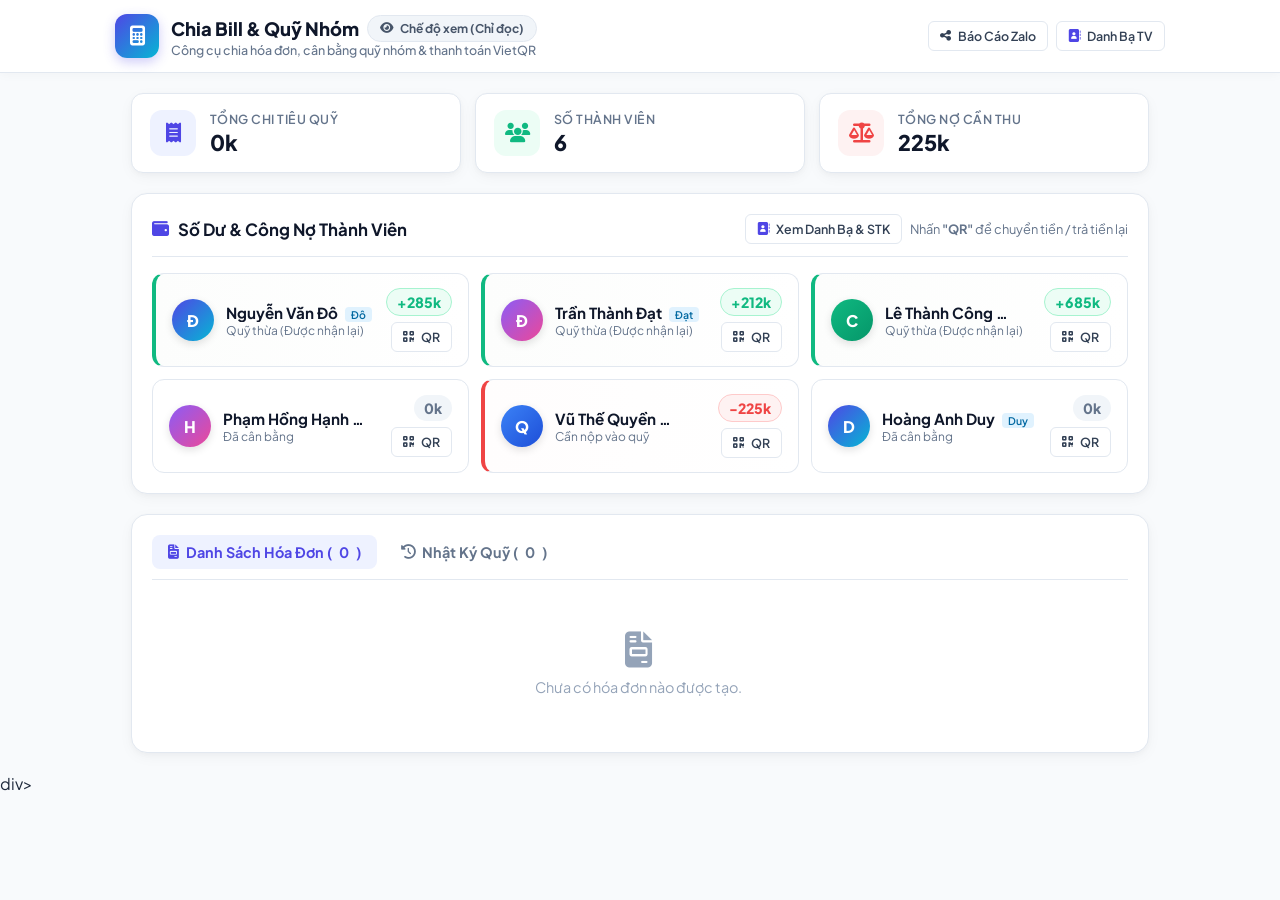
==== apps/chia-bill/index.html @ 23e8c107 "fix: gui otp qua email that va dong bo giao dien macos dialog" ====
<!DOCTYPE html>
<html lang="vi">
<head>
    <meta charset="UTF-8">
    <meta name="viewport" content="width=device-width, initial-scale=1.0, maximum-scale=1.0, user-scalable=no">
    <title>Chia Bill & Quản Lý Quỹ Nhóm - FinTech Pro</title>
    <!-- Google Fonts: Plus Jakarta Sans -->
    <link rel="preconnect" href="https://fonts.googleapis.com">
    <link rel="preconnect" href="https://fonts.gstatic.com" crossorigin>
    <link href="https://fonts.googleapis.com/css2?family=Plus+Jakarta+Sans:wght@400;500;600;700;800&display=swap" rel="stylesheet">
    <!-- FontAwesome 6 -->
    <link rel="stylesheet" href="https://cdnjs.cloudflare.com/ajax/libs/font-awesome/6.4.0/css/all.min.css">

    <!-- Supabase Database Storage Adapter -->
    <script src="../../assets/js/db-config.js"></script>
    <script src="../../assets/js/db-storage.js"></script>

    <style>
        :root {
            --primary: #4f46e5;
            --primary-hover: #4338ca;
            --primary-light: #eef2ff;
            --primary-border: #c7d2fe;
            --slate-900: #0f172a;
            --slate-800: #1e293b;
            --slate-700: #334155;
            --slate-600: #475569;
            --slate-500: #64748b;
            --slate-400: #94a3b8;
            --slate-200: #e2e8f0;
            --slate-100: #f1f5f9;
            --slate-50: #f8fafc;
            --success: #10b981;
            --success-light: #ecfdf5;
            --success-border: #a7f3d0;
            --danger: #ef4444;
            --danger-light: #fef2f2;
            --danger-border: #fecaca;
            --border: #e2e8f0;
            --card-shadow: 0 4px 16px -2px rgba(15, 23, 42, 0.05), 0 2px 6px -1px rgba(15, 23, 42, 0.03);
            --radius-lg: 16px;
            --radius-md: 12px;
            --radius-sm: 8px;
        }

        * {
            box-sizing: border-box;
            margin: 0;
            padding: 0;
            font-family: 'Plus Jakarta Sans', system-ui, -apple-system, sans-serif;
            -webkit-tap-highlight-color: transparent;
        }

        body {
            background-color: var(--slate-50);
            color: var(--slate-800);
            min-height: 100vh;
            padding-bottom: 90px;
            -webkit-font-smoothing: antialiased;
        }

        /* Admin Edit Mode: chỉ hiện nút Sửa khi toggle Admin được bật từ Dock */
        .admin-edit-btn {
            display: none !important;
        }
        body.admin-edit-mode .admin-edit-btn {
            display: inline-flex !important;
        }

        /* HEADER */
        .app-header {
            background: #ffffff;
            border-bottom: 1px solid var(--border);
            padding: 14px 20px;
            position: sticky;
            top: 0;
            z-index: 40;
            box-shadow: 0 2px 10px rgba(0,0,0,0.03);
        }
        .header-container {
            max-width: 1050px;
            margin: 0 auto;
            display: flex;
            justify-content: space-between;
            align-items: center;
            flex-wrap: wrap;
            gap: 12px;
        }
        .brand-group {
            display: flex;
            align-items: center;
            gap: 12px;
        }
        .logo-box {
            width: 44px;
            height: 44px;
            border-radius: var(--radius-md);
            background: linear-gradient(135deg, #4f46e5, #06b6d4);
            color: #ffffff;
            display: flex;
            align-items: center;
            justify-content: center;
            font-size: 20px;
            box-shadow: 0 4px 12px rgba(79, 70, 229, 0.28);
        }
        .brand-title {
            font-size: 1.15rem;
            font-weight: 800;
            color: var(--slate-900);
            display: flex;
            align-items: center;
            gap: 8px;
        }
        .brand-desc {
            font-size: 0.78rem;
            color: var(--slate-500);
            font-weight: 500;
        }

        /* Admin Status Badge */
        .admin-badge {
            padding: 5px 12px;
            border-radius: 20px;
            font-size: 12px;
            font-weight: 700;
            display: inline-flex;
            align-items: center;
            gap: 6px;
            border: 1px solid var(--border);
            background: var(--slate-100);
            color: var(--slate-600);
            transition: all 0.2s ease;
        }
        body.is-admin .admin-badge {
            background: #dcfce7;
            color: #15803d;
            border-color: #86efac;
            box-shadow: 0 2px 8px rgba(22, 163, 74, 0.15);
        }

        .header-actions {
            display: flex;
            align-items: center;
            gap: 8px;
            flex-wrap: wrap;
        }

        /* BUTTONS */
        .btn {
            border: none;
            padding: 9px 15px;
            border-radius: var(--radius-sm);
            font-weight: 600;
            font-size: 0.85rem;
            cursor: pointer;
            transition: all 0.2s cubic-bezier(0.4, 0, 0.2, 1);
            display: inline-flex;
            align-items: center;
            justify-content: center;
            gap: 7px;
            touch-action: manipulation;
        }
        .btn:hover { transform: translateY(-1px); }
        .btn:active { transform: translateY(0); }
        .btn-primary { background: var(--primary); color: #ffffff; box-shadow: 0 4px 12px rgba(79, 70, 229, 0.25); }
        .btn-primary:hover { background: var(--primary-hover); }
        .btn-success { background: var(--success); color: #ffffff; box-shadow: 0 4px 12px rgba(16, 185, 129, 0.25); }
        .btn-outline { background: #ffffff; border: 1px solid var(--border); color: var(--slate-700); }
        .btn-outline:hover { background: var(--slate-100); border-color: var(--slate-300); }
        .btn-danger { background: var(--danger); color: #ffffff; }
        .btn-danger:hover { background: #dc2626; }
        .btn-sm { padding: 6px 11px; font-size: 0.78rem; border-radius: 6px; }
        .btn-icon { width: 34px; height: 34px; padding: 0; border-radius: 8px; }

        /* Admin Visibility Control */
        .admin-only { display: none !important; }
        body.is-admin .admin-only { display: inline-flex !important; }
        body.is-admin div.admin-only { display: flex !important; }
        body.is-admin button.admin-only { display: inline-flex !important; }

        /* LAYOUT CONTAINER */
        .main-container {
            max-width: 1050px;
            margin: 20px auto;
            padding: 0 16px;
            display: flex;
            flex-direction: column;
            gap: 20px;
        }

        /* HERO STATS KPI */
        .kpi-grid {
            display: grid;
            grid-template-columns: repeat(auto-fit, minmax(220px, 1fr));
            gap: 14px;
        }
        .kpi-card {
            background: #ffffff;
            border-radius: var(--radius-md);
            padding: 16px 18px;
            border: 1px solid var(--border);
            box-shadow: var(--card-shadow);
            display: flex;
            align-items: center;
            gap: 14px;
        }
        .kpi-icon {
            width: 46px;
            height: 46px;
            border-radius: 12px;
            display: flex;
            align-items: center;
            justify-content: center;
            font-size: 20px;
            flex-shrink: 0;
        }
        .kpi-primary .kpi-icon { background: var(--primary-light); color: var(--primary); }
        .kpi-success .kpi-icon { background: var(--success-light); color: var(--success); }
        .kpi-danger .kpi-icon { background: var(--danger-light); color: var(--danger); }
        .kpi-title { font-size: 0.78rem; font-weight: 600; color: var(--slate-500); text-transform: uppercase; letter-spacing: 0.04em; }
        .kpi-value { font-size: 1.35rem; font-weight: 800; color: var(--slate-900); margin-top: 2px; }

        /* CARDS */
        .card {
            background: #ffffff;
            border-radius: var(--radius-lg);
            border: 1px solid var(--border);
            box-shadow: var(--card-shadow);
            padding: 20px;
        }
        .card-header {
            display: flex;
            justify-content: space-between;
            align-items: center;
            margin-bottom: 16px;
            padding-bottom: 12px;
            border-bottom: 1px solid var(--border);
            flex-wrap: wrap;
            gap: 10px;
        }
        .card-title {
            font-size: 1.05rem;
            font-weight: 700;
            color: var(--slate-900);
            display: flex;
            align-items: center;
            gap: 9px;
        }

        /* MEMBER GRID */
        .member-grid {
            display: grid;
            grid-template-columns: repeat(auto-fill, minmax(290px, 1fr));
            gap: 12px;
        }
        .member-card {
            background: #ffffff;
            border: 1px solid var(--border);
            border-radius: var(--radius-md);
            padding: 14px 16px;
            display: flex;
            align-items: center;
            justify-content: space-between;
            gap: 12px;
            transition: all 0.2s ease;
        }
        .member-card:hover {
            border-color: var(--primary-border);
            box-shadow: 0 4px 14px rgba(79, 70, 229, 0.08);
            transform: translateY(-2px);
        }
        .member-card.is-debt {
            border-left: 4px solid var(--danger);
            background: linear-gradient(to right, #fffdfd, #ffffff);
        }
        .member-card.is-credit {
            border-left: 4px solid var(--success);
            background: linear-gradient(to right, #fcfdfc, #ffffff);
        }
        .member-left {
            display: flex;
            align-items: center;
            gap: 12px;
            min-width: 0;
        }
        .member-avatar {
            width: 42px;
            height: 42px;
            border-radius: 50%;
            display: flex;
            align-items: center;
            justify-content: center;
            font-weight: 800;
            font-size: 1rem;
            color: #ffffff;
            flex-shrink: 0;
            box-shadow: 0 3px 8px rgba(0,0,0,0.12);
        }
        .member-meta {
            min-width: 0;
        }
        .member-name {
            font-weight: 700;
            font-size: 0.95rem;
            color: var(--slate-900);
            white-space: nowrap;
            overflow: hidden;
            text-overflow: ellipsis;
        }
        .member-sub {
            font-size: 0.75rem;
            color: var(--slate-500);
            margin-top: 1px;
        }
        .member-right {
            display: flex;
            flex-direction: column;
            align-items: flex-end;
            gap: 6px;
            flex-shrink: 0;
        }
        .balance-badge {
            font-weight: 800;
            font-size: 0.88rem;
            padding: 4px 10px;
            border-radius: 20px;
            white-space: nowrap;
        }
        .balance-badge.green { background: var(--success-light); color: var(--success); border: 1px solid var(--success-border); }
        .balance-badge.red { background: var(--danger-light); color: var(--danger); border: 1px solid var(--danger-border); }
        .balance-badge.zero { background: var(--slate-100); color: var(--slate-500); }

        .member-btn-group {
            display: flex;
            align-items: center;
            gap: 6px;
        }

        /* TAB CONTROLS FOR LOGS & MEALS */
        .tab-nav {
            display: flex;
            gap: 8px;
            border-bottom: 1px solid var(--border);
            padding-bottom: 10px;
            margin-bottom: 16px;
        }
        .tab-btn {
            background: none;
            border: none;
            font-size: 0.9rem;
            font-weight: 700;
            color: var(--slate-500);
            padding: 8px 16px;
            border-radius: 8px;
            cursor: pointer;
            transition: all 0.2s ease;
            display: flex;
            align-items: center;
            gap: 7px;
        }
        .tab-btn.active {
            background: var(--primary-light);
            color: var(--primary);
        }
        .tab-btn:hover:not(.active) {
            background: var(--slate-100);
            color: var(--slate-700);
        }

        /* BILL & LOG LIST */
        .feed-container {
            display: flex;
            flex-direction: column;
            gap: 10px;
            max-height: 520px;
            overflow-y: auto;
            padding-right: 4px;
        }
        .feed-item {
            background: #ffffff;
            border: 1px solid var(--border);
            border-radius: var(--radius-md);
            padding: 12px 16px;
            display: flex;
            align-items: center;
            justify-content: space-between;
            gap: 12px;
            transition: all 0.2s ease;
        }
        .feed-item:hover {
            border-color: #cbd5e1;
            box-shadow: 0 2px 8px rgba(0,0,0,0.04);
        }
        .feed-icon {
            width: 38px;
            height: 38px;
            border-radius: 10px;
            background: var(--slate-100);
            color: var(--slate-700);
            display: flex;
            align-items: center;
            justify-content: center;
            font-size: 16px;
            flex-shrink: 0;
        }
        .feed-content {
            flex: 1;
            min-width: 0;
            cursor: pointer;
        }
        .feed-title {
            font-weight: 700;
            font-size: 0.9rem;
            color: var(--slate-900);
            white-space: nowrap;
            overflow: hidden;
            text-overflow: ellipsis;
        }
        .feed-sub {
            font-size: 0.78rem;
            color: var(--slate-500);
            margin-top: 2px;
            display: flex;
            align-items: center;
            gap: 8px;
            flex-wrap: wrap;
        }
        .feed-tag {
            background: var(--slate-100);
            padding: 2px 7px;
            border-radius: 4px;
            font-size: 0.72rem;
            font-weight: 600;
        }
        .feed-amount {
            font-weight: 800;
            font-size: 0.95rem;
            text-align: right;
            white-space: nowrap;
        }
        .feed-amount.plus { color: var(--success); }
        .feed-amount.minus { color: var(--danger); }
        .feed-amount.primary { color: var(--primary); }

        .feed-actions {
            display: flex;
            align-items: center;
            gap: 4px;
        }

        /* PAGINATION */
        .pagination-bar {
            display: flex;
            justify-content: space-between;
            align-items: center;
            margin-top: 14px;
            font-size: 0.8rem;
            color: var(--slate-500);
            font-weight: 600;
        }

        /* FLOATING ACTION BUTTON */
        .fab {
            position: fixed;
            bottom: 24px;
            right: 24px;
            width: 56px;
            height: 56px;
            border-radius: 50%;
            background: linear-gradient(135deg, #4f46e5, #4338ca);
            color: white;
            font-size: 22px;
            border: none;
            box-shadow: 0 6px 18px rgba(79, 70, 229, 0.4);
            cursor: pointer;
            display: flex;
            align-items: center;
            justify-content: center;
            z-index: 50;
            transition: all 0.25s cubic-bezier(0.4, 0, 0.2, 1);
        }
        .fab:hover {
            transform: scale(1.08) rotate(90deg);
        }

        /* MEMBER DIRECTORY TABLE */
        .directory-table {
            width: 100%;
            border-collapse: collapse;
            font-size: 0.85rem;
        }
        .directory-table th {
            background: var(--slate-100);
            color: var(--slate-700);
            font-weight: 700;
            padding: 10px 14px;
            text-align: left;
            border-bottom: 1px solid var(--border);
            white-space: nowrap;
        }
        .directory-table td {
            padding: 12px 14px;
            border-bottom: 1px solid var(--border);
            vertical-align: middle;
            color: var(--slate-700);
        }
        .directory-table tr:hover {
            background: var(--slate-50);
        }
        .member-nick-badge {
            display: inline-block;
            font-size: 10.5px;
            font-weight: 600;
            padding: 1px 6px;
            border-radius: 4px;
            background: #e0f2fe;
            color: #0369a1;
            margin-left: 4px;
        }

        /* MODAL POPUPS */
        .modal-overlay {
            position: fixed;
            top: 0; left: 0; right: 0; bottom: 0;
            background: rgba(15, 23, 42, 0.5);
            backdrop-filter: blur(4px);
            display: flex;
            align-items: flex-end;
            justify-content: center;
            z-index: 1000;
            opacity: 0;
            pointer-events: none;
            transition: opacity 0.2s ease;
        }
        @media (min-width: 640px) {
            .modal-overlay {
                align-items: center;
                padding: 20px;
            }
        }
        .modal-overlay.active {
            opacity: 1;
            pointer-events: auto;
        }
        .modal {
            background: #ffffff;
            border-radius: 20px 20px 0 0;
            width: 100%;
            max-width: 580px;
            max-height: 90vh;
            display: flex;
            flex-direction: column;
            box-shadow: 0 20px 25px -5px rgba(0,0,0,0.2);
            overflow: hidden;
            animation: slideUp 0.25s ease-out;
        }
        @media (min-width: 640px) {
            .modal {
                border-radius: var(--radius-lg);
            }
        }
        @keyframes slideUp {
            from { transform: translateY(20px); opacity: 0; }
            to { transform: translateY(0); opacity: 1; }
        }
        .modal-header {
            padding: 16px 20px;
            border-bottom: 1px solid var(--border);
            display: flex;
            justify-content: space-between;
            align-items: center;
        }
        .modal-header h3 {
            font-size: 1.1rem;
            font-weight: 700;
            color: var(--slate-900);
            display: flex;
            align-items: center;
            gap: 8px;
        }
        .close-btn {
            background: var(--slate-100);
            border: none;
            width: 32px;
            height: 32px;
            border-radius: 50%;
            cursor: pointer;
            font-size: 16px;
            color: var(--slate-500);
            display: flex;
            align-items: center;
            justify-content: center;
            transition: all 0.2s;
        }
        .close-btn:hover { background: var(--slate-200); color: var(--slate-900); }
        .modal-body {
            padding: 20px;
            overflow-y: auto;
            display: flex;
            flex-direction: column;
            gap: 16px;
        }
        .modal-footer {
            padding: 14px 20px;
            border-top: 1px solid var(--border);
            display: flex;
            justify-content: flex-end;
            gap: 10px;
            background: var(--slate-50);
        }

        /* FORM CONTROLS */
        .form-group {
            display: flex;
            flex-direction: column;
            gap: 6px;
        }
        .form-group label {
            font-size: 0.82rem;
            font-weight: 700;
            color: var(--slate-700);
        }
        .form-control {
            padding: 10px 14px;
            border: 1.5px solid var(--border);
            border-radius: var(--radius-sm);
            font-size: 0.9rem;
            outline: none;
            transition: all 0.2s;
            font-family: inherit;
        }
        .form-control:focus {
            border-color: var(--primary);
            box-shadow: 0 0 0 3px rgba(79, 70, 229, 0.15);
        }

        .expense-row {
            display: flex;
            gap: 8px;
            align-items: center;
            margin-bottom: 8px;
        }
        .expense-name { flex: 2; }
        .expense-amount { flex: 1.2; }

        .summary-box {
            background: var(--primary-light);
            border: 1px solid var(--primary-border);
            padding: 12px 16px;
            border-radius: var(--radius-sm);
            display: flex;
            justify-content: space-between;
            font-size: 0.88rem;
            color: var(--primary-hover);
            font-weight: 600;
            flex-wrap: wrap;
            gap: 8px;
        }

        .meal-member-row {
            display: flex;
            justify-content: space-between;
            align-items: center;
            padding: 8px 12px;
            border-radius: var(--radius-sm);
            background: var(--slate-50);
            border: 1px solid var(--border);
            margin-bottom: 6px;
        }
        .meal-member-info {
            display: flex;
            align-items: center;
            gap: 10px;
        }
        .meal-member-input {
            width: 100px;
            padding: 6px 10px;
            border: 1px solid var(--border);
            border-radius: 6px;
            text-align: right;
            font-weight: 700;
            font-size: 0.85rem;
        }

        /* VIETQR CARD */
        .qr-card-container {
            text-align: center;
            padding: 10px;
        }
        .qr-image-wrapper {
            background: white;
            padding: 12px;
            border-radius: 12px;
            border: 1px solid var(--border);
            display: inline-block;
            box-shadow: 0 4px 14px rgba(0,0,0,0.06);
            margin-bottom: 12px;
        }
        .qr-image-wrapper img {
            width: 220px;
            height: 220px;
            object-fit: contain;
            display: block;
        }

        .empty-state {
            text-align: center;
            padding: 36px 20px;
            color: var(--slate-400);
            font-size: 0.9rem;
        }
        .empty-state i {
            font-size: 36px;
            margin-bottom: 10px;
            display: block;
            color: var(--slate-300);
        }

        @media (max-width: 640px) {
            .app-header { padding: 12px 14px; }
            .main-container { padding: 0 12px; margin: 14px auto; }
            .card { padding: 14px; }
            .kpi-grid { grid-template-columns: 1fr 1fr; }
            .kpi-value { font-size: 1.15rem; }
        }
    </style>
</head>
<body>

    <!-- APP HEADER -->
    <header class="app-header">
        <div class="header-container">
            <div class="brand-group">
                <div class="logo-box">
                    <i class="fa-solid fa-calculator"></i>
                </div>
                <div>
                    <div class="brand-title">
                        <span>Chia Bill & Quỹ Nhóm</span>
                        <span class="admin-badge" id="adminStatusBadge" onclick="handleAdminBadgeClick()" style="cursor:pointer;" title="Nhấp để đăng nhập / đăng xuất Quản trị viên">
                            <i class="fa-solid fa-eye"></i> Chế độ xem
                        </span>
                    </div>
                    <div class="brand-desc">Công cụ chia hóa đơn, cân bằng quỹ nhóm & thanh toán VietQR</div>
                </div>
            </div>

            <div class="header-actions">
                <button class="btn btn-outline btn-sm" onclick="exportZaloReport()" title="Sao chép báo cáo nợ để gửi nhóm Zalo/Telegram">
                    <i class="fa-solid fa-share-nodes"></i> Báo Cáo Zalo
                </button>
                <button class="btn btn-outline btn-sm" onclick="openMemberDirectoryModal()" title="Danh bạ thành viên & STK ngân hàng">
                    <i class="fa-solid fa-address-book" style="color:var(--primary);"></i> Danh Bạ TV
                </button>
                <button class="btn btn-primary btn-sm admin-only" onclick="openAddMealModal()">
                    <i class="fa-solid fa-plus"></i> Tạo Bill Mới
                </button>
                <button class="btn btn-outline btn-sm admin-only" onclick="openMemberModal()">
                    <i class="fa-solid fa-user-plus"></i> Quản Lý TV
                </button>
                <button class="btn btn-outline btn-sm admin-only" onclick="resetData()" title="Đặt lại dữ liệu ban đầu">
                    <i class="fa-solid fa-rotate-right"></i>
                </button>
            </div>
        </div>
    </header>

    <div class="main-container">

        <!-- HERO KPI STATS -->
        <div class="kpi-grid">
            <div class="kpi-card kpi-primary">
                <div class="kpi-icon"><i class="fa-solid fa-receipt"></i></div>
                <div>
                    <div class="kpi-title">Tổng Chi Tiêu Quỹ</div>
                    <div class="kpi-value" id="statTotalExpense">0k</div>
                </div>
            </div>
            <div class="kpi-card kpi-success">
                <div class="kpi-icon"><i class="fa-solid fa-users"></i></div>
                <div>
                    <div class="kpi-title">Số Thành Viên</div>
                    <div class="kpi-value" id="statMemberCount">0</div>
                </div>
            </div>
            <div class="kpi-card kpi-danger">
                <div class="kpi-icon"><i class="fa-solid fa-scale-balanced"></i></div>
                <div>
                    <div class="kpi-title">Tổng Nợ Cần Thu</div>
                    <div class="kpi-value" id="statTotalDebt">0k</div>
                </div>
            </div>
        </div>

        <!-- MEMBER BALANCE SECTION -->
        <div class="card">
            <div class="card-header" style="flex-wrap:wrap; gap:8px;">
                <div class="card-title">
                    <i class="fa-solid fa-wallet" style="color: var(--primary);"></i>
                    <span>Số Dư & Công Nợ Thành Viên</span>
                </div>
                <div style="font-size: 0.8rem; color: var(--slate-500); display:flex; align-items:center; gap:8px; flex-wrap:wrap;">
                    <button class="btn btn-outline btn-sm" onclick="openMemberDirectoryModal()"><i class="fa-solid fa-address-book" style="color:var(--primary);"></i> Xem Danh Bạ & STK</button>
                    <span>Nhấn <strong>"QR"</strong> để chuyển tiền / trả tiền lại</span>
                </div>
            </div>
            <div id="memberList" class="member-grid">
                <!-- Dynamically populated -->
            </div>
        </div>

        <!-- ACTIVITIES & BILLS FEED -->
        <div class="card">
            <div class="tab-nav">
                <button class="tab-btn active" id="tabBillsBtn" onclick="switchFeedTab('bills')">
                    <i class="fa-solid fa-file-invoice"></i> Danh Sách Hóa Đơn (<span id="billCountBadge">0</span>)
                </button>
                <button class="tab-btn" id="tabLogsBtn" onclick="switchFeedTab('logs')">
                    <i class="fa-solid fa-clock-rotate-left"></i> Nhật Ký Quỹ (<span id="logCountBadge">0</span>)
                </button>
            </div>

            <!-- TAB 1: BILLS LIST -->
            <div id="feedBillsWrapper">
                <div id="feedBillList" class="feed-container">
                    <!-- Populated dynamically -->
                </div>
            </div>

            <!-- TAB 2: MONEY LOGS LIST -->
            <div id="feedLogsWrapper" style="display: none;">
                <div id="moneyLogList" class="feed-container">
                    <!-- Populated dynamically -->
                </div>
                <!-- Pagination Bar -->
                <div class="pagination-bar">
                    <button class="btn btn-outline btn-sm" id="prevPageBtn" onclick="changeLogPage(-1)">
                        <i class="fa-solid fa-chevron-left"></i> Trang trước
                    </button>
                    <span id="logPageInfo">Trang 1 / 1</span>
                    <button class="btn btn-outline btn-sm" id="nextPageBtn" onclick="changeLogPage(1)">
                        Trang sau <i class="fa-solid fa-chevron-right"></i>
                    </button>
                </div>
            </div>
        </div>

    </div>

    <!-- FLOATING ACTION BUTTON (Admin only) -->
    <button class="fab admin-only" onclick="openAddMealModal()" title="Tạo bill chi tiêu mới">
        <i class="fa-solid fa-plus"></i>
    </button>

    <!-- ========================================================================= -->
    <!-- MODALS -->
    <!-- ========================================================================= -->

    <!-- 1. Modal Create / Edit Bill -->
    <div class="modal-overlay" id="mealModal">
        <div class="modal">
            <div class="modal-header">
                <h3 id="mealModalTitle"><i class="fa-solid fa-receipt"></i> Tạo Bill Chi Tiêu Mới</h3>
                <button class="close-btn" onclick="closeModal('mealModal')">&times;</button>
            </div>
            <div class="modal-body">
                <input type="hidden" id="editingMealId" value="">
                
                <div class="form-group">
                    <label>Tên hoạt động / Sự kiện</label>
                    <input type="text" id="mealName" class="form-control" placeholder="Ví dụ: Ăn lẩu Haidilao, Đánh cầu lông, Xem phim...">
                </div>

                <div class="form-group">
                    <label>Ngày thanh toán</label>
                    <input type="date" id="mealDate" class="form-control">
                </div>

                <!-- Sub-expenses list -->
                <div class="form-group">
                    <label>Danh sách các món chi tiết (Nhập theo k, VD: 50 = 50.000đ):</label>
                    <div id="expenseListContainer">
                        <!-- Dynamic expense rows -->
                    </div>
                    <button type="button" class="btn btn-outline btn-sm" style="align-self: flex-start; margin-top: 4px;" onclick="addExpenseRow()">
                        <i class="fa-solid fa-plus"></i> Thêm món / khoản chi
                    </button>
                </div>

                <!-- Live Summary Calculation -->
                <div class="summary-box">
                    <span>Tổng bill: <strong id="modalTotalPaid" style="font-size:1rem; color:var(--primary);">0k</strong></span>
                    <span>Chia đều (<span id="modalPeopleCount">0</span> người): <strong id="modalCostPerPerson">0k/người</strong></span>
                </div>

                <!-- Participants Table -->
                <div class="form-group">
                    <div style="display:flex; justify-content:space-between; align-items:center; margin-bottom:4px;">
                        <label style="margin:0;">Thành viên tham gia & Trả trước (k):</label>
                        <label style="font-weight:normal; font-size:0.8rem; cursor:pointer;">
                            <input type="checkbox" id="checkAll" onchange="toggleCheckAll(this)"> Chọn tất cả
                        </label>
                    </div>
                    <div id="mealMembersTable">
                        <!-- Dynamic member rows -->
                    </div>
                </div>
            </div>
            <div class="modal-footer">
                <button class="btn btn-outline" onclick="closeModal('mealModal')">Hủy bỏ</button>
                <button class="btn btn-primary" onclick="saveMeal()"><i class="fa-solid fa-check"></i> Lưu Bill</button>
            </div>
        </div>
    </div>

    <!-- 2. Modal Payment / Settle -->
    <div class="modal-overlay" id="payModal">
        <div class="modal" style="max-width: 440px;">
            <div class="modal-header">
                <h3><i class="fa-solid fa-money-bill-transfer" style="color:var(--success);"></i> Cấn Trừ / Nạp Quỹ</h3>
                <button class="close-btn" onclick="closeModal('payModal')">&times;</button>
            </div>
            <div class="modal-body">
                <input type="hidden" id="payMemberId">
                <div style="background:var(--slate-50); padding:12px 14px; border-radius:10px; border:1px solid var(--border); margin-bottom:14px;">
                    <div style="font-size:0.82rem; color:var(--slate-500);">Thành viên thực hiện:</div>
                    <div id="payMemberName" style="font-size:1.15rem; font-weight:800; color:var(--primary);"></div>
                    <div style="font-size:0.88rem; margin-top:4px;">Số dư hiện tại: <span id="payCurrentBalance" style="font-weight:800;"></span></div>
                </div>

                <div class="form-group" style="margin-bottom:10px;">
                    <label for="payAmount" style="font-weight:700;">Nhập số tiền cấn trừ / nạp quỹ (k):</label>
                    <input type="number" inputmode="decimal" id="payAmount" class="form-control" placeholder="Ví dụ: 100 (= 100k = 100.000đ)"
                           onfocus="handleInputFocus(this)" style="font-size:1.1rem; font-weight:700; color:var(--slate-900);">
                </div>

                <!-- Quick shortcut chips -->
                <div style="display:flex; flex-wrap:wrap; gap:6px; margin-bottom:12px;">
                    <button type="button" class="btn btn-outline btn-sm" id="btnQuickSettleFull" onclick="quickFillSettle()" style="background:var(--success-light); color:var(--success); border-color:var(--success); font-weight:700;">
                        ⚡ Cấn trừ hết nợ
                    </button>
                    <button type="button" class="btn btn-outline btn-sm" onclick="quickAddAmount(50)">+50k</button>
                    <button type="button" class="btn btn-outline btn-sm" onclick="quickAddAmount(100)">+100k</button>
                    <button type="button" class="btn btn-outline btn-sm" onclick="quickAddAmount(200)">+200k</button>
                    <button type="button" class="btn btn-outline btn-sm" onclick="quickAddAmount(500)">+500k</button>
                </div>

                <div style="font-size:0.78rem; color:var(--slate-500); line-height: 1.45; background:rgba(0,0,0,0.02); padding:8px 10px; border-radius:6px;">
                    💡 <em>Nhập số dương khi thành viên nạp trả nợ hoặc nạp tiền vào quỹ.<br>Nhập số âm (-) nếu quỹ hoàn tiền thừa cho thành viên.</em>
                </div>
            </div>
            <div class="modal-footer">
                <button class="btn btn-outline" onclick="closeModal('payModal')">Đóng</button>
                <button class="btn btn-success" onclick="confirmPayment()"><i class="fa-solid fa-check"></i> Xác Nhận Cấn Trừ</button>
            </div>
        </div>
    </div>div>

    <!-- 3. Modal VietQR Payment Scan -->
    <div class="modal-overlay" id="qrModal">
        <div class="modal" style="max-width: 440px;">
            <div class="modal-header">
                <h3><i class="fa-solid fa-qrcode" style="color:var(--primary);"></i> Chuyển Khoản VietQR</h3>
                <button class="close-btn" onclick="closeModal('qrModal')">&times;</button>
            </div>
            <div class="modal-body">
                <div class="qr-card-container">
                    <div class="qr-image-wrapper">
                        <img id="qrImage" src="" alt="VietQR Code">
                    </div>
                    <div id="qrPayeeName" style="font-weight:800; font-size:1.05rem; color:var(--slate-900);"></div>
                    <div id="qrPayAmount" style="font-size:1.25rem; font-weight:800; color:var(--danger); margin:4px 0;"></div>
                    <div id="qrDescription" style="font-size:0.82rem; color:var(--slate-500); background:var(--slate-100); padding:6px 12px; border-radius:6px; margin-top:8px;"></div>
                </div>
            </div>
            <div class="modal-footer">
                <button class="btn btn-outline" onclick="closeModal('qrModal')">Đóng</button>
                <button class="btn btn-primary" onclick="copyQrInfo()"><i class="fa-solid fa-copy"></i> Sao chép STK</button>
            </div>
        </div>
    </div>

    <!-- 4. Modal Manage Members -->
    <div class="modal-overlay" id="memberModal">
        <div class="modal" style="max-width: 460px;">
            <div class="modal-header">
                <h3><i class="fa-solid fa-users-gear"></i> Quản Lý Danh Sách Thành Viên</h3>
                <button class="close-btn" onclick="closeModal('memberModal')">&times;</button>
            </div>
            <div class="modal-body">
                <div class="form-group" style="flex-direction: row; gap: 8px;">
                    <input type="text" id="newMemberName" class="form-control" placeholder="Nhập tên thành viên mới..." style="flex:1;">
                    <button class="btn btn-primary" onclick="addMember()"><i class="fa-solid fa-plus"></i> Thêm</button>
                </div>

                <div class="form-group">
                    <label>Danh sách thành viên hiện hữu:</label>
                    <div id="manageMemberList" style="display: flex; flex-direction: column; gap: 8px; max-height: 320px; overflow-y: auto;">
                        <!-- Dynamically listed -->
                    </div>
                </div>
            </div>
            <div class="modal-footer">
                <button class="btn btn-outline" onclick="closeModal('memberModal')">Đóng</button>
            </div>
        </div>
    </div>

    <!-- 5. Modal Bill Details -->
    <div class="modal-overlay" id="logDetailModal">
        <div class="modal">
            <div class="modal-header">
                <h3 id="logDetailTitle"><i class="fa-solid fa-receipt"></i> Chi Tiết Hoạt Động</h3>
                <button class="close-btn" onclick="closeModal('logDetailModal')">&times;</button>
            </div>
            <div class="modal-body" id="logDetailBody">
                <!-- Dynamically populated -->
            </div>
            <div class="modal-footer" id="logDetailFooter">
                <!-- Action buttons -->
            </div>
        </div>
    </div>

    <!-- 6. Modal Danh Bạ Thành Viên Chi Tiết & STK Ngân Hàng -->
    <div class="modal-overlay" id="memberDirectoryModal">
        <div class="modal" style="max-width: 860px;">
            <div class="modal-header">
                <h3><i class="fa-solid fa-address-book" style="color:var(--primary);"></i> Danh Bạ Thành Viên & STK Ngân Hàng</h3>
                <button class="close-btn" onclick="closeModal('memberDirectoryModal')">&times;</button>
            </div>
            <div class="modal-body">
                <div style="display:flex; justify-content:space-between; align-items:center; gap:12px; margin-bottom:14px; flex-wrap:wrap;">
                    <input type="text" id="dirSearchInput" class="form-control" placeholder="🔍 Tìm theo tên, nickname, số điện thoại, ngân hàng, STK..." style="max-width:340px; font-size:13px;" oninput="filterMemberDirectory(this.value)">
                    <button class="btn btn-success btn-sm" onclick="openAddMemberModal()"><i class="fa-solid fa-user-plus"></i> Thêm Thành Viên Mới</button>
                </div>

                <div style="overflow-x:auto; border:1px solid var(--border); border-radius:var(--radius-md); max-height:420px; overflow-y:auto;">
                    <table class="directory-table">
                        <thead>
                            <tr>
                                <th>Thành viên</th>
                                <th>Ngày sinh</th>
                                <th>Số điện thoại</th>
                                <th>Tài khoản ngân hàng</th>
                                <th>Số dư quỹ</th>
                                <th style="width:150px; text-align:center;">Thao tác</th>
                            </tr>
                        </thead>
                        <tbody id="memberDirectoryTableBody"></tbody>
                    </table>
                </div>
            </div>
            <div class="modal-footer">
                <button class="btn btn-outline" onclick="closeModal('memberDirectoryModal')">Đóng</button>
            </div>
        </div>
    </div>

    <!-- 7. Modal Thêm / Sửa Thông Tin Thành Viên -->
    <div class="modal-overlay" id="editMemberModal">
        <div class="modal" style="max-width: 520px;">
            <div class="modal-header">
                <h3 id="editMemberModalTitle"><i class="fa-solid fa-user-pen" style="color:var(--primary);"></i> Thông Tin Thành Viên</h3>
                <button class="close-btn" onclick="closeModal('editMemberModal')">&times;</button>
            </div>
            <div class="modal-body">
                <input type="hidden" id="editMemberId">
                <div style="display:grid; grid-template-columns: 1fr 1fr; gap:12px; margin-bottom:12px;">
                    <div class="form-group" style="margin-bottom:0;">
                        <label>Họ và tên đầy đủ: <span style="color:var(--danger);">*</span></label>
                        <input type="text" id="editMemberFullName" class="form-control" placeholder="VD: Nguyễn Văn A">
                    </div>
                    <div class="form-group" style="margin-bottom:0;">
                        <label>Biệt danh (Nickname):</label>
                        <input type="text" id="editMemberNickname" class="form-control" placeholder="VD: A Còi">
                    </div>
                </div>

                <div style="display:grid; grid-template-columns: 1fr 1fr; gap:12px; margin-bottom:12px;">
                    <div class="form-group" style="margin-bottom:0;">
                        <label>Ngày sinh (Sinh nhật):</label>
                        <input type="date" id="editMemberDob" class="form-control">
                    </div>
                    <div class="form-group" style="margin-bottom:0;">
                        <label>Số điện thoại:</label>
                        <input type="tel" id="editMemberPhone" class="form-control" placeholder="VD: 0981234567">
                    </div>
                </div>

                <div style="display:grid; grid-template-columns: 1fr 1fr; gap:12px; margin-bottom:12px;">
                    <div class="form-group" style="margin-bottom:0;">
                        <label>Ngân hàng nhận tiền:</label>
                        <input type="text" id="editMemberBankId" class="form-control" placeholder="VD: MB, VCB, TCB...">
                    </div>
                    <div class="form-group" style="margin-bottom:0;">
                        <label>Số tài khoản (STK):</label>
                        <input type="text" id="editMemberAccountNo" class="form-control" placeholder="VD: 0981234567">
                    </div>
                </div>

                <div class="form-group" style="margin-bottom:12px;">
                    <label>Tên chủ tài khoản (In hoa không dấu):</label>
                    <input type="text" id="editMemberAccountName" class="form-control" placeholder="VD: NGUYEN VAN A">
                </div>

                <div class="form-group" style="margin-bottom:0;">
                    <label>Ghi chú / Vai trò:</label>
                    <input type="text" id="editMemberNote" class="form-control" placeholder="VD: Thủ quỹ, Kế toán, Thành viên...">
                </div>
            </div>
            <div class="modal-footer">
                <button class="btn btn-outline" onclick="closeModal('editMemberModal')">Hủy</button>
                <button class="btn btn-primary" onclick="saveMemberDetails()"><i class="fa-solid fa-save"></i> Lưu Thông Tin</button>
            </div>
        </div>
    </div>

    <!-- Modal Admin Auth -->
    <div class="modal-overlay" id="adminAuthModal">
        <div class="modal" style="max-width:380px;">
            <div class="modal-header">
                <h3><i class="fa-solid fa-key" style="color:var(--primary);"></i> Đăng Nhập Quản Trị Viên</h3>
                <button class="close-btn" onclick="closeAdminAuthModal()">&times;</button>
            </div>
            <div class="modal-body">
                <p style="font-size:0.85rem; color:var(--slate-500); margin-bottom:12px;">
                    Nhập mật khẩu Admin để mở khóa quyền thêm, sửa thông tin thành viên và quản lý hóa đơn:
                </p>
                <div class="form-group" style="margin-bottom:12px;">
                    <input type="password" id="adminAuthPassInput" class="form-control" placeholder="Nhập mật khẩu Admin..." onkeyup="if(event.key==='Enter') submitAdminLogin()">
                </div>
                <div style="text-align:right; margin-top:-6px; margin-bottom:12px;">
                    <button type="button" onclick="closeAdminAuthModal(); openForgotPasswordModal();" style="background:none; border:none; color:var(--primary); font-size:12px; cursor:pointer; text-decoration:underline;">
                        Quên mật khẩu? Lấy lại bằng Email / Master Key
                    </button>
                </div>
            </div>
            <div class="modal-footer">
                <button class="btn btn-outline" onclick="closeAdminAuthModal()">Hủy</button>
                <button class="btn btn-primary" onclick="submitAdminLogin()"><i class="fa-solid fa-unlock"></i> Đăng Nhập</button>
            </div>
        </div>
    </div>

    
    <!-- Modal Quên Mật Khẩu Hỗ Trợ Cứu Hộ -->
    <div class="modal-overlay" id="localForgotModal">
        <div class="modal" style="max-width: 420px;">
            <div class="modal-header">
                <h3><i class="fa-solid fa-key" style="color:var(--primary);"></i> Khôi Phục Mật Khẩu Admin</h3>
                <button class="close-btn" onclick="closeModal('localForgotModal')">&times;</button>
            </div>
            <div class="modal-body">
                <div style="background:var(--slate-50); padding:10px 12px; border-radius:8px; border:1px solid var(--border); font-size:12px; color:var(--slate-600); margin-bottom:12px;">
                    🔑 Dùng <b>Master Key cứu hộ</b> hoặc <b>Mã OTP gửi về Email</b> để đặt lại mật khẩu Admin mới:
                </div>
                <div class="form-group" style="margin-bottom:10px;">
                    <label>Master Key cứu hộ hoặc Mã OTP:</label>
                    <input type="password" id="forgotSecretInput" class="form-control" placeholder="Nhập Master Key hoặc bấm gửi OTP...">
                </div>
                <div style="display:flex; justify-content:flex-end; margin-bottom:10px;">
                    <button type="button" class="btn btn-outline btn-sm" onclick="sendLocalOtp()" id="btnSendLocalOtp" style="font-size:11px;">
                        📧 Gửi mã OTP về Email
                    </button>
                </div>
                <div class="form-group" style="margin-bottom:10px;">
                    <label>Mật khẩu Admin mới:</label>
                    <input type="password" id="forgotNewPassInput" class="form-control" placeholder="Nhập mật khẩu mới...">
                </div>
                <div class="form-group" style="margin-bottom:10px;">
                    <label>Xác nhận mật khẩu Admin mới:</label>
                    <input type="password" id="forgotConfirmPassInput" class="form-control" placeholder="Nhập lại mật khẩu mới...">
                </div>
            </div>
            <div class="modal-footer">
                <button class="btn btn-outline" onclick="closeModal('localForgotModal')">Hủy</button>
                <button class="btn btn-primary" onclick="submitLocalPasswordRecovery()"><i class="fa-solid fa-check"></i> Đổi Mật Khẩu</button>
            </div>
        </div>
    </div>
    <script>
        // Default initial data
        const defaultMembers = [
            { id: 1, name: "Đô", fullName: "Nguyễn Văn Đô", nickname: "Đô", balance: 285000, dob: "1994-05-10", phone: "0987111222", bankId: "MB", accountNo: "0987111222", accountName: "NGUYEN VAN DO", note: "Thủ quỹ" },
            { id: 2, name: "Đạt", fullName: "Trần Thành Đạt", nickname: "Đạt", balance: 212000, dob: "1996-09-18", phone: "0976222333", bankId: "VCB", accountNo: "1023456789", accountName: "TRAN THANH DAT", note: "Thành viên" },
            { id: 3, name: "Công", fullName: "Lê Thành Công", nickname: "Công", balance: 685000, dob: "1993-12-05", phone: "0965333444", bankId: "TCB", accountNo: "1903334445", accountName: "LE THANH CONG", note: "Thành viên" },
            { id: 4, name: "Hạnh", fullName: "Phạm Hồng Hạnh", nickname: "Hạnh", balance: 0, dob: "1998-03-22", phone: "0944555666", bankId: "ACB", accountNo: "246813579", accountName: "PHAM HONG HANH", note: "Kế toán" },
            { id: 5, name: "Quyền", fullName: "Vũ Thế Quyền", nickname: "Quyền", balance: -225000, dob: "1995-07-14", phone: "0933777888", bankId: "VPB", accountNo: "9876543210", accountName: "VU THE QUYEN", note: "Thành viên" },
            { id: 6, name: "Duy", fullName: "Hoàng Anh Duy", nickname: "Duy", balance: 0, dob: "1997-11-28", phone: "0912888999", bankId: "BIDV", accountNo: "5678901234", accountName: "HOANG ANH DUY", note: "Thành viên" }
        ];

        let members = JSON.parse(localStorage.getItem('nhau_members')) || defaultMembers;
        members = members.map(m => ({
            id: m.id,
            name: m.nickname || m.name || m.fullName || '',
            fullName: m.fullName || m.name || '',
            nickname: m.nickname || m.name || '',
            balance: typeof m.balance === 'number' ? m.balance : 0,
            dob: m.dob || '',
            phone: m.phone || '',
            bankId: m.bankId || '',
            accountNo: m.accountNo || '',
            accountName: m.accountName || '',
            note: m.note || ''
        }));
        let meals = JSON.parse(localStorage.getItem('nhau_meals')) || [];
        let moneyLogs = JSON.parse(localStorage.getItem('nhau_money_logs')) || [];

        // Tab state: 'bills' | 'logs'
        let currentFeedTab = 'bills';
        let currentLogPage = 1;
        const LOGS_PER_PAGE = 25;

        // Persist data
        function saveData() {
            localStorage.setItem('nhau_members', JSON.stringify(members));
            localStorage.setItem('nhau_meals', JSON.stringify(meals));
            localStorage.setItem('nhau_money_logs', JSON.stringify(moneyLogs));
        }

        // =========================================================================
        // CENTRALIZED SYSTEM ADMIN AUTHENTICATION
        // =========================================================================
        let isAdmin = localStorage.getItem('sys_is_admin') === 'true';

        function updateAdminUI() {
            document.body.classList.toggle('is-admin', isAdmin);
            const badge = document.getElementById('adminStatusBadge');
            if (badge) {
                if (isAdmin) {
                    badge.innerHTML = '<i class="fa-solid fa-shield-halved"></i> Quản trị viên (Toàn quyền)';
                } else {
                    badge.innerHTML = '<i class="fa-solid fa-eye"></i> Chế độ xem (Chỉ đọc)';
                }
            }
        }

        let pendingEditMemberId = null;
        let pendingPayMemberId = null;
        let pendingAddMember = false;

        function checkAdminPermission() {
            if (!isAdmin) {
                if (confirm('🔒 Bạn đang ở Chế độ xem (Chỉ đọc).\nBạn có muốn đăng nhập Quản trị viên (Admin) ngay để thực hiện thao tác này không?')) {
                    openAdminAuthModal();
                }
                return false;
            }
            return true;
        }

        function handleAdminBadgeClick() {
            if (isAdmin) {
                if (confirm('Bạn có muốn đăng xuất khỏi Chế độ Quản trị viên (Admin Mode) về chế độ xem không?')) {
                    localStorage.setItem('sys_is_admin', 'false');
                    isAdmin = false;
                    updateAdminUI();
                    try {
                        new BroadcastChannel('system_admin_auth').postMessage({ type: 'ADMIN_STATUS_CHANGED', isAdmin: false });
                    } catch(e) {}
                    alert('Đã chuyển về Chế độ xem (Chỉ đọc).');
                }
            } else {
                openAdminAuthModal();
            }
        }

        function openAdminAuthModal() {
            document.getElementById('adminAuthPassInput').value = '';
            openModal('adminAuthModal');
            setTimeout(() => document.getElementById('adminAuthPassInput').focus(), 150);
        }

        function closeAdminAuthModal() {
            closeModal('adminAuthModal');
        }

        async function hashPassword(text) {
            const encoder = new TextEncoder();
            const data = encoder.encode(text);
            const hashBuffer = await crypto.subtle.digest('SHA-256', data);
            const hashArray = Array.from(new Uint8Array(hashBuffer));
            return hashArray.map(b => b.toString(16).padStart(2, '0')).join('');
        }

        async function submitAdminLogin() {
            const pass = document.getElementById('adminAuthPassInput').value;
            if (!pass) return alert('Vui lòng nhập mật khẩu Admin!');

            const storedHash = localStorage.getItem('sys_admin_pass_hash') || localStorage.getItem('sys_admin_password_hash') || localStorage.getItem('p2p_admin_pass_hash');
            const defaultHash = await hashPassword('admin123');
            const hashed = await hashPassword(pass);

            if ((storedHash && hashed === storedHash) || (!storedHash && (hashed === defaultHash || pass === 'admin123'))) {
                if (!storedHash) {
                    localStorage.setItem('sys_admin_pass_hash', defaultHash);
                    localStorage.setItem('sys_admin_password_hash', defaultHash);
                }
                localStorage.setItem('sys_is_admin', 'true');
                isAdmin = true;
                updateAdminUI();
                closeAdminAuthModal();
                try {
                    new BroadcastChannel('system_admin_auth').postMessage({ type: 'ADMIN_STATUS_CHANGED', isAdmin: true });
                } catch(e) {}
                alert('Đăng nhập Quản trị viên thành công!');
                if (pendingPayMemberId) {
                    const memId = pendingPayMemberId;
                    pendingPayMemberId = null;
                    openPayModal(memId);
                } else if (pendingEditMemberId) {
                    const memId = pendingEditMemberId;
                    pendingEditMemberId = null;
                    openEditMemberModal(memId);
                } else if (pendingAddMember) {
                    pendingAddMember = false;
                    openAddMemberModal();
                }
            } else {
                alert('Mật khẩu Admin không chính xác!');
            }
        }

        // Cross-tab and Iframe Sync
        try {
            const adminChannel = new BroadcastChannel('system_admin_auth');
            adminChannel.onmessage = (event) => {
                if (event.data && event.data.type === 'ADMIN_STATUS_CHANGED') {
                    isAdmin = !!event.data.isAdmin;
                    updateAdminUI();
                } else if (event.data && event.data.type === 'ADMIN_EDIT_MODE_CHANGED') {
                    document.body.classList.toggle('admin-edit-mode', !!event.data.adminEditMode);
                }
            };

            const memberChannel = new BroadcastChannel('system_member_sync');
            memberChannel.onmessage = (event) => {
                if (event.data && (event.data.type === 'MEMBERS_UPDATED' || event.data.type === 'SYNC_ALL_MEMBERS' || event.data.type === 'MEMBERS_SYNCED')) {
                    const syncedList = event.data.nhauMembers || event.data.billMembers;
                    if (syncedList && Array.isArray(syncedList)) {
                        members = syncedList;
                    } else if (event.data.globalMembers && Array.isArray(event.data.globalMembers)) {
                        members = event.data.globalMembers.map(gm => {
                            const existing = members.find(m => String(m.id) === String(gm.id));
                            return {
                                id: gm.id,
                                name: gm.nickname || gm.name || gm.fullName || '',
                                fullName: gm.fullName || gm.name || '',
                                nickname: gm.nickname || gm.name || '',
                                balance: existing ? existing.balance : 0,
                                dob: gm.dob || '',
                                phone: gm.phone || '',
                                bankId: gm.bankId || '',
                                accountNo: gm.accountNo || '',
                                accountName: gm.accountName || '',
                                note: gm.note || ''
                            };
                        });
                    }
                    render();
                    if (document.getElementById('memberDirectoryModal')?.classList.contains('active')) {
                        renderMemberDirectory();
                    }
                }
            };
        } catch (e) {}

        window.addEventListener('message', (event) => {
            if (event.data && event.data.type === 'ADMIN_STATUS_CHANGED') {
                isAdmin = !!event.data.isAdmin;
                updateAdminUI();
            } else if (event.data && event.data.type === 'ADMIN_EDIT_MODE_CHANGED') {
                document.body.classList.toggle('admin-edit-mode', !!event.data.adminEditMode);
            }
        });

        window.addEventListener('storage', (e) => {
            if (e.key === 'sys_is_admin') {
                isAdmin = e.newValue === 'true';
                updateAdminUI();
            } else if (e.key === 'nhau_members') {
                try {
                    members = JSON.parse(e.newValue) || [];
                    render();
                } catch(err) {}
            } else if (e.key === 'nhau_meals') {
                try {
                    meals = JSON.parse(e.newValue) || [];
                    render();
                } catch(err) {}
            } else if (e.key === 'nhau_money_logs') {
                try {
                    moneyLogs = JSON.parse(e.newValue) || [];
                    render();
                } catch(err) {}
            }
        });

        window.addEventListener('db-storage-ready', () => {
            try {
                const storedMem = localStorage.getItem('nhau_members');
                if (storedMem) members = JSON.parse(storedMem);
                const storedMeals = localStorage.getItem('nhau_meals');
                if (storedMeals) meals = JSON.parse(storedMeals);
                const storedLogs = localStorage.getItem('nhau_money_logs');
                if (storedLogs) moneyLogs = JSON.parse(storedLogs);
                isAdmin = localStorage.getItem('sys_is_admin') === 'true';
                updateAdminUI();
                render();
            } catch(e) {}
        });

        // =========================================================================
        // HELPERS
        // =========================================================================
        function handleInputFocus(input) {
            if (input.value === '0' || input.value === 0) input.value = '';
        }

        function parseInputMoney(val) {
            let num = parseFloat(val);
            if (isNaN(num)) return 0;
            return num * 1000;
        }

        function formatMoney(amount) {
            const kVal = amount / 1000;
            return (Number.isInteger(kVal) ? kVal : kVal.toFixed(1)) + "k";
        }

        function formatVND(amount) {
            return new Intl.NumberFormat('vi-VN', { style: 'currency', currency: 'VND' }).format(amount);
        }

        function getAvatarColor(name) {
            const colors = [
                'linear-gradient(135deg, #4f46e5, #06b6d4)',
                'linear-gradient(135deg, #f59e0b, #ef4444)',
                'linear-gradient(135deg, #10b981, #059669)',
                'linear-gradient(135deg, #8b5cf6, #ec4899)',
                'linear-gradient(135deg, #3b82f6, #1d4ed8)',
                'linear-gradient(135deg, #f97316, #e11d48)'
            ];
            let hash = 0;
            for (let i = 0; i < (name || '').length; i++) {
                hash = name.charCodeAt(i) + ((hash << 5) - hash);
            }
            return colors[Math.abs(hash) % colors.length];
        }

        // =========================================================================
        // RENDERING
        // =========================================================================
        function render() {
            renderKpiStats();
            renderMemberList();
            renderBills();
            renderMoneyLogs();
        }

        function renderKpiStats() {
            let totalExpense = meals.reduce((sum, m) => sum + (m.totalCost || 0), 0);
            let totalDebt = members.reduce((sum, m) => m.balance < 0 ? sum + Math.abs(m.balance) : sum, 0);

            document.getElementById('statTotalExpense').innerText = formatMoney(totalExpense);
            document.getElementById('statMemberCount').innerText = members.length;
            document.getElementById('statTotalDebt').innerText = formatMoney(totalDebt);

            document.getElementById('billCountBadge').innerText = meals.length;
            document.getElementById('logCountBadge').innerText = moneyLogs.length;
        }

        function renderMemberList() {
            const container = document.getElementById('memberList');
            container.innerHTML = '';

            if (members.length === 0) {
                container.innerHTML = '<div class="empty-state" style="grid-column: 1/-1;"><i class="fa-solid fa-users"></i>Chưa có thành viên nào. Hãy thêm thành viên!</div>';
                return;
            }

            members.forEach(m => {
                let badgeClass = "zero";
                let badgeText = formatMoney(m.balance);
                let cardClass = "";
                let subText = "Đã cân bằng";

                if (m.balance > 0) {
                    badgeClass = "green";
                    badgeText = "+" + formatMoney(m.balance);
                    cardClass = "is-credit";
                    subText = "Quỹ thừa (Được nhận lại)";
                } else if (m.balance < 0) {
                    badgeClass = "red";
                    badgeText = "-" + formatMoney(Math.abs(m.balance));
                    cardClass = "is-debt";
                    subText = "Cần nộp vào quỹ";
                }

                const qrTitle = m.balance > 0 
                    ? `Mã QR hoàn trả tiền lại cho ${m.nickname || m.name}` 
                    : (m.balance < 0 ? `Mã QR nộp tiền vào quỹ cho ${m.nickname || m.name}` : `Mã QR đóng góp quỹ`);

                const card = document.createElement('div');
                card.className = `member-card ${cardClass}`;
                card.innerHTML = `
                    <div class="member-left">
                        <div class="member-avatar" style="background: ${getAvatarColor(m.name)}">
                            ${(m.nickname || m.name).charAt(0).toUpperCase()}
                        </div>
                        <div class="member-meta">
                            <div class="member-name">
                                ${m.fullName || m.name}
                                ${m.nickname && m.nickname !== m.fullName ? `<span class="member-nick-badge">${m.nickname}</span>` : ''}
                            </div>
                            <div class="member-sub">${subText}</div>
                        </div>
                    </div>
                    <div class="member-right">
                        <span class="balance-badge ${badgeClass}">${badgeText}</span>
                        <div class="member-btn-group">
                            <button class="btn btn-outline btn-sm admin-edit-btn" onclick="openEditMemberModal('${m.id}')" title="Sửa thông tin thành viên" style="font-weight:600; color:var(--primary);">
                                <i class="fa-solid fa-pen-to-square"></i> Sửa
                            </button>
                            <button class="btn btn-outline btn-sm" onclick="openQrModal('${m.id}')" title="${qrTitle}">
                                <i class="fa-solid fa-qrcode"></i> QR
                            </button>
                            <button class="btn btn-outline btn-sm admin-only" onclick="openPayModal('${m.id}')" title="Cấn trừ / Nộp quỹ">
                                <i class="fa-solid fa-money-bill-transfer"></i> Cấn trừ
                            </button>
                        </div>
                    </div>
                `;
                container.appendChild(card);
            });
        }

        function switchFeedTab(tab) {
            currentFeedTab = tab;
            document.getElementById('tabBillsBtn').classList.toggle('active', tab === 'bills');
            document.getElementById('tabLogsBtn').classList.toggle('active', tab === 'logs');
            document.getElementById('feedBillsWrapper').style.display = (tab === 'bills') ? 'block' : 'none';
            document.getElementById('feedLogsWrapper').style.display = (tab === 'logs') ? 'block' : 'none';
        }

        function renderBills() {
            const listEl = document.getElementById('feedBillList');
            listEl.innerHTML = '';

            if (meals.length === 0) {
                listEl.innerHTML = '<div class="empty-state"><i class="fa-solid fa-file-invoice"></i>Chưa có hóa đơn nào được tạo.</div>';
                return;
            }

            const sortedMeals = [...meals].reverse();
            sortedMeals.forEach(meal => {
                const item = document.createElement('div');
                item.className = 'feed-item';

                // Determine icon based on meal title
                let iconClass = 'fa-receipt';
                const lower = (meal.title || '').toLowerCase();
                if (lower.includes('cơm') || lower.includes('lẩu') || lower.includes('ăn') || lower.includes('buffet')) iconClass = 'fa-utensils';
                else if (lower.includes('cà phê') || lower.includes('cafe') || lower.includes('trà')) iconClass = 'fa-mug-hot';
                else if (lower.includes('cầu lông') || lower.includes('bóng') || lower.includes('gym')) iconClass = 'fa-dumbbell';
                else if (lower.includes('phim') || lower.includes('karaoke') || lower.includes('bar')) iconClass = 'fa-film';
                else if (lower.includes('xe') || lower.includes('grab') || lower.includes('taxi')) iconClass = 'fa-car';

                item.innerHTML = `
                    <div class="feed-icon"><i class="fa-solid ${iconClass}"></i></div>
                    <div class="feed-content" onclick="showMealDetail(${meal.id})">
                        <div class="feed-title">${meal.title || 'Khoản chi tiêu'}</div>
                        <div class="feed-sub">
                            <span><i class="fa-regular fa-calendar"></i> ${meal.date}</span>
                            <span class="feed-tag"><i class="fa-solid fa-users"></i> ${meal.participants.length} người</span>
                            <span class="feed-tag">${formatMoney(meal.costPerPerson)}/người</span>
                        </div>
                    </div>
                    <div style="text-align: right; display: flex; align-items: center; gap: 8px;">
                        <div class="feed-amount primary" onclick="showMealDetail(${meal.id})" style="cursor: pointer;">
                            ${formatMoney(meal.totalCost)}
                        </div>
                        <div class="feed-actions">
                            <button class="btn btn-outline btn-icon admin-only" onclick="openEditMealModal(${meal.id})" title="Sửa bill">
                                <i class="fa-solid fa-pen-to-square"></i>
                            </button>
                            <button class="btn btn-danger btn-icon admin-only" onclick="deleteMeal(${meal.id})" title="Xóa bill">
                                <i class="fa-solid fa-trash"></i>
                            </button>
                        </div>
                    </div>
                `;
                listEl.appendChild(item);
            });
        }

        function renderMoneyLogs() {
            const listEl = document.getElementById('moneyLogList');
            listEl.innerHTML = '';

            if (moneyLogs.length === 0) {
                listEl.innerHTML = '<div class="empty-state"><i class="fa-solid fa-clock-rotate-left"></i>Chưa có lịch sử giao dịch nào.</div>';
                document.getElementById('logPageInfo').innerText = "Trang 1 / 1";
                document.getElementById('prevPageBtn').disabled = true;
                document.getElementById('nextPageBtn').disabled = true;
                return;
            }

            const sortedLogs = [...moneyLogs].reverse();
            const totalPages = Math.ceil(sortedLogs.length / LOGS_PER_PAGE);

            if (currentLogPage > totalPages) currentLogPage = totalPages;
            if (currentLogPage < 1) currentLogPage = 1;

            const startIndex = (currentLogPage - 1) * LOGS_PER_PAGE;
            const pageLogs = sortedLogs.slice(startIndex, startIndex + LOGS_PER_PAGE);

            pageLogs.forEach(log => {
                const item = document.createElement('div');
                item.className = 'feed-item';
                
                const isPlus = log.amount >= 0;
                const amtClass = isPlus ? 'plus' : 'minus';
                const sign = isPlus ? '+' : '';
                const icon = isPlus ? 'fa-arrow-down-long' : 'fa-arrow-up-long';

                item.innerHTML = `
                    <div class="feed-icon" style="background: ${isPlus ? 'var(--success-light)' : 'var(--danger-light)'}; color: ${isPlus ? 'var(--success)' : 'var(--danger)'}">
                        <i class="fa-solid ${icon}"></i>
                    </div>
                    <div class="feed-content">
                        <div class="feed-title">${log.description}</div>
                        <div class="feed-sub"><i class="fa-regular fa-calendar"></i> ${log.date}</div>
                    </div>
                    <div class="feed-amount ${amtClass}">${sign}${formatMoney(log.amount)}</div>
                `;
                listEl.appendChild(item);
            });

            document.getElementById('logPageInfo').innerText = `Trang ${currentLogPage} / ${totalPages}`;
            document.getElementById('prevPageBtn').disabled = (currentLogPage === 1);
            document.getElementById('nextPageBtn').disabled = (currentLogPage === totalPages);
        }

        function changeLogPage(delta) {
            currentLogPage += delta;
            renderMoneyLogs();
        }

        // =========================================================================
        // EXPENSE ROW MANAGEMENT
        // =========================================================================
        function addExpenseRow(name = '', amount = '') {
            const container = document.getElementById('expenseListContainer');
            const row = document.createElement('div');
            row.className = 'expense-row';
            row.innerHTML = `
                <input type="text" class="form-control expense-name" placeholder="Tên món / khoản chi" value="${name}">
                <input type="number" inputmode="decimal" class="form-control expense-amount" placeholder="0" value="${amount}" 
                       onfocus="handleInputFocus(this)" oninput="updateMealCalculation()">
                <button type="button" class="btn btn-danger btn-sm" onclick="removeExpenseRow(this)" title="Xóa món">
                    <i class="fa-solid fa-trash"></i>
                </button>
            `;
            container.appendChild(row);
            updateMealCalculation();
        }

        function removeExpenseRow(btn) {
            const container = document.getElementById('expenseListContainer');
            if (container.children.length > 1) {
                btn.closest('.expense-row').remove();
                updateMealCalculation();
            } else {
                alert("Cần có ít nhất 1 dòng chi phí!");
            }
        }

        function updateMealCalculation() {
            let total = 0;
            document.querySelectorAll('#expenseListContainer .expense-amount').forEach(inp => {
                total += parseInputMoney(inp.value);
            });

            const checkedCount = document.querySelectorAll('#mealMembersTable .meal-check:checked').length;
            const costPerPerson = checkedCount > 0 ? (total / checkedCount) : 0;

            document.getElementById('modalTotalPaid').innerText = formatMoney(total);
            document.getElementById('modalPeopleCount').innerText = checkedCount;
            document.getElementById('modalCostPerPerson').innerText = formatMoney(costPerPerson) + "/người";
        }

        function toggleCheckAll(checkbox) {
            document.querySelectorAll('#mealMembersTable .meal-check').forEach(chk => {
                chk.checked = checkbox.checked;
            });
            updateMealCalculation();
        }

        // =========================================================================
        // CREATE / EDIT BILLS
        // =========================================================================
        function openAddMealModal() {
            if (!checkAdminPermission()) return;

            document.getElementById('mealModalTitle').innerHTML = '<i class="fa-solid fa-receipt"></i> Tạo Bill Chi Tiêu Mới';
            document.getElementById('editingMealId').value = '';
            document.getElementById('mealName').value = '';
            document.getElementById('mealDate').value = new Date().toISOString().split('T')[0];
            document.getElementById('checkAll').checked = true;

            const container = document.getElementById('expenseListContainer');
            container.innerHTML = '';
            addExpenseRow();

            const tbody = document.getElementById('mealMembersTable');
            tbody.innerHTML = '';

            members.forEach(m => {
                const row = document.createElement('div');
                row.className = 'meal-member-row';
                row.innerHTML = `
                    <div class="meal-member-info">
                        <input type="checkbox" class="meal-check" value="${m.id}" checked onchange="updateMealCalculation()">
                        <span style="font-size:0.9rem; font-weight:700;">${m.name}</span>
                    </div>
                    <input type="number" inputmode="decimal" class="meal-member-input meal-paid" data-id="${m.id}" placeholder="0"
                           onfocus="handleInputFocus(this)">
                `;
                tbody.appendChild(row);
            });

            updateMealCalculation();
            openModal('mealModal');
        }

        function openEditMealModal(mealId) {
            if (!checkAdminPermission()) return;

            const meal = meals.find(m => m.id === mealId);
            if (!meal) return;

            document.getElementById('mealModalTitle').innerHTML = '<i class="fa-solid fa-pen-to-square"></i> Sửa Bill Chi Tiêu';
            document.getElementById('editingMealId').value = meal.id;
            document.getElementById('mealName').value = meal.title || '';
            document.getElementById('mealDate').value = meal.date || new Date().toISOString().split('T')[0];

            const container = document.getElementById('expenseListContainer');
            container.innerHTML = '';
            if (meal.expenseItems && meal.expenseItems.length > 0) {
                meal.expenseItems.forEach(item => {
                    addExpenseRow(item.title, item.amount / 1000);
                });
            } else {
                addExpenseRow('Tổng chi phí', (meal.totalCost || 0) / 1000);
            }

            const tbody = document.getElementById('mealMembersTable');
            tbody.innerHTML = '';

            let allChecked = true;
            members.forEach(m => {
                const part = meal.participants.find(p => p.id === m.id);
                const isChecked = !!part;
                if (!isChecked) allChecked = false;
                const paidVal = (part && part.paid > 0) ? (part.paid / 1000) : '';

                const row = document.createElement('div');
                row.className = 'meal-member-row';
                row.innerHTML = `
                    <div class="meal-member-info">
                        <input type="checkbox" class="meal-check" value="${m.id}" ${isChecked ? 'checked' : ''} onchange="updateMealCalculation()">
                        <span style="font-size:0.9rem; font-weight:700;">${m.name}</span>
                    </div>
                    <input type="number" inputmode="decimal" class="meal-member-input meal-paid" data-id="${m.id}" value="${paidVal}" placeholder="0"
                           onfocus="handleInputFocus(this)">
                `;
                tbody.appendChild(row);
            });

            document.getElementById('checkAll').checked = allChecked;
            updateMealCalculation();
            closeModal('logDetailModal');
            openModal('mealModal');
        }

        function saveMeal() {
            if (!checkAdminPermission()) return;

            const editingId = document.getElementById('editingMealId').value;
            const name = document.getElementById('mealName').value.trim() || 'Hóa đơn chi tiêu';
            const date = document.getElementById('mealDate').value || new Date().toISOString().split('T')[0];

            // Calculate total expenses
            const expenseItems = [];
            let totalCost = 0;
            document.querySelectorAll('#expenseListContainer .expense-row').forEach(row => {
                const itemTitle = row.querySelector('.expense-name').value.trim() || 'Món chi';
                const itemAmt = parseInputMoney(row.querySelector('.expense-amount').value);
                if (itemAmt > 0) {
                    expenseItems.push({ title: itemTitle, amount: itemAmt });
                    totalCost += itemAmt;
                }
            });

            if (totalCost === 0) {
                alert("Vui lòng nhập số tiền chi tiêu hợp lệ!");
                return;
            }

            // Gather participating members
            const checkedBoxes = Array.from(document.querySelectorAll('#mealMembersTable .meal-check:checked'));
            if (checkedBoxes.length === 0) {
                alert("Vui lòng chọn ít nhất 1 người tham gia chia tiền!");
                return;
            }

            const costPerPerson = totalCost / checkedBoxes.length;

            // Gather paid amounts
            let totalPaidByMembers = 0;
            const participants = [];

            checkedBoxes.forEach(chk => {
                const memberId = parseInt(chk.value);
                const member = members.find(m => m.id === memberId);
                const inputPaid = document.querySelector(`.meal-paid[data-id="${memberId}"]`);
                const paidAmt = parseInputMoney(inputPaid ? inputPaid.value : 0);

                totalPaidByMembers += paidAmt;
                participants.push({
                    id: memberId,
                    name: member ? member.name : "N/A",
                    paid: paidAmt,
                    cost: costPerPerson
                });
            });

            // Revert old meal if editing
            if (editingId) {
                const oldMeal = meals.find(m => m.id === parseInt(editingId));
                if (oldMeal) {
                    oldMeal.participants.forEach(p => {
                        const m = members.find(x => x.id === p.id);
                        if (m) m.balance -= (p.paid - p.cost);
                    });
                    meals = meals.filter(m => m.id !== parseInt(editingId));
                }
            }

            // Apply new balances
            participants.forEach(p => {
                const m = members.find(x => x.id === p.id);
                if (m) {
                    const net = p.paid - p.cost;
                    m.balance += net;
                }
            });

            const newMeal = {
                id: editingId ? parseInt(editingId) : Date.now(),
                title: name,
                date: date,
                totalCost: totalCost,
                costPerPerson: costPerPerson,
                expenseItems: expenseItems,
                participants: participants
            };

            meals.push(newMeal);

            // Add activity log
            moneyLogs.push({
                id: Date.now(),
                date: date,
                description: `Tạo bill: ${name} (${formatMoney(totalCost)})`,
                amount: -totalCost
            });

            saveData();
            render();
            closeModal('mealModal');
        }

        function deleteMeal(mealId) {
            if (!checkAdminPermission()) return;

            const meal = meals.find(m => m.id === mealId);
            if (!meal) return;

            if (confirm(`Bạn có chắc muốn xóa hóa đơn "${meal.title}"?\nSố dư của các thành viên sẽ được hoàn tác.`)) {
                meal.participants.forEach(p => {
                    const m = members.find(x => x.id === p.id);
                    if (m) m.balance -= (p.paid - p.cost);
                });

                meals = meals.filter(m => m.id !== mealId);
                moneyLogs.push({
                    id: Date.now(),
                    date: new Date().toISOString().split('T')[0],
                    description: `Hủy bill: ${meal.title} (${formatMoney(meal.totalCost)})`,
                    amount: meal.totalCost
                });

                saveData();
                render();
                closeModal('logDetailModal');
            }
        }

        // =========================================================================
        // SETTLEMENT / DIRECT PAYMENT (CAN TRU QUY)
        // =========================================================================
        function openPayModal(memberId) {
            if (!checkAdminPermission()) {
                pendingPayMemberId = memberId;
                return;
            }
            const member = members.find(m => String(m.id) === String(memberId));
            if (!member) {
                alert("Không tìm thấy thông tin thành viên!");
                return;
            }

            document.getElementById('payMemberId').value = member.id;
            document.getElementById('payMemberName').innerText = member.fullName || member.name;
            
            let badgeText = formatMoney(member.balance);
            if (member.balance > 0) {
                badgeText = "Thừa " + badgeText;
            } else if (member.balance < 0) {
                badgeText = "Thiếu " + formatMoney(Math.abs(member.balance));
            } else {
                badgeText = "0k (Cân bằng)";
            }

            document.getElementById('payCurrentBalance').innerText = badgeText;
            
            // Nếu thành viên đang nợ (< 0), mặc định điền số tiền nợ để cấn trừ nhanh về 0
            if (member.balance < 0) {
                document.getElementById('payAmount').value = Math.abs(member.balance) / 1000;
                const btnQuick = document.getElementById('btnQuickSettleFull');
                if (btnQuick) btnQuick.innerText = '⚡ Cấn trừ hết nợ';
            } else if (member.balance > 0) {
                document.getElementById('payAmount').value = '';
                const btnQuick = document.getElementById('btnQuickSettleFull');
                if (btnQuick) btnQuick.innerText = '⚡ Hoàn hết tiền thừa';
            } else {
                document.getElementById('payAmount').value = '';
                const btnQuick = document.getElementById('btnQuickSettleFull');
                if (btnQuick) btnQuick.innerText = '⚡ Nạp thêm quỹ';
            }

            openModal('payModal');
            setTimeout(() => {
                const inp = document.getElementById('payAmount');
                if (inp) { inp.focus(); inp.select(); }
            }, 150);
        }

        function quickFillSettle() {
            const memberId = document.getElementById('payMemberId').value;
            const member = members.find(m => String(m.id) === String(memberId));
            if (!member) return;
            if (member.balance < 0) {
                document.getElementById('payAmount').value = Math.abs(member.balance) / 1000;
            } else if (member.balance > 0) {
                document.getElementById('payAmount').value = -(member.balance / 1000);
            } else {
                document.getElementById('payAmount').value = '0';
            }
        }

        function quickAddAmount(kVal) {
            const input = document.getElementById('payAmount');
            const current = parseFloat(input.value) || 0;
            input.value = current + kVal;
        }

        function confirmPayment() {
            if (!checkAdminPermission()) return;
            const memberId = document.getElementById('payMemberId').value;
            const rawAmount = document.getElementById('payAmount').value;
            const amount = parseInputMoney(rawAmount);

            if (isNaN(amount) || amount === 0) {
                alert("Vui lòng nhập số tiền cấn trừ hợp lệ!");
                return;
            }

            const member = members.find(m => String(m.id) === String(memberId));
            if (!member) {
                alert("Không tìm thấy thành viên để cấn trừ!");
                return;
            }

            member.balance = (member.balance || 0) + amount;

            const today = new Date().toISOString().split('T')[0];
            const actionText = amount > 0 ? "nạp quỹ / thanh toán trả nợ" : "nhận hoàn tiền thừa";
            moneyLogs.push({
                id: Date.now(),
                date: today,
                description: `${member.fullName || member.name} ${actionText} (${formatMoney(Math.abs(amount))})`,
                amount: amount
            });

            saveData();
            render();
            closeModal('payModal');
            alert(`✅ Đã cấn trừ thành công cho ${member.name}!\nSố dư mới: ${formatMoney(member.balance)}`);
        }

        // =========================================================================
        // QUÊN MẬT KHẨU / KHÔI PHỤC ADMIN
        // =========================================================================
        let localActiveOtp = null;

        function openForgotPasswordModal() {
            if (window.parent && window.parent.dashboard && typeof window.parent.dashboard.openForgotPasswordModal === 'function') {
                window.parent.dashboard.openForgotPasswordModal();
            } else {
                openLocalForgotModal();
            }
        }

        function openLocalForgotModal() {
            document.getElementById('forgotSecretInput').value = '';
            document.getElementById('forgotNewPassInput').value = '';
            document.getElementById('forgotConfirmPassInput').value = '';
            openModal('localForgotModal');
        }

        async function sendLocalOtp() {
            let email = localStorage.getItem('sys_recovery_email') || 'admin@hethong.com';
            const otp = Math.floor(100000 + Math.random() * 900000).toString();
            localActiveOtp = { code: otp, expiry: Date.now() + 10 * 60 * 1000, email: email };
            sessionStorage.setItem('sys_local_otp', JSON.stringify(localActiveOtp));
            
            const btn = document.getElementById('btnSendLocalOtp');
            if (btn) {
                btn.disabled = true;
                btn.innerText = 'Đang gửi mã...';
            }

            // Real email dispatch: Supabase Auth OTP + FormSubmit Webhook
            try {
                const supaUrl = window.SUPABASE_CONFIG?.url || 'https://wqzwxzwrozbpetbwbgrk.supabase.co';
                const supaKey = window.SUPABASE_CONFIG?.anonKey || 'eyJhbGciOiJIUzI1NiIsInR5cCI6IkpXVCJ9.eyJpc3MiOiJzdXBhYmFzZSIsInJlZiI6Indxend4endyb3picGV0YndiZ3JrIiwicm9sZSI6ImFub24iLCJpYXQiOjE3OTA3MjA1MzIsImV4cCI6MjEwNjI5NjUzMn0.PMMNYG4AuIpgoSIKvSmqpft17pR53ZmQnruD--wZNiY';
                fetch(`${supaUrl}/auth/v1/otp`, {
                    method: 'POST',
                    headers: { 'apikey': supaKey, 'Content-Type': 'application/json' },
                    body: JSON.stringify({ email: email, create_user: true })
                }).catch(() => {});
            } catch(e) {}

            try {
                fetch(`https://formsubmit.co/ajax/${encodeURIComponent(email)}`, {
                    method: 'POST',
                    headers: { 'Content-Type': 'application/json', 'Accept': 'application/json' },
                    body: JSON.stringify({
                        _subject: `[macOS Web Dashboard] Mã OTP Khôi Phục: ${otp}`,
                        email: email,
                        "Nội dung": "Khôi phục Mật khẩu Quản trị Admin",
                        "Mã OTP": otp,
                        "Thời hạn": "10 phút",
                        _template: "box"
                    })
                }).catch(() => {});
            } catch(e) {}

            // DO NOT auto-fill input to ensure security
            const input = document.getElementById('forgotSecretInput');
            if (input) {
                input.value = '';
                setTimeout(() => input.focus(), 250);
            }

            if (btn) {
                let cd = 60;
                btn.innerText = `Gửi lại (${cd}s)`;
                const iv = setInterval(() => {
                    cd--;
                    if (cd <= 0) {
                        clearInterval(iv);
                        btn.disabled = false;
                        btn.innerText = '📧 Gửi lại OTP';
                    } else {
                        btn.innerText = `Gửi lại (${cd}s)`;
                    }
                }, 1000);
            }

            if (window.parent && typeof window.parent.showMacAlert === 'function') {
                window.parent.showMacAlert(
                    'Đã Gửi Mã Xác Thực OTP',
                    `<div style="display:flex; align-items:center; gap:8px; margin-bottom:10px; color:#38bdf8; font-weight:700;">
                        <span>✉️</span> Hòm thư nhận mã: <b>${email}</b>
                    </div>
                    Hệ thống đã gửi mã xác thực 6 chữ số đến địa chỉ email của bạn.<br><br>
                    👉 <b>Vui lòng mở Hộp thư đến (Inbox) hoặc kiểm tra Spam</b> để lấy mã OTP và nhập vào ô bên dưới.<br><br>
                    <span style="font-size:11.5px; color:#94a3b8;">⏱️ Mã OTP có hiệu lực trong vòng 10 phút.</span>`,
                    'email'
                );
            } else {
                alert(`📧 ĐÃ GỬI MÃ OTP XÁC THỰC:\n\nĐã gửi mã xác thực đến hòm thư: ${email}\n\nVui lòng kiểm tra Hộp thư đến (Inbox) hoặc thư mục Spam để lấy mã và nhập vào ô xác thực.`);
            }
        }

        async function submitLocalPasswordRecovery() {
            const secret = (document.getElementById('forgotSecretInput').value || '').trim();
            const newPass = document.getElementById('forgotNewPassInput').value;
            const confirmPass = document.getElementById('forgotConfirmPassInput').value;
            const email = localStorage.getItem('sys_recovery_email') || 'admin@hethong.com';

            if (!secret) return alert('Vui lòng nhập Master Key cứu hộ hoặc mã OTP gửi về Email!');
            if (!newPass || newPass.length < 4) return alert('Mật khẩu mới phải có ít nhất 4 ký tự!');
            if (newPass !== confirmPass) return alert('Xác nhận mật khẩu mới không khớp!');

            const storedMasterHash = localStorage.getItem('sys_master_key_hash') || 'bca8b789a74423b0f5be5722cfa563607062bf6a69dfdc3e99dcf5ed16c4c51e';
            const hashedSecret = await hashPassword(secret);

            let isAuthorized = false;
            if (hashedSecret === storedMasterHash || secret === 'master123') {
                isAuthorized = true;
            } else if (localActiveOtp && localActiveOtp.code === secret && Date.now() <= localActiveOtp.expiry) {
                isAuthorized = true;
            } else {
                // Verify with Supabase Auth verify endpoint
                try {
                    const supaUrl = window.SUPABASE_CONFIG?.url || 'https://wqzwxzwrozbpetbwbgrk.supabase.co';
                    const supaKey = window.SUPABASE_CONFIG?.anonKey || 'eyJhbGciOiJIUzI1NiIsInR5cCI6IkpXVCJ9.eyJpc3MiOiJzdXBhYmFzZSIsInJlZiI6Indxend4endyb3picGV0YndiZ3JrIiwicm9sZSI6ImFub24iLCJpYXQiOjE3OTA3MjA1MzIsImV4cCI6MjEwNjI5NjUzMn0.PMMNYG4AuIpgoSIKvSmqpft17pR53ZmQnruD--wZNiY';
                    const res = await fetch(`${supaUrl}/auth/v1/verify`, {
                        method: 'POST',
                        headers: { 'apikey': supaKey, 'Content-Type': 'application/json' },
                        body: JSON.stringify({ type: 'email', email: email, token: secret })
                    });
                    if (res.ok) isAuthorized = true;
                } catch(e) {}
            }

            if (!isAuthorized) {
                return alert('Master Key hoặc Mã OTP không chính xác hoặc đã hết hạn!');
            }

            const newHashed = await hashPassword(newPass);
            localStorage.setItem('sys_admin_pass_hash', newHashed);
            localStorage.setItem('sys_admin_password_hash', newHashed);
            localStorage.setItem('p2p_admin_pass_hash', newHashed);
            localStorage.setItem('sys_is_admin', 'true');
            isAdmin = true;
            updateAdminUI();

            try {
                new BroadcastChannel('system_admin_auth').postMessage({ type: 'ADMIN_STATUS_CHANGED', isAdmin: true });
            } catch(e) {}

            closeModal('localForgotModal');
            if (window.parent && typeof window.parent.showMacAlert === 'function') {
                window.parent.showMacAlert('🎉 Đổi Mật Khẩu Thành Công', 'Mật khẩu Admin mới đã được cập nhật thành công! Bạn đã đăng nhập quyền Quản trị viên.', 'success');
            } else {
                alert('🎉 Đổi mật khẩu Admin thành công! Bạn đã đăng nhập quyền Quản trị viên.');
            }

            if (pendingPayMemberId) {
                const memId = pendingPayMemberId;
                pendingPayMemberId = null;
                openPayModal(memId);
            }
        }
        // =========================================================================
        // VIETQR POPUP GENERATOR
        // =========================================================================
        function getSystemBankConfig() {
            try {
                const sys = localStorage.getItem('sys_bank_config');
                if (sys) {
                    const parsed = JSON.parse(sys);
                    if (parsed && parsed.bankId && parsed.accountNo) return parsed;
                }
            } catch (e) {}
            try {
                const legacy = localStorage.getItem('p2p_bank_info');
                if (legacy) return JSON.parse(legacy);
            } catch (e) {}
            return {
                bankId: "MB",
                bankName: "MBBank",
                accountNo: "0988888888",
                accountName: "QUY NHOM",
                template: "compact2"
            };
        }

        let currentQrMember = null;
        let currentQrTargetBank = null;
        let currentQrAmount = 0;

        function openQrModal(memberId) {
            const member = members.find(m => String(m.id) === String(memberId));
            if (!member) return;
            currentQrMember = member;

            let bankId = "MB";
            let accountNo = "0988888888";
            let accountName = "QUY NHOM";
            let template = "compact2";
            let debtAmount = 50000;
            let memo = "";
            let payeeTitle = "";
            let amountDisplay = "";

            if (member.balance > 0) {
                // Member has positive balance: Refund / Return excess money back to this member!
                if (member.bankId && member.accountNo) {
                    bankId = member.bankId;
                    accountNo = member.accountNo;
                    accountName = member.accountName || member.fullName || member.name;
                    debtAmount = member.balance;
                    memo = `Tra lai tien quy cho ${member.nickname || member.name}`;
                    payeeTitle = `Hoàn trả tiền lại cho: ${member.fullName || member.name}`;
                    amountDisplay = `Được nhận lại: ${formatVND(debtAmount)}`;
                } else {
                    const sysBank = getSystemBankConfig();
                    bankId = sysBank.bankId || "MB";
                    accountNo = sysBank.accountNo || "0988888888";
                    accountName = sysBank.accountName || "QUY NHOM";
                    debtAmount = member.balance;
                    memo = `Hoan tien quy cho ${member.nickname || member.name}`;
                    payeeTitle = `Thành viên chưa có STK riêng (${member.fullName || member.name})`;
                    amountDisplay = `Số dư thừa: ${formatVND(debtAmount)}`;
                }
            } else if (member.balance < 0) {
                // Member owes debt: Pay to Group Fund Bank
                const sysBank = getSystemBankConfig();
                bankId = sysBank.bankId || "MB";
                accountNo = sysBank.accountNo || "0988888888";
                accountName = sysBank.accountName || "QUY NHOM";
                debtAmount = Math.abs(member.balance);
                memo = `${member.nickname || member.name} nop tien quy`;
                payeeTitle = `Nộp tiền vào Quỹ nhóm: ${member.fullName || member.name}`;
                amountDisplay = `Cần nộp vào quỹ: ${formatVND(debtAmount)}`;
            } else {
                // Balance = 0, default contribution
                const sysBank = getSystemBankConfig();
                bankId = sysBank.bankId || "MB";
                accountNo = sysBank.accountNo || "0988888888";
                accountName = sysBank.accountName || "QUY NHOM";
                debtAmount = 50000;
                memo = `${member.nickname || member.name} dong gop quy`;
                payeeTitle = `Đóng góp quỹ nhóm: ${member.fullName || member.name}`;
                amountDisplay = `Tùy chọn: ${formatVND(debtAmount)}`;
            }

            currentQrTargetBank = { bankId, accountNo, accountName };
            currentQrAmount = debtAmount;

            const qrUrl = `https://img.vietqr.io/image/${bankId}-${accountNo}-${template}.png?amount=${debtAmount}&addInfo=${encodeURIComponent(memo)}&accountName=${encodeURIComponent(accountName)}`;
            
            document.getElementById('qrImage').src = qrUrl;
            document.getElementById('qrPayeeName').innerText = payeeTitle;
            document.getElementById('qrPayAmount').innerText = amountDisplay;
            document.getElementById('qrPayAmount').style.color = member.balance > 0 ? "var(--success)" : "var(--danger)";
            document.getElementById('qrDescription').innerText = `Ngân hàng: ${bankId} | STK: ${accountNo} | Tên: ${accountName}`;

            openModal('qrModal');
        }

        function openMemberTransferQrModal(memberId) {
            const member = members.find(m => String(m.id) === String(memberId));
            if (!member) return;
            if (!member.bankId || !member.accountNo) {
                alert(`Thành viên "${member.fullName || member.name}" chưa có thông tin STK ngân hàng.\nQuản trị viên vui lòng nhấn biểu tượng sửa để cập nhật.`);
                return;
            }
            currentQrMember = member;
            const amount = member.balance > 0 ? member.balance : (member.balance < 0 ? Math.abs(member.balance) : 50000);
            const memo = `Tra tien cho ${member.nickname || member.name}`;

            currentQrTargetBank = {
                bankId: member.bankId,
                accountNo: member.accountNo,
                accountName: member.accountName || member.fullName || member.name
            };
            currentQrAmount = amount;

            const qrUrl = `https://img.vietqr.io/image/${member.bankId}-${member.accountNo}-compact2.png?amount=${amount}&addInfo=${encodeURIComponent(memo)}&accountName=${encodeURIComponent(currentQrTargetBank.accountName)}`;

            document.getElementById('qrImage').src = qrUrl;
            document.getElementById('qrPayeeName').innerText = `Chuyển/Trả tiền lại cho: ${member.fullName || member.name}`;
            document.getElementById('qrPayAmount').innerText = `Số tiền: ${formatVND(amount)}`;
            document.getElementById('qrPayAmount').style.color = "var(--primary)";
            document.getElementById('qrDescription').innerText = `Ngân hàng: ${member.bankId} | STK: ${member.accountNo} | Tên: ${currentQrTargetBank.accountName}`;

            openModal('qrModal');
        }

        function copyQrInfo() {
            if (!currentQrTargetBank) return;
            const text = `Ngân hàng: ${currentQrTargetBank.bankId}\nSTK: ${currentQrTargetBank.accountNo}\nChủ TK: ${currentQrTargetBank.accountName}\nSố tiền: ${formatVND(currentQrAmount)}`;
            navigator.clipboard.writeText(currentQrTargetBank.accountNo).then(() => {
                alert(`📋 Đã sao chép Số TK: ${currentQrTargetBank.accountNo}\n(${currentQrTargetBank.bankId} - ${currentQrTargetBank.accountName})`);
            }).catch(() => {
                prompt("Sao chép số TK:", currentQrTargetBank.accountNo);
            });
        }

        // =========================================================================
        // ZALO / TELEGRAM SUMMARY REPORT EXPORT
        // =========================================================================
        function exportZaloReport() {
            let today = new Date().toLocaleDateString('vi-VN');
            let report = `📢 BÁO CÁO CÔNG NỢ QUỸ NHÓM (${today})\n`;
            report += `---------------------------------\n`;

            let inDebt = members.filter(m => m.balance < 0);
            let inCredit = members.filter(m => m.balance > 0);
            let inZero = members.filter(m => m.balance === 0);

            if (inDebt.length > 0) {
                report += `🔴 THÀNH VIÊN CẦN NỘP VÀO QUỸ:\n`;
                inDebt.forEach(m => {
                    report += `• ${m.name}: ${formatMoney(Math.abs(m.balance))} (${formatVND(Math.abs(m.balance))})\n`;
                });
                report += `\n`;
            }

            if (inCredit.length > 0) {
                report += `🟢 THÀNH VIÊN ĐƯỢC NHẬN LẠI TIỀN:\n`;
                inCredit.forEach(m => {
                    report += `• ${m.name}: +${formatMoney(m.balance)} (${formatVND(m.balance)})\n`;
                });
                report += `\n`;
            }

            if (inZero.length > 0) {
                report += `⚪ ĐÃ CÂN BẰNG: ${inZero.map(m => m.name).join(', ')}\n\n`;
            }

            const bank = getSystemBankConfig();
            if (bank && bank.accountNo) {
                report += `💳 THÔNG TIN CHUYỂN KHOẢN:\n`;
                report += `• Ngân hàng: ${bank.bankName || bank.bankId}\n`;
                report += `• Số tài khoản: ${bank.accountNo}\n`;
                report += `• Chủ tài khoản: ${bank.accountName}\n\n`;
            }

            report += `👉 Mọi người kiểm tra và chuyển khoản sớm giúp nhóm nhé! Cảm ơn cả nhà! ❤️`;

            navigator.clipboard.writeText(report).then(() => {
                alert("📋 Đã sao chép Báo cáo quỹ vào bộ nhớ tạm!\nBạn có thể dán (Paste) ngay vào nhóm chat Zalo / Telegram.");
            }).catch(() => {
                prompt("Sao chép nội dung báo cáo dưới đây:", report);
            });
        }

        // =========================================================================
        // MEMBER DIRECTORY & EXTENDED PROFILE MANAGEMENT
        // =========================================================================
        function formatDob(dobStr) {
            if (!dobStr) return '';
            const parts = dobStr.split('-');
            if (parts.length === 3) return `${parts[2]}/${parts[1]}/${parts[0]}`;
            return dobStr;
        }

        function calcAge(dobStr) {
            if (!dobStr) return '';
            const birth = new Date(dobStr);
            if (isNaN(birth.getTime())) return '';
            const diff = Date.now() - birth.getTime();
            const age = new Date(diff).getUTCFullYear() - 1970;
            return age > 0 ? `(${age} tuổi)` : '';
        }

        function copyQrAccountText(text, msg = 'Đã sao chép') {
            navigator.clipboard.writeText(text).then(() => alert(`📋 ${msg}: ${text}`)).catch(() => prompt('Sao chép:', text));
        }

        function openMemberDirectoryModal() {
            const searchInput = document.getElementById('dirSearchInput');
            if (searchInput) searchInput.value = '';
            renderMemberDirectory();
            openModal('memberDirectoryModal');
        }

        function filterMemberDirectory(query) {
            const q = (query || '').toLowerCase().trim();
            if (!q) {
                renderMemberDirectory();
                return;
            }
            const filtered = members.filter(m => 
                (m.name || '').toLowerCase().includes(q) ||
                (m.fullName || '').toLowerCase().includes(q) ||
                (m.nickname || '').toLowerCase().includes(q) ||
                (m.phone || '').toLowerCase().includes(q) ||
                (m.bankId || '').toLowerCase().includes(q) ||
                (m.accountNo || '').toLowerCase().includes(q) ||
                (m.accountName || '').toLowerCase().includes(q) ||
                (m.note || '').toLowerCase().includes(q)
            );
            renderMemberDirectory(filtered);
        }

        function renderMemberDirectory(list = null) {
            const tbody = document.getElementById('memberDirectoryTableBody');
            if (!tbody) return;
            tbody.innerHTML = '';

            const displayList = list !== null ? list : members;

            if (displayList.length === 0) {
                tbody.innerHTML = `<tr><td colspan="6" style="text-align:center; padding:20px; color:var(--slate-500); font-style:italic;">Không tìm thấy thành viên phù hợp.</td></tr>`;
                return;
            }

            displayList.forEach(m => {
                const tr = document.createElement('tr');
                const balanceHtml = m.balance > 0 
                    ? `<span style="color:var(--success); font-weight:700;">+${formatMoney(m.balance)}</span>` 
                    : (m.balance < 0 ? `<span style="color:var(--danger); font-weight:700;">-${formatMoney(Math.abs(m.balance))}</span>` : `<span style="color:var(--slate-500);">0đ</span>`);

                tr.innerHTML = `
                    <td>
                        <div style="display:flex; align-items:center; gap:8px;">
                            <div class="member-avatar" style="width:34px; height:34px; font-size:12px; background:${getAvatarColor(m.name)};">${(m.nickname || m.name).charAt(0).toUpperCase()}</div>
                            <div>
                                <div style="font-weight:700; color:var(--slate-900);">
                                    ${m.fullName || m.name}
                                    ${m.nickname && m.nickname !== m.fullName ? `<span class="member-nick-badge">${m.nickname}</span>` : ''}
                                </div>
                                ${m.note ? `<div style="font-size:11px; color:var(--slate-500);"><i class="fa-solid fa-tag"></i> ${m.note}</div>` : ''}
                            </div>
                        </div>
                    </td>
                    <td>
                        ${m.dob ? `<div><i class="fa-solid fa-cake-candles" style="color:#f59e0b;"></i> ${formatDob(m.dob)} <span style="font-size:11px; color:var(--slate-500);">${calcAge(m.dob)}</span></div>` : '<span style="color:var(--slate-400);">--</span>'}
                    </td>
                    <td>
                        ${m.phone ? `<div><a href="tel:${m.phone}" style="color:var(--primary); text-decoration:none; font-weight:600;"><i class="fa-solid fa-phone"></i> ${m.phone}</a></div>` : '<span style="color:var(--slate-400);">--</span>'}
                    </td>
                    <td>
                        ${m.accountNo ? `
                            <div>
                                <b>${m.bankId || 'NH'}:</b> ${m.accountNo}
                                <button type="button" class="btn btn-outline btn-sm" style="padding:1px 6px; font-size:10px; margin-left:4px;" onclick="copyQrAccountText('${m.accountNo}', 'Đã chép số TK')"><i class="fa-regular fa-copy"></i></button>
                                ${m.accountName ? `<div style="font-size:10.5px; color:var(--slate-500);">${m.accountName}</div>` : ''}
                            </div>
                        ` : '<span style="color:var(--slate-400); font-style:italic;">Chưa có STK</span>'}
                    </td>
                    <td>${balanceHtml}</td>
                    <td style="text-align:center;">
                        <div style="display:inline-flex; gap:4px; align-items:center;">
                            ${m.bankId && m.accountNo ? `
                                <button class="btn btn-primary btn-sm" onclick="openMemberTransferQrModal('${m.id}')" title="Mã VietQR chuyển tiền / trả tiền lại"><i class="fa-solid fa-qrcode"></i> QR</button>
                            ` : `
                                <button class="btn btn-outline btn-sm" disabled style="opacity:0.4; cursor:not-allowed;" title="Chưa cập nhật số tài khoản"><i class="fa-solid fa-qrcode"></i></button>
                            `}
                            <button class="btn btn-outline btn-sm admin-edit-btn" onclick="openEditMemberModal('${m.id}')" title="Sửa thông tin thành viên" style="font-weight:600; color:var(--primary);"><i class="fa-solid fa-pen-to-square"></i> Sửa</button>
                            <button class="btn btn-outline btn-sm admin-only" style="color:var(--danger);" onclick="removeMember('${m.id}')" title="Xóa thành viên (Admin)"><i class="fa-solid fa-trash"></i></button>
                        </div>
                    </td>
                `;
                tbody.appendChild(tr);
            });
        }

        function openAddMemberModal() {
            if (!isAdmin) {
                pendingAddMember = true;
                if (confirm('🔒 Bạn cần đăng nhập Quản trị viên (Admin) để thêm thành viên mới.\nBạn có muốn đăng nhập ngay không?')) {
                    openAdminAuthModal();
                }
                return;
            }
            document.getElementById('editMemberModalTitle').innerHTML = '<i class="fa-solid fa-user-plus" style="color:var(--success);"></i> Thêm Thành Viên Mới';
            document.getElementById('editMemberId').value = '';
            document.getElementById('editMemberFullName').value = '';
            document.getElementById('editMemberNickname').value = '';
            document.getElementById('editMemberDob').value = '';
            document.getElementById('editMemberPhone').value = '';
            document.getElementById('editMemberBankId').value = '';
            document.getElementById('editMemberAccountNo').value = '';
            document.getElementById('editMemberAccountName').value = '';
            document.getElementById('editMemberNote').value = '';
            openModal('editMemberModal');
            setTimeout(() => document.getElementById('editMemberFullName').focus(), 150);
        }

        function openEditMemberModal(id) {
            if (!isAdmin) {
                pendingEditMemberId = id;
                if (confirm('🔒 Bạn cần đăng nhập Quản trị viên (Admin) để sửa thông tin thành viên.\nBạn có muốn đăng nhập ngay không?')) {
                    openAdminAuthModal();
                }
                return;
            }
            const m = members.find(mem => String(mem.id) === String(id));
            if (!m) return;
            document.getElementById('editMemberModalTitle').innerHTML = '<i class="fa-solid fa-user-pen" style="color:var(--primary);"></i> Sửa Thông Tin Thành Viên';
            document.getElementById('editMemberId').value = m.id;
            document.getElementById('editMemberFullName').value = m.fullName || m.name || '';
            document.getElementById('editMemberNickname').value = m.nickname || m.name || '';
            document.getElementById('editMemberDob').value = m.dob || '';
            document.getElementById('editMemberPhone').value = m.phone || '';
            document.getElementById('editMemberBankId').value = m.bankId || '';
            document.getElementById('editMemberAccountNo').value = m.accountNo || '';
            document.getElementById('editMemberAccountName').value = m.accountName || '';
            document.getElementById('editMemberNote').value = m.note || '';
            openModal('editMemberModal');
            setTimeout(() => document.getElementById('editMemberFullName').focus(), 150);
        }

        function saveMemberDetails() {
            if (!checkAdminPermission()) return;
            const id = document.getElementById('editMemberId').value;
            const fullName = (document.getElementById('editMemberFullName').value || '').trim();
            const nickname = (document.getElementById('editMemberNickname').value || '').trim();
            const dob = document.getElementById('editMemberDob').value;
            const phone = document.getElementById('editMemberPhone').value.trim();
            const bankId = document.getElementById('editMemberBankId').value.trim().toUpperCase();
            const accountNo = document.getElementById('editMemberAccountNo').value.trim();
            const accountName = document.getElementById('editMemberAccountName').value.trim().toUpperCase();
            const note = document.getElementById('editMemberNote').value.trim();

            if (!fullName && !nickname) return alert('Vui lòng nhập Họ tên hoặc Nickname thành viên!');

            const name = nickname || fullName;

            if (id) {
                // Update
                const idx = members.findIndex(m => String(m.id) === String(id));
                if (idx !== -1) {
                    members[idx] = {
                        ...members[idx],
                        name, fullName: fullName || name, nickname: nickname || name,
                        dob, phone, bankId, accountNo, accountName, note
                    };
                }
            } else {
                // Add new
                members.push({
                    id: Date.now(),
                    name, fullName: fullName || name, nickname: nickname || name,
                    balance: 0,
                    dob, phone, bankId, accountNo, accountName, note
                });
            }

            saveData();
            render();
            if (document.getElementById('memberDirectoryModal')?.classList.contains('active')) {
                renderMemberDirectory();
            }
            if (document.getElementById('memberModal')?.classList.contains('active')) {
                renderManageMemberList();
            }
            closeModal('editMemberModal');

            try {
                const bc = new BroadcastChannel('system_member_sync');
                bc.postMessage({ type: 'MEMBERS_UPDATED', nhauMembers: members });
            } catch(e) {}
        }

        function openMemberModal() {
            if (!checkAdminPermission()) return;
            renderManageMemberList();
            openModal('memberModal');
        }

        function renderManageMemberList() {
            const container = document.getElementById('manageMemberList');
            if (!container) return;
            container.innerHTML = '';

            members.forEach(m => {
                const item = document.createElement('div');
                item.style.cssText = "display:flex; justify-content:space-between; align-items:center; padding:10px 12px; background:var(--slate-50); border:1px solid var(--border); border-radius:8px;";
                item.innerHTML = `
                    <div style="display:flex; align-items:center; gap:8px;">
                        <span style="font-weight:700;">${m.fullName || m.name}</span>
                        ${m.nickname && m.nickname !== m.fullName ? `<span class="member-nick-badge">${m.nickname}</span>` : ''}
                        <span style="font-size:0.8rem; color:var(--slate-500);">(${formatMoney(m.balance)})</span>
                    </div>
                    <div style="display:flex; gap:4px;">
                        <button class="btn btn-outline btn-sm admin-only" onclick="openEditMemberModal('${m.id}')" title="Sửa thông tin">
                            <i class="fa-solid fa-pen"></i>
                        </button>
                        <button class="btn btn-danger btn-sm admin-only" onclick="removeMember('${m.id}')" title="Xóa thành viên">
                            <i class="fa-solid fa-trash"></i>
                        </button>
                    </div>
                `;
                container.appendChild(item);
            });
        }

        function addMember() {
            if (!checkAdminPermission()) return;
            const input = document.getElementById('newMemberName');
            const name = input.value.trim();
            if (!name) return;

            members.push({ id: Date.now(), name: name, fullName: name, nickname: name, balance: 0, dob: '', phone: '', bankId: '', accountNo: '', accountName: '', note: '' });
            input.value = '';
            saveData();
            render();
            renderManageMemberList();
            if (document.getElementById('memberDirectoryModal')?.classList.contains('active')) {
                renderMemberDirectory();
            }
            try {
                const bc = new BroadcastChannel('system_member_sync');
                bc.postMessage({ type: 'MEMBERS_UPDATED', nhauMembers: members });
            } catch(e) {}
        }

        function removeMember(id) {
            if (!checkAdminPermission()) return;
            const member = members.find(m => String(m.id) === String(id));
            if (!member) return;

            if (confirm(`Bạn có chắc muốn xóa thành viên "${member.fullName || member.name}" khỏi danh sách?`)) {
                members = members.filter(m => String(m.id) !== String(id));
                saveData();
                render();
                renderManageMemberList();
                if (document.getElementById('memberDirectoryModal')?.classList.contains('active')) {
                    renderMemberDirectory();
                }
                try {
                    const bc = new BroadcastChannel('system_member_sync');
                    bc.postMessage({ type: 'MEMBERS_UPDATED', nhauMembers: members });
                } catch(e) {}
            }
        }

        // =========================================================================
        // BILL DETAIL MODAL
        // =========================================================================
        function showMealDetail(mealId) {
            const meal = meals.find(m => m.id === mealId);
            if (!meal) return;

            document.getElementById('logDetailTitle').innerHTML = `<i class="fa-solid fa-receipt"></i> ${meal.title}`;

            let expenseDetailHtml = '';
            if (meal.expenseItems && meal.expenseItems.length > 0) {
                expenseDetailHtml = `
                    <div style="background:var(--slate-50); padding:10px 14px; border-radius:8px; border:1px solid var(--border); margin:10px 0;">
                        <div style="font-size:0.8rem; font-weight:700; color:var(--slate-600); margin-bottom:6px;">Các khoản chi lẻ:</div>
                        <ul style="padding-left:18px; font-size:0.85rem; display:flex; flex-direction:column; gap:4px;">
                `;
                meal.expenseItems.forEach(item => {
                    expenseDetailHtml += `<li>${item.title}: <strong>${formatMoney(item.amount)}</strong></li>`;
                });
                expenseDetailHtml += `</ul></div>`;
            }

            let html = `
                <div style="font-size:0.88rem; margin-bottom:12px;">
                    <div><strong>Ngày thanh toán:</strong> ${meal.date}</div>
                    <div><strong>Tổng chi:</strong> <span style="font-weight:800; color:var(--primary); font-size:1.05rem;">${formatMoney(meal.totalCost)}</span> (${formatVND(meal.totalCost)})</div>
                    ${expenseDetailHtml}
                    <div style="margin-top:4px;"><strong>Chia bình quân:</strong> <span style="font-weight:700;">${formatMoney(meal.costPerPerson)}/người</span></div>
                </div>
                <div style="font-size:0.82rem; font-weight:700; color:var(--slate-600); margin-bottom:8px;">Chi tiết cổ phần thành viên:</div>
                <div style="display:flex; flex-direction:column; gap:8px;">
            `;

            meal.participants.forEach(p => {
                const netChange = p.paid - p.cost;
                const balColor = netChange >= 0 ? 'var(--success)' : 'var(--danger)';
                const netText = netChange >= 0 ? `+${formatMoney(netChange)}` : `-${formatMoney(Math.abs(netChange))}`;

                html += `
                    <div style="display:flex; justify-content:space-between; align-items:center; padding:10px 12px; background:var(--slate-50); border:1px solid var(--border); border-radius:8px;">
                        <div>
                            <strong style="font-size:0.9rem;">${p.name}</strong> 
                            <div style="font-size:0.75rem; color:var(--slate-500);">Phải trả: ${formatMoney(p.cost)}</div>
                        </div>
                        <div style="text-align:right;">
                            <div style="font-weight:700; color:var(--primary); font-size:0.85rem;">Trả trước: ${formatMoney(p.paid)}</div>
                            <div style="font-weight:800; font-size:0.85rem; color:${balColor};">Biến động: ${netText}</div>
                        </div>
                    </div>
                `;
            });

            html += `</div>`;
            document.getElementById('logDetailBody').innerHTML = html;

            document.getElementById('logDetailFooter').innerHTML = `
                <button class="btn btn-outline" onclick="closeModal('logDetailModal')">Đóng</button>
                <button class="btn btn-primary admin-only" onclick="openEditMealModal(${meal.id})"><i class="fa-solid fa-pen-to-square"></i> Sửa bill</button>
                <button class="btn btn-danger admin-only" onclick="deleteMeal(${meal.id})"><i class="fa-solid fa-trash"></i> Xóa bill</button>
            `;

            openModal('logDetailModal');
        }

        function resetData() {
            if (!checkAdminPermission()) return;
            if (confirm("Khôi phục toàn bộ dữ liệu ban đầu? Mọi hóa đơn và nhật ký sẽ bị xóa vĩnh viễn.")) {
                members = JSON.parse(JSON.stringify(defaultMembers));
                meals = [];
                moneyLogs = [];
                currentLogPage = 1;
                saveData();
                render();
            }
        }

        // =========================================================================
        // MODAL HELPERS
        // =========================================================================
        function openModal(id) { document.getElementById(id).classList.add('active'); }
        function closeModal(id) { document.getElementById(id).classList.remove('active'); }

        // Close on escape
        document.addEventListener('keydown', (e) => {
            if (e.key === 'Escape') {
                document.querySelectorAll('.modal-overlay.active').forEach(m => m.classList.remove('active'));
            }
        });

        // Initialize
        updateAdminUI();
        render();
    </script>
</body>
</html>
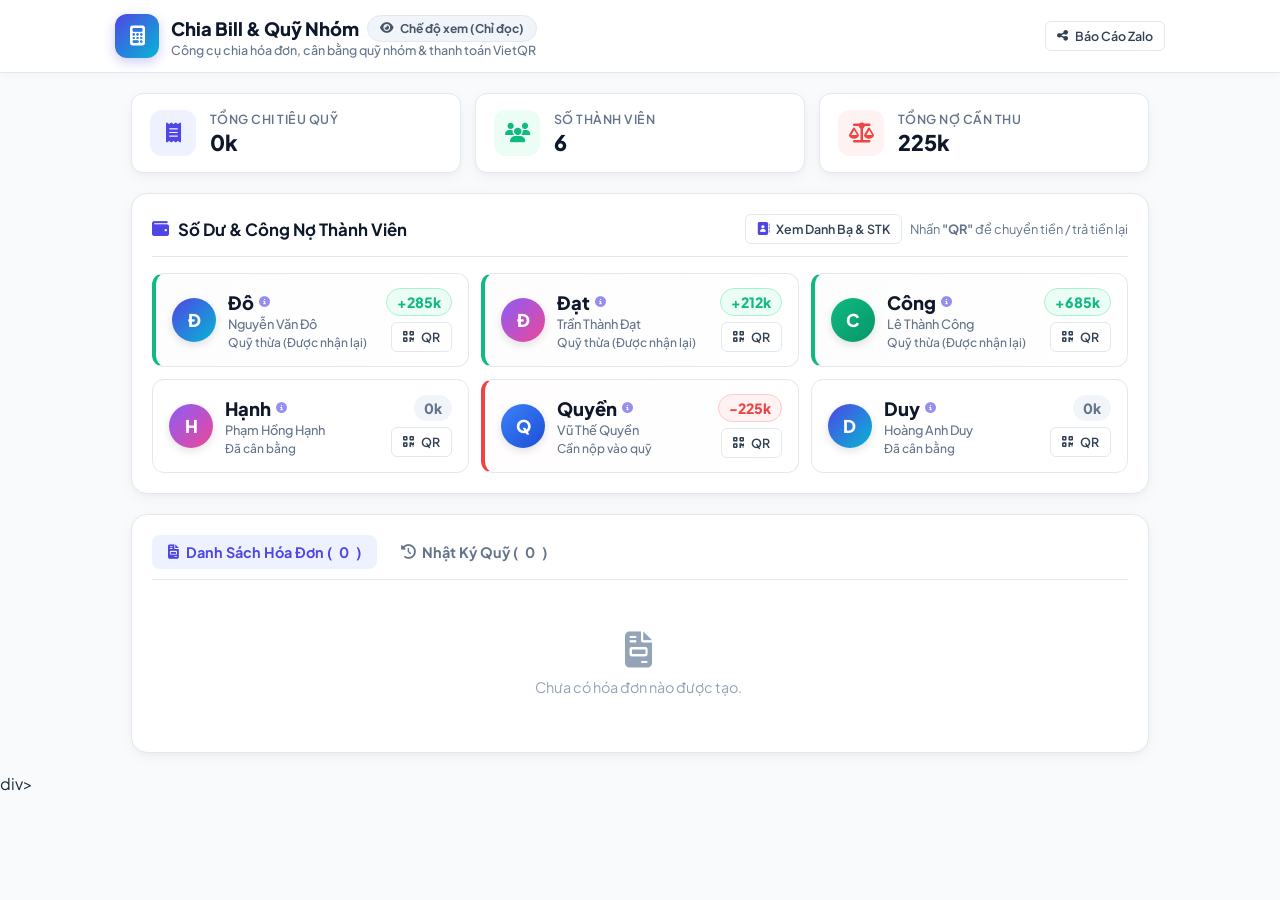
==== commit faf53c40: "feat: prioritize member nicknames unclipped and add rich profile modal across all apps" ====
--- a/apps/chia-bill/index.html
+++ b/apps/chia-bill/index.html
@@ -282,35 +282,71 @@
             align-items: center;
             gap: 12px;
             min-width: 0;
+            flex: 1;
+            cursor: pointer;
         }
         .member-avatar {
-            width: 42px;
-            height: 42px;
+            width: 44px;
+            height: 44px;
             border-radius: 50%;
             display: flex;
             align-items: center;
             justify-content: center;
             font-weight: 800;
-            font-size: 1rem;
+            font-size: 1.1rem;
             color: #ffffff;
             flex-shrink: 0;
             box-shadow: 0 3px 8px rgba(0,0,0,0.12);
+            transition: transform 0.18s ease;
+        }
+        .member-left:hover .member-avatar {
+            transform: scale(1.08);
         }
         .member-meta {
             min-width: 0;
-        }
-        .member-name {
-            font-weight: 700;
-            font-size: 0.95rem;
+            display: flex;
+            flex-direction: column;
+            gap: 2px;
+        }
+        .member-primary-nick {
+            font-weight: 800;
+            font-size: 1.15rem;
             color: var(--slate-900);
+            cursor: pointer;
+            display: inline-flex;
+            align-items: center;
+            gap: 5px;
+            line-height: 1.25;
+            transition: color 0.15s ease;
+            white-space: normal;
+            word-break: break-word;
+        }
+        .member-left:hover .member-primary-nick {
+            color: var(--primary);
+        }
+        .member-primary-nick .nick-hint-icon {
+            font-size: 11px;
+            color: var(--primary);
+            opacity: 0.6;
+            transition: opacity 0.15s ease;
+        }
+        .member-left:hover .nick-hint-icon {
+            opacity: 1;
+        }
+        .member-fullname-sub {
+            font-size: 0.8rem;
+            color: var(--slate-500);
+            font-weight: 500;
             white-space: nowrap;
             overflow: hidden;
             text-overflow: ellipsis;
+            max-width: 140px;
         }
         .member-sub {
             font-size: 0.75rem;
             color: var(--slate-500);
             margin-top: 1px;
+            font-weight: 500;
         }
         .member-right {
             display: flex;
@@ -318,6 +354,171 @@
             align-items: flex-end;
             gap: 6px;
             flex-shrink: 0;
+        }
+
+        /* PROFILE DETAIL MODAL STYLES */
+        .profile-banner {
+            height: 90px;
+            background: linear-gradient(135deg, #4f46e5 0%, #7c3aed 50%, #2563eb 100%);
+            position: relative;
+            border-radius: var(--radius-lg) var(--radius-lg) 0 0;
+        }
+        .profile-banner-close {
+            position: absolute;
+            top: 12px;
+            right: 14px;
+            background: rgba(255, 255, 255, 0.2);
+            backdrop-filter: blur(6px);
+            -webkit-backdrop-filter: blur(6px);
+            border: 1px solid rgba(255, 255, 255, 0.3);
+            color: #ffffff;
+            width: 32px;
+            height: 32px;
+            border-radius: 50%;
+            display: flex;
+            align-items: center;
+            justify-content: center;
+            cursor: pointer;
+            font-size: 14px;
+            transition: all 0.15s ease;
+        }
+        .profile-banner-close:hover {
+            background: rgba(255, 255, 255, 0.35);
+            transform: scale(1.05);
+        }
+        .profile-header-wrap {
+            padding: 0 24px 16px;
+            position: relative;
+            margin-top: -38px;
+            display: flex;
+            align-items: flex-end;
+            justify-content: space-between;
+            gap: 14px;
+            flex-wrap: wrap;
+        }
+        .profile-avatar-big {
+            width: 76px;
+            height: 76px;
+            border-radius: 50%;
+            border: 4px solid #ffffff;
+            box-shadow: 0 4px 14px rgba(0, 0, 0, 0.15);
+            display: flex;
+            align-items: center;
+            justify-content: center;
+            font-size: 28px;
+            font-weight: 900;
+            color: #ffffff;
+            flex-shrink: 0;
+            background: linear-gradient(135deg, #4f46e5, #7c3aed);
+        }
+        .profile-title-block {
+            flex: 1;
+            min-width: 180px;
+            padding-top: 40px;
+        }
+        .profile-nick-title {
+            font-size: 1.45rem;
+            font-weight: 900;
+            color: var(--slate-900);
+            display: flex;
+            align-items: center;
+            gap: 8px;
+            line-height: 1.2;
+        }
+        .profile-nick-badge-tag {
+            font-size: 11px;
+            font-weight: 700;
+            background: #e0e7ff;
+            color: #4338ca;
+            padding: 2px 8px;
+            border-radius: 6px;
+        }
+        .profile-fullname-text {
+            font-size: 0.95rem;
+            color: var(--slate-600);
+            font-weight: 600;
+            margin-top: 2px;
+        }
+        .profile-role-pill {
+            display: inline-flex;
+            align-items: center;
+            gap: 5px;
+            font-size: 12px;
+            color: var(--slate-500);
+            background: var(--slate-100);
+            padding: 2px 10px;
+            border-radius: 12px;
+            margin-top: 6px;
+            font-weight: 500;
+        }
+        .profile-section-card {
+            background: var(--slate-50);
+            border: 1px solid var(--border);
+            border-radius: var(--radius-md);
+            padding: 14px 16px;
+            margin-bottom: 12px;
+        }
+        .profile-section-title {
+            font-size: 0.8rem;
+            font-weight: 700;
+            color: var(--slate-500);
+            text-transform: uppercase;
+            letter-spacing: 0.5px;
+            margin-bottom: 10px;
+            display: flex;
+            align-items: center;
+            gap: 6px;
+        }
+        .profile-data-row {
+            display: flex;
+            align-items: center;
+            justify-content: space-between;
+            gap: 10px;
+            padding: 7px 0;
+            border-bottom: 1px dashed rgba(203, 213, 225, 0.6);
+            font-size: 0.88rem;
+        }
+        .profile-data-row:last-child {
+            border-bottom: none;
+            padding-bottom: 0;
+        }
+        .profile-data-label {
+            color: var(--slate-500);
+            font-size: 0.82rem;
+            display: flex;
+            align-items: center;
+            gap: 6px;
+        }
+        .profile-data-val {
+            font-weight: 700;
+            color: var(--slate-900);
+            text-align: right;
+            display: flex;
+            align-items: center;
+            gap: 6px;
+        }
+        .profile-qr-box {
+            display: flex;
+            gap: 16px;
+            align-items: center;
+            background: #ffffff;
+            border: 1px solid var(--border);
+            border-radius: 10px;
+            padding: 12px;
+            margin-top: 8px;
+        }
+        .profile-qr-img {
+            width: 110px;
+            height: 110px;
+            border-radius: 8px;
+            border: 1px solid var(--border);
+            object-fit: contain;
+            cursor: pointer;
+            background: #ffffff;
+            transition: transform 0.15s ease;
+        }
+        .profile-qr-img:hover {
+            transform: scale(1.05);
         }
         .balance-badge {
             font-weight: 800;
@@ -749,14 +950,8 @@
                 <button class="btn btn-outline btn-sm" onclick="exportZaloReport()" title="Sao chép báo cáo nợ để gửi nhóm Zalo/Telegram">
                     <i class="fa-solid fa-share-nodes"></i> Báo Cáo Zalo
                 </button>
-                <button class="btn btn-outline btn-sm" onclick="openMemberDirectoryModal()" title="Danh bạ thành viên & STK ngân hàng">
-                    <i class="fa-solid fa-address-book" style="color:var(--primary);"></i> Danh Bạ TV
-                </button>
                 <button class="btn btn-primary btn-sm admin-only" onclick="openAddMealModal()">
                     <i class="fa-solid fa-plus"></i> Tạo Bill Mới
-                </button>
-                <button class="btn btn-outline btn-sm admin-only" onclick="openMemberModal()">
-                    <i class="fa-solid fa-user-plus"></i> Quản Lý TV
                 </button>
                 <button class="btn btn-outline btn-sm admin-only" onclick="resetData()" title="Đặt lại dữ liệu ban đầu">
                     <i class="fa-solid fa-rotate-right"></i>
@@ -801,6 +996,7 @@
                 </div>
                 <div style="font-size: 0.8rem; color: var(--slate-500); display:flex; align-items:center; gap:8px; flex-wrap:wrap;">
                     <button class="btn btn-outline btn-sm" onclick="openMemberDirectoryModal()"><i class="fa-solid fa-address-book" style="color:var(--primary);"></i> Xem Danh Bạ & STK</button>
+                    <button class="btn btn-success btn-sm admin-only" onclick="openAddMemberModal()"><i class="fa-solid fa-user-plus"></i> Thêm TV</button>
                     <span>Nhấn <strong>"QR"</strong> để chuyển tiền / trả tiền lại</span>
                 </div>
             </div>
@@ -980,31 +1176,7 @@
         </div>
     </div>
 
-    <!-- 4. Modal Manage Members -->
-    <div class="modal-overlay" id="memberModal">
-        <div class="modal" style="max-width: 460px;">
-            <div class="modal-header">
-                <h3><i class="fa-solid fa-users-gear"></i> Quản Lý Danh Sách Thành Viên</h3>
-                <button class="close-btn" onclick="closeModal('memberModal')">&times;</button>
-            </div>
-            <div class="modal-body">
-                <div class="form-group" style="flex-direction: row; gap: 8px;">
-                    <input type="text" id="newMemberName" class="form-control" placeholder="Nhập tên thành viên mới..." style="flex:1;">
-                    <button class="btn btn-primary" onclick="addMember()"><i class="fa-solid fa-plus"></i> Thêm</button>
-                </div>
-
-                <div class="form-group">
-                    <label>Danh sách thành viên hiện hữu:</label>
-                    <div id="manageMemberList" style="display: flex; flex-direction: column; gap: 8px; max-height: 320px; overflow-y: auto;">
-                        <!-- Dynamically listed -->
-                    </div>
-                </div>
-            </div>
-            <div class="modal-footer">
-                <button class="btn btn-outline" onclick="closeModal('memberModal')">Đóng</button>
-            </div>
-        </div>
-    </div>
+
 
     <!-- 5. Modal Bill Details -->
     <div class="modal-overlay" id="logDetailModal">
@@ -1056,6 +1228,49 @@
             </div>
         </div>
     </div>
+    <!-- 6.5 Modal Chọn Thành Viên Từ Danh Bạ (Đồng bộ hệ thống) -->
+    <div class="modal-overlay" id="memberPickerModal">
+        <div class="modal" style="max-width: 620px;">
+            <div class="modal-header">
+                <div>
+                    <h3 style="display:flex; align-items:center; gap:8px; margin:0;"><i class="fa-solid fa-address-book" style="color:var(--primary);"></i> Chọn Thành Viên Từ Danh Bạ</h3>
+                    <div style="font-size:12px; color:var(--slate-500); margin-top:2px;">Tích chọn thành viên từ Danh Bạ để đưa vào nhóm chia bill</div>
+                </div>
+                <button class="close-btn" onclick="closeModal('memberPickerModal')">&times;</button>
+            </div>
+            <div class="modal-body" style="padding:16px;">
+                <!-- Toolbar Tìm kiếm & Tích chọn tất cả -->
+                <div style="display:flex; justify-content:space-between; align-items:center; gap:10px; margin-bottom:12px; flex-wrap:wrap;">
+                    <div style="position:relative; flex:1; min-width:200px;">
+                        <input type="text" id="dirPickerSearchInput" class="form-control" placeholder="🔍 Tìm theo tên, biệt danh, sđt, ngân hàng..." style="font-size:13px;" oninput="filterDirectoryPicker(this.value)">
+                    </div>
+                    <div style="display:flex; align-items:center; gap:12px;">
+                        <label style="display:flex; align-items:center; gap:6px; font-size:12px; color:var(--slate-600); cursor:pointer; user-select:none; font-weight:600;">
+                            <input type="checkbox" id="pickerSelectAllCb" onchange="toggleSelectAllDirectoryPicker(this.checked)" style="width:16px; height:16px; cursor:pointer;">
+                            <span>Chọn tất cả</span>
+                        </label>
+                        <span style="font-size:12px; color:var(--primary); font-weight:600;" id="pickerCountLabel">Đã chọn: 0</span>
+                    </div>
+                </div>
+
+                <!-- Danh sách thành viên có checkbox -->
+                <div id="dirPickerListContainer" style="max-height:360px; overflow-y:auto; border:1px solid var(--border); border-radius:10px; padding:6px; display:flex; flex-direction:column; gap:6px; background:var(--slate-50);">
+                    <!-- Populated dynamically -->
+                </div>
+            </div>
+            <div class="modal-footer" style="display:flex; justify-content:space-between; align-items:center; gap:10px; flex-wrap:wrap;">
+                <button type="button" class="btn btn-outline btn-sm admin-only" onclick="openDirectAddMemberModal()" style="color:var(--primary); border-color:#bae6fd;">
+                    <i class="fa-solid fa-user-plus"></i> Tạo mới vào Danh Bạ
+                </button>
+                <div style="display:flex; gap:8px;">
+                    <button type="button" class="btn btn-outline btn-sm" onclick="closeModal('memberPickerModal')">Hủy</button>
+                    <button type="button" class="btn btn-success btn-sm" id="btnConfirmPickerAdd" onclick="confirmImportSelectedMembers()">
+                        <i class="fa-solid fa-check"></i> Thêm vào nhóm (<span id="pickerSelectedCountBtn">0</span>)
+                    </button>
+                </div>
+            </div>
+        </div>
+    </div>
 
     <!-- 7. Modal Thêm / Sửa Thông Tin Thành Viên -->
     <div class="modal-overlay" id="editMemberModal">
@@ -1125,14 +1340,17 @@
             </div>
             <div class="modal-body">
                 <p style="font-size:0.85rem; color:var(--slate-500); margin-bottom:12px;">
-                    Nhập mật khẩu Admin để mở khóa quyền thêm, sửa thông tin thành viên và quản lý hóa đơn:
+                    Nhập mật khẩu Admin để mở khóa quyền thêm, sửa thông tin và quản lý hệ thống:
                 </p>
                 <div class="form-group" style="margin-bottom:12px;">
                     <input type="password" id="adminAuthPassInput" class="form-control" placeholder="Nhập mật khẩu Admin..." onkeyup="if(event.key==='Enter') submitAdminLogin()">
                 </div>
-                <div style="text-align:right; margin-top:-6px; margin-bottom:12px;">
-                    <button type="button" onclick="closeAdminAuthModal(); openForgotPasswordModal();" style="background:none; border:none; color:var(--primary); font-size:12px; cursor:pointer; text-decoration:underline;">
-                        Quên mật khẩu? Lấy lại bằng Email / Master Key
+                <div style="display:flex; justify-content:space-between; align-items:center; margin-top:-4px; margin-bottom:12px;">
+                    <button type="button" onclick="quickResetAdminPasswordFromApp()" style="background:none; border:none; color:var(--primary); font-size:12px; cursor:pointer; text-decoration:underline;">
+                        Quên mật khẩu? Khôi phục bằng OTP
+                    </button>
+                    <button type="button" onclick="closeAdminAuthModal(); openForgotPasswordModal();" style="background:none; border:none; color:var(--slate-500); font-size:12px; cursor:pointer;">
+                        Khôi phục khác...
                     </button>
                 </div>
             </div>
@@ -1143,39 +1361,153 @@
         </div>
     </div>
 
-    
     <!-- Modal Quên Mật Khẩu Hỗ Trợ Cứu Hộ -->
     <div class="modal-overlay" id="localForgotModal">
-        <div class="modal" style="max-width: 420px;">
+        <div class="modal" style="max-width: 400px; text-align: center;">
             <div class="modal-header">
-                <h3><i class="fa-solid fa-key" style="color:var(--primary);"></i> Khôi Phục Mật Khẩu Admin</h3>
+                <h3><i class="fa-solid fa-shield-halved" style="color:var(--primary);"></i> Khôi Phục Mật Khẩu Admin</h3>
                 <button class="close-btn" onclick="closeModal('localForgotModal')">&times;</button>
             </div>
-            <div class="modal-body">
-                <div style="background:var(--slate-50); padding:10px 12px; border-radius:8px; border:1px solid var(--border); font-size:12px; color:var(--slate-600); margin-bottom:12px;">
-                    🔑 Dùng <b>Master Key cứu hộ</b> hoặc <b>Mã OTP gửi về Email</b> để đặt lại mật khẩu Admin mới:
-                </div>
-                <div class="form-group" style="margin-bottom:10px;">
-                    <label>Master Key cứu hộ hoặc Mã OTP:</label>
-                    <input type="password" id="forgotSecretInput" class="form-control" placeholder="Nhập Master Key hoặc bấm gửi OTP...">
-                </div>
-                <div style="display:flex; justify-content:flex-end; margin-bottom:10px;">
-                    <button type="button" class="btn btn-outline btn-sm" onclick="sendLocalOtp()" id="btnSendLocalOtp" style="font-size:11px;">
-                        📧 Gửi mã OTP về Email
+            <div class="modal-body" style="text-align: left;">
+                <p style="font-size:13px; color:var(--slate-600); margin-bottom:14px; text-align: center;">
+                    Việc khôi phục mật khẩu cần xác minh OTP tại Dashboard chính.
+                </p>
+
+                <div style="background:rgba(2, 132, 199, 0.08); border:1px solid rgba(56, 189, 248, 0.25); border-radius:10px; padding:14px; margin-bottom:14px; text-align:center;">
+                    <button type="button" class="btn btn-primary" style="width:100%; font-weight:700; padding:9px 14px;" onclick="quickResetAdminPasswordFromApp()">
+                        Mở Khôi Phục Bằng OTP
                     </button>
                 </div>
-                <div class="form-group" style="margin-bottom:10px;">
-                    <label>Mật khẩu Admin mới:</label>
-                    <input type="password" id="forgotNewPassInput" class="form-control" placeholder="Nhập mật khẩu mới...">
-                </div>
-                <div class="form-group" style="margin-bottom:10px;">
-                    <label>Xác nhận mật khẩu Admin mới:</label>
-                    <input type="password" id="forgotConfirmPassInput" class="form-control" placeholder="Nhập lại mật khẩu mới...">
-                </div>
-            </div>
-            <div class="modal-footer">
-                <button class="btn btn-outline" onclick="closeModal('localForgotModal')">Hủy</button>
-                <button class="btn btn-primary" onclick="submitLocalPasswordRecovery()"><i class="fa-solid fa-check"></i> Đổi Mật Khẩu</button>
+
+                <div style="display:none; text-align:left; border-top:1px solid var(--border); padding-top:12px;">
+                    <div style="font-size:12px; font-weight:700; color:var(--slate-700); margin-bottom:8px;">Hoặc đặt mật khẩu mới trực tiếp:</div>
+                    <div class="form-group" style="margin-bottom:8px;">
+                        <input type="password" id="cbNewAdminPassDirect" class="form-control" placeholder="Nhập mật khẩu mới...">
+                    </div>
+                    <div class="form-group" style="margin-bottom:12px;">
+                        <input type="password" id="cbConfirmAdminPassDirect" class="form-control" placeholder="Xác nhận mật khẩu mới...">
+                    </div>
+                    <button type="button" class="btn btn-success" style="width:100%; font-weight:700; background:#10b981; color:white; border:none; padding:9px 14px;" onclick="submitDirectPasswordResetFromApp()">
+                        💾 Lưu Mật Khẩu Mới & Đăng Nhập
+                    </button>
+                </div>
+            </div>
+            <div class="modal-footer" style="justify-content:center;">
+                <button class="btn btn-outline" onclick="closeModal('localForgotModal')">Đóng</button>
+            </div>
+        </div>
+    </div>
+
+    <!-- 8. Modal Bảng Thông Tin Đầy Đủ Thành Viên (Member Profile Modal) -->
+    <div class="modal-overlay" id="memberProfileModal" onclick="if(event.target===this) closeModal('memberProfileModal')">
+        <div class="modal" style="max-width: 520px; padding: 0; overflow: hidden; border-radius: 18px;">
+            <div class="profile-banner">
+                <button type="button" class="profile-banner-close" onclick="closeModal('memberProfileModal')" title="Đóng">&times;</button>
+            </div>
+            <div class="profile-header-wrap">
+                <div class="profile-avatar-big" id="profAvatar">Đ</div>
+                <div class="profile-title-block">
+                    <div class="profile-nick-title">
+                        <span id="profNickname">Nickname</span>
+                        <span class="profile-nick-badge-tag">Biệt danh</span>
+                    </div>
+                    <div class="profile-fullname-text" id="profFullName">Họ và tên đầy đủ</div>
+                    <div class="profile-role-pill" id="profRolePill"><i class="fa-solid fa-id-badge"></i> <span id="profNote">Thành viên</span></div>
+                </div>
+            </div>
+
+            <div style="padding: 0 22px 20px; max-height: 520px; overflow-y: auto;">
+                <!-- 1. Tình trạng tài chính trong app Chia Bill -->
+                <div class="profile-section-card" id="profFinanceSection" style="background: linear-gradient(135deg, #f8fafc, #f1f5f9); border-color: #cbd5e1;">
+                    <div class="profile-section-title">
+                        <i class="fa-solid fa-wallet" style="color:var(--primary);"></i> Tình Trạng Quỹ Chia Bill
+                    </div>
+                    <div style="display:flex; justify-content:space-between; align-items:center; flex-wrap:wrap; gap:10px;">
+                        <div>
+                            <div style="font-size:0.75rem; color:var(--slate-500);">Số dư hiện tại:</div>
+                            <div id="profBalanceBadge" style="font-size:1.25rem; font-weight:900;">0đ</div>
+                            <div id="profBalanceSub" style="font-size:0.78rem; color:var(--slate-600); margin-top:2px;">Đã cân bằng</div>
+                        </div>
+                        <div style="display:flex; gap:6px;" id="profFinanceActions">
+                            <!-- Populated dynamically: QR button, Cấn trừ button -->
+                        </div>
+                    </div>
+                </div>
+
+                <!-- 2. Thông tin liên lạc & Cá nhân -->
+                <div class="profile-section-card">
+                    <div class="profile-section-title">
+                        <i class="fa-solid fa-address-card" style="color:#0ea5e9;"></i> Thông Tin Cá Nhân & Liên Hệ
+                    </div>
+                    <div class="profile-data-row">
+                        <span class="profile-data-label"><i class="fa-solid fa-phone" style="color:#10b981;"></i> Số điện thoại:</span>
+                        <div class="profile-data-val" id="profPhoneWrap">
+                            <span id="profPhoneVal">--</span>
+                        </div>
+                    </div>
+                    <div class="profile-data-row">
+                        <span class="profile-data-label"><i class="fa-solid fa-cake-candles" style="color:#f59e0b;"></i> Ngày sinh:</span>
+                        <div class="profile-data-val" id="profDobWrap">
+                            <span id="profDobVal">--</span>
+                        </div>
+                    </div>
+                    <div class="profile-data-row" id="profZodiacRow" style="display:none;">
+                        <span class="profile-data-label"><i class="fa-solid fa-star-and-crescent" style="color:#8b5cf6;"></i> Cung hoàng đạo:</span>
+                        <div class="profile-data-val" id="profZodiacVal">--</div>
+                    </div>
+                    <div class="profile-data-row" id="profBdayCountdownRow" style="display:none;">
+                        <span class="profile-data-label"><i class="fa-solid fa-gift" style="color:#ec4899;"></i> Sinh nhật:</span>
+                        <div class="profile-data-val" id="profBdayCountdownVal" style="color:#ec4899; font-weight:700;">--</div>
+                    </div>
+                </div>
+
+                <!-- 3. Thông tin Ngân hàng & Mã VietQR -->
+                <div class="profile-section-card">
+                    <div class="profile-section-title">
+                        <i class="fa-solid fa-building-columns" style="color:#3b82f6;"></i> Tài Khoản Ngân Hàng & VietQR
+                    </div>
+                    <div class="profile-data-row">
+                        <span class="profile-data-label"><i class="fa-solid fa-landmark"></i> Ngân hàng:</span>
+                        <div class="profile-data-val" id="profBankId">--</div>
+                    </div>
+                    <div class="profile-data-row">
+                        <span class="profile-data-label"><i class="fa-solid fa-credit-card"></i> Số tài khoản:</span>
+                        <div class="profile-data-val">
+                            <span id="profAccountNo" style="font-family:monospace; font-size:14.5px;">--</span>
+                            <button type="button" class="btn btn-outline btn-sm" id="profCopyStkBtn" style="padding:1px 7px; font-size:11px;" title="Chép số tài khoản"><i class="fa-regular fa-copy"></i> Chép</button>
+                        </div>
+                    </div>
+                    <div class="profile-data-row">
+                        <span class="profile-data-label"><i class="fa-solid fa-user-check"></i> Chủ tài khoản:</span>
+                        <div class="profile-data-val" id="profAccountName" style="text-transform:uppercase;">--</div>
+                    </div>
+
+                    <!-- Live VietQR View Box -->
+                    <div class="profile-qr-box" id="profQrBox" style="display:none;">
+                        <img id="profQrImg" class="profile-qr-img" src="" alt="Mã VietQR" title="Bấm để phóng to hoặc tải về" onclick="openMemberTransferQrFromProfile()">
+                        <div style="flex:1; min-width:0;">
+                            <div style="font-weight:700; font-size:0.88rem; color:var(--slate-800);">Mã VietQR Tự Động</div>
+                            <div style="font-size:0.75rem; color:var(--slate-500); margin-top:2px;">Quét trực tiếp bằng app ngân hàng (Momo, VCB, MB, v.v.) để chuyển khoản tức thì.</div>
+                            <div style="display:flex; gap:6px; margin-top:8px; flex-wrap:wrap;">
+                                <button type="button" class="btn btn-primary btn-sm" onclick="openMemberTransferQrFromProfile()" style="font-size:11.5px; padding:4px 9px;">
+                                    <i class="fa-solid fa-expand"></i> Phóng to QR
+                                </button>
+                                <a id="profDownloadQrLink" href="" download="VietQR.png" class="btn btn-outline btn-sm" style="font-size:11.5px; padding:4px 9px;" target="_blank">
+                                    <i class="fa-solid fa-download"></i> Tải ảnh
+                                </a>
+                            </div>
+                        </div>
+                    </div>
+                </div>
+            </div>
+
+            <div class="modal-footer" style="background:var(--slate-50); border-top:1px solid var(--border); display:flex; justify-content:space-between; align-items:center;">
+                <button type="button" class="btn btn-outline" id="profEditBtn" style="font-weight:600; color:var(--primary);">
+                    <i class="fa-solid fa-pen-to-square"></i> Sửa Thông Tin
+                </button>
+                <button type="button" class="btn btn-secondary" onclick="closeModal('memberProfileModal')">
+                    Đóng
+                </button>
             </div>
         </div>
     </div>
@@ -1259,7 +1591,7 @@
                     try {
                         new BroadcastChannel('system_admin_auth').postMessage({ type: 'ADMIN_STATUS_CHANGED', isAdmin: false });
                     } catch(e) {}
-                    alert('Đã chuyển về Chế độ xem (Chỉ đọc).');
+                    window.location.reload();
                 }
             } else {
                 openAdminAuthModal();
@@ -1276,12 +1608,45 @@
             closeModal('adminAuthModal');
         }
 
+        const CRYPTO_SALT_PEPPER = 'ANTIGRAVITY_SECURE_SALT_VAULT_v3_99482';
+
         async function hashPassword(text) {
+            if (!text) return '';
             const encoder = new TextEncoder();
-            const data = encoder.encode(text);
-            const hashBuffer = await crypto.subtle.digest('SHA-256', data);
-            const hashArray = Array.from(new Uint8Array(hashBuffer));
-            return hashArray.map(b => b.toString(16).padStart(2, '0')).join('');
+            const data1 = encoder.encode(text + ':' + CRYPTO_SALT_PEPPER);
+            const buf1 = await crypto.subtle.digest('SHA-256', data1);
+
+            const combined = new Uint8Array(CRYPTO_SALT_PEPPER.length + buf1.byteLength);
+            combined.set(encoder.encode(CRYPTO_SALT_PEPPER), 0);
+            combined.set(new Uint8Array(buf1), CRYPTO_SALT_PEPPER.length);
+            const buf2 = await crypto.subtle.digest('SHA-256', combined);
+
+            return Array.from(new Uint8Array(buf2)).map(b => b.toString(16).padStart(2, '0')).join('');
+        }
+
+        async function verifyPassword(inputPass, storedHash) {
+            if (!inputPass || !storedHash) return false;
+            const saltedHash = await hashPassword(inputPass);
+            if (saltedHash === storedHash) return true;
+
+            try {
+                const encoder = new TextEncoder();
+                const legacyBuf = await crypto.subtle.digest('SHA-256', encoder.encode(inputPass));
+                const legacyHash = Array.from(new Uint8Array(legacyBuf)).map(b => b.toString(16).padStart(2, '0')).join('');
+                if (legacyHash === storedHash) {
+                    try {
+                        localStorage.setItem('sys_admin_pass_hash', saltedHash);
+                        localStorage.setItem('sys_admin_password_hash', saltedHash);
+                        localStorage.setItem('p2p_admin_pass_hash', saltedHash);
+                    } catch (e) {}
+                    return true;
+                }
+            } catch (e) {}
+            return false;
+        }
+
+        function openForgotPasswordModal() {
+            openModal('localForgotModal');
         }
 
         async function submitAdminLogin() {
@@ -1289,14 +1654,9 @@
             if (!pass) return alert('Vui lòng nhập mật khẩu Admin!');
 
             const storedHash = localStorage.getItem('sys_admin_pass_hash') || localStorage.getItem('sys_admin_password_hash') || localStorage.getItem('p2p_admin_pass_hash');
-            const defaultHash = await hashPassword('admin123');
-            const hashed = await hashPassword(pass);
-
-            if ((storedHash && hashed === storedHash) || (!storedHash && (hashed === defaultHash || pass === 'admin123'))) {
-                if (!storedHash) {
-                    localStorage.setItem('sys_admin_pass_hash', defaultHash);
-                    localStorage.setItem('sys_admin_password_hash', defaultHash);
-                }
+            const isMatched = await verifyPassword(pass, storedHash);
+
+            if (isMatched) {
                 localStorage.setItem('sys_is_admin', 'true');
                 isAdmin = true;
                 updateAdminUI();
@@ -1304,22 +1664,24 @@
                 try {
                     new BroadcastChannel('system_admin_auth').postMessage({ type: 'ADMIN_STATUS_CHANGED', isAdmin: true });
                 } catch(e) {}
-                alert('Đăng nhập Quản trị viên thành công!');
-                if (pendingPayMemberId) {
-                    const memId = pendingPayMemberId;
-                    pendingPayMemberId = null;
-                    openPayModal(memId);
-                } else if (pendingEditMemberId) {
-                    const memId = pendingEditMemberId;
-                    pendingEditMemberId = null;
-                    openEditMemberModal(memId);
-                } else if (pendingAddMember) {
-                    pendingAddMember = false;
-                    openAddMemberModal();
-                }
+                window.location.reload();
             } else {
-                alert('Mật khẩu Admin không chính xác!');
-            }
+                alert('Mật khẩu Admin không chính xác. Hãy dùng OTP nếu bạn quên mật khẩu.');
+            }
+        }
+
+        async function quickResetAdminPasswordFromApp() {
+            closeAdminAuthModal();
+            closeModal('localForgotModal');
+            if (window.parent?.dashboard?.openForgotPasswordModal) {
+                window.parent.dashboard.openForgotPasswordModal();
+            } else {
+                alert('Hãy mở Dashboard chính và chọn khôi phục mật khẩu bằng OTP.');
+            }
+        }
+
+        async function submitDirectPasswordResetFromApp() {
+            quickResetAdminPasswordFromApp();
         }
 
         // Cross-tab and Iframe Sync
@@ -1498,22 +1860,27 @@
                     subText = "Cần nộp vào quỹ";
                 }
 
+                const displayNick = m.nickname || m.name || 'Thành viên';
+                const displayFull = m.fullName || (m.nickname !== m.name ? m.name : '');
+                const hasDiffFull = displayFull && displayFull !== displayNick;
+
                 const qrTitle = m.balance > 0 
-                    ? `Mã QR hoàn trả tiền lại cho ${m.nickname || m.name}` 
-                    : (m.balance < 0 ? `Mã QR nộp tiền vào quỹ cho ${m.nickname || m.name}` : `Mã QR đóng góp quỹ`);
+                    ? `Mã QR hoàn trả tiền lại cho ${displayNick}` 
+                    : (m.balance < 0 ? `Mã QR nộp tiền vào quỹ cho ${displayNick}` : `Mã QR đóng góp quỹ`);
 
                 const card = document.createElement('div');
                 card.className = `member-card ${cardClass}`;
                 card.innerHTML = `
-                    <div class="member-left">
-                        <div class="member-avatar" style="background: ${getAvatarColor(m.name)}">
-                            ${(m.nickname || m.name).charAt(0).toUpperCase()}
+                    <div class="member-left" onclick="openMemberProfileModal('${m.id}')" title="Bấm xem hồ sơ đầy đủ của ${displayNick}">
+                        <div class="member-avatar" style="background: ${getAvatarColor(displayNick)}">
+                            ${displayNick.charAt(0).toUpperCase()}
                         </div>
                         <div class="member-meta">
-                            <div class="member-name">
-                                ${m.fullName || m.name}
-                                ${m.nickname && m.nickname !== m.fullName ? `<span class="member-nick-badge">${m.nickname}</span>` : ''}
+                            <div class="member-primary-nick">
+                                <span>${displayNick}</span>
+                                <i class="fa-solid fa-circle-info nick-hint-icon" title="Xem hồ sơ"></i>
                             </div>
+                            ${hasDiffFull ? `<div class="member-fullname-sub" title="${displayFull}">${displayFull}</div>` : ''}
                             <div class="member-sub">${subText}</div>
                         </div>
                     </div>
@@ -1721,9 +2088,12 @@
                 const row = document.createElement('div');
                 row.className = 'meal-member-row';
                 row.innerHTML = `
-                    <div class="meal-member-info">
+                    <div class="meal-member-info" style="display:flex; align-items:center; gap:8px;">
                         <input type="checkbox" class="meal-check" value="${m.id}" checked onchange="updateMealCalculation()">
-                        <span style="font-size:0.9rem; font-weight:700;">${m.name}</span>
+                        <div>
+                            <span style="font-size:0.95rem; font-weight:800; color:var(--dark);">${m.nickname || m.name}</span>
+                            ${(m.fullName && m.fullName !== (m.nickname || m.name)) ? `<span style="font-size:0.8rem; color:var(--slate-500); margin-left:4px;">(${m.fullName})</span>` : ''}
+                        </div>
                     </div>
                     <input type="number" inputmode="decimal" class="meal-member-input meal-paid" data-id="${m.id}" placeholder="0"
                            onfocus="handleInputFocus(this)">
@@ -1769,9 +2139,12 @@
                 const row = document.createElement('div');
                 row.className = 'meal-member-row';
                 row.innerHTML = `
-                    <div class="meal-member-info">
+                    <div class="meal-member-info" style="display:flex; align-items:center; gap:8px;">
                         <input type="checkbox" class="meal-check" value="${m.id}" ${isChecked ? 'checked' : ''} onchange="updateMealCalculation()">
-                        <span style="font-size:0.9rem; font-weight:700;">${m.name}</span>
+                        <div>
+                            <span style="font-size:0.95rem; font-weight:800; color:var(--dark);">${m.nickname || m.name}</span>
+                            ${(m.fullName && m.fullName !== (m.nickname || m.name)) ? `<span style="font-size:0.8rem; color:var(--slate-500); margin-left:4px;">(${m.fullName})</span>` : ''}
+                        </div>
                     </div>
                     <input type="number" inputmode="decimal" class="meal-member-input meal-paid" data-id="${m.id}" value="${paidVal}" placeholder="0"
                            onfocus="handleInputFocus(this)">
@@ -1924,7 +2297,9 @@
             }
 
             document.getElementById('payMemberId').value = member.id;
-            document.getElementById('payMemberName').innerText = member.fullName || member.name;
+            const payNick = member.nickname || member.name;
+            const payFull = member.fullName || (member.nickname !== member.name ? member.name : '');
+            document.getElementById('payMemberName').innerText = (payFull && payFull !== payNick) ? `${payNick} (${payFull})` : payNick;
             
             let badgeText = formatMoney(member.balance);
             if (member.balance > 0) {
@@ -2122,7 +2497,7 @@
             const hashedSecret = await hashPassword(secret);
 
             let isAuthorized = false;
-            if (hashedSecret === storedMasterHash || secret === 'master123') {
+            if (storedMasterHash && hashedSecret === storedMasterHash) {
                 isAuthorized = true;
             } else if (localActiveOtp && localActiveOtp.code === secret && Date.now() <= localActiveOtp.expiry) {
                 isAuthorized = true;
@@ -2358,6 +2733,10 @@
         // =========================================================================
         // MEMBER DIRECTORY & EXTENDED PROFILE MANAGEMENT
         // =========================================================================
+        function copyText(text, msg = 'Đã sao chép') {
+            copyQrAccountText(text, msg);
+        }
+
         function formatDob(dobStr) {
             if (!dobStr) return '';
             const parts = dobStr.split('-');
@@ -2372,6 +2751,263 @@
             const diff = Date.now() - birth.getTime();
             const age = new Date(diff).getUTCFullYear() - 1970;
             return age > 0 ? `(${age} tuổi)` : '';
+        }
+
+        function calcAgeFromDob(dobStr) {
+            if (!dobStr) return '';
+            const birth = new Date(dobStr);
+            if (isNaN(birth.getTime())) return '';
+            const diff = Date.now() - birth.getTime();
+            const age = new Date(diff).getUTCFullYear() - 1970;
+            return age > 0 ? `${age} tuổi` : '';
+        }
+
+        function getZodiacSignFromDob(dobStr) {
+            if (!dobStr) return '';
+            try {
+                const parts = dobStr.split('-');
+                if (parts.length < 3) return '';
+                const day = parseInt(parts[2], 10);
+                const month = parseInt(parts[1], 10);
+                const signs = [
+                    { name: "Ma Kết ♑", start: [12, 22], end: [1, 19] },
+                    { name: "Bảo Bình ♒", start: [1, 20], end: [2, 18] },
+                    { name: "Song Ngư ♓", start: [2, 19], end: [3, 20] },
+                    { name: "Bạch Dương ♈", start: [3, 21], end: [4, 19] },
+                    { name: "Kim Ngưu ♉", start: [4, 20], end: [5, 20] },
+                    { name: "Song Tử ♊", start: [5, 21], end: [6, 21] },
+                    { name: "Cự Giải ♋", start: [6, 22], end: [7, 22] },
+                    { name: "Sư Tử ♌", start: [7, 23], end: [8, 22] },
+                    { name: "Xử Nữ ♍", start: [8, 23], end: [9, 22] },
+                    { name: "Thiên Bình ♎", start: [9, 23], end: [10, 23] },
+                    { name: "Bọ Cạp ♏", start: [10, 24], end: [11, 21] },
+                    { name: "Nhân Mã ♐", start: [11, 22], end: [12, 21] }
+                ];
+                for (let s of signs) {
+                    if ((month === s.start[0] && day >= s.start[1]) || (month === s.end[0] && day <= s.end[1])) {
+                        return s.name;
+                    }
+                }
+            } catch(e) {}
+            return '';
+        }
+
+        function getBirthdayCountdown(dobStr) {
+            if (!dobStr) return null;
+            try {
+                const parts = dobStr.split('-');
+                if (parts.length < 3) return null;
+                const month = parseInt(parts[1], 10) - 1;
+                const day = parseInt(parts[2], 10);
+                const today = new Date();
+                let nextBday = new Date(today.getFullYear(), month, day);
+                const curMidnight = new Date(today.getFullYear(), today.getMonth(), today.getDate());
+                if (nextBday < curMidnight) {
+                    nextBday.setFullYear(today.getFullYear() + 1);
+                }
+                const diffTime = nextBday.getTime() - curMidnight.getTime();
+                const diffDays = Math.round(diffTime / (1000 * 60 * 60 * 24));
+                if (diffDays === 0) return { isToday: true, text: '🎉 Sinh nhật hôm nay! 🎂' };
+                if (diffDays <= 30) return { isToday: false, text: `🎂 Còn ${diffDays} ngày nữa đến sinh nhật` };
+                return null;
+            } catch(e) {
+                return null;
+            }
+        }
+
+        function getDetailedMember(id) {
+            let m = members.find(item => String(item.id) === String(id) || item.name === id || item.nickname === id);
+            let globalMems = [];
+            try { globalMems = JSON.parse(localStorage.getItem('sys_global_members')) || []; } catch(e) {}
+            
+            if (!m) {
+                m = globalMems.find(item => String(item.id) === String(id) || item.name === id || item.nickname === id);
+            }
+            if (!m) return null;
+
+            const g = globalMems.find(item => String(item.id) === String(m.id) || (item.name && item.name === m.name) || (item.nickname && item.nickname === m.nickname)) || {};
+            
+            return {
+                id: m.id,
+                name: m.nickname || g.nickname || m.name || g.name || '',
+                nickname: m.nickname || g.nickname || m.name || g.name || '',
+                fullName: m.fullName || g.fullName || m.name || g.name || '',
+                balance: typeof m.balance === 'number' ? m.balance : 0,
+                dob: m.dob || g.dob || '',
+                phone: m.phone || g.phone || '',
+                bankId: m.bankId || g.bankId || '',
+                accountNo: m.accountNo || g.accountNo || '',
+                accountName: m.accountName || g.accountName || '',
+                note: m.note || g.note || ''
+            };
+        }
+
+        let activeProfileMember = null;
+
+        function openMemberProfileModal(memberId) {
+            const member = getDetailedMember(memberId);
+            if (!member) return;
+            activeProfileMember = member;
+
+            const displayNick = member.nickname || member.name || 'Thành viên';
+            const displayFull = member.fullName || (member.nickname !== member.name ? member.name : '');
+            const hasDiffFull = displayFull && displayFull !== displayNick;
+
+            const avatarEl = document.getElementById('profAvatar');
+            if (avatarEl) {
+                avatarEl.innerText = displayNick.charAt(0).toUpperCase();
+                avatarEl.style.background = getAvatarColor(displayNick);
+            }
+
+            const nickEl = document.getElementById('profNickname');
+            if (nickEl) nickEl.innerText = displayNick;
+
+            const fullEl = document.getElementById('profFullName');
+            if (fullEl) {
+                fullEl.innerText = hasDiffFull ? displayFull : 'Thành viên hệ thống';
+            }
+
+            const noteEl = document.getElementById('profNote');
+            if (noteEl) noteEl.innerText = member.note || 'Thành viên nhóm';
+
+            // Finance in Chia Bill
+            const bal = typeof member.balance === 'number' ? member.balance : 0;
+            const balBadge = document.getElementById('profBalanceBadge');
+            const balSub = document.getElementById('profBalanceSub');
+            const finActions = document.getElementById('profFinanceActions');
+
+            if (balBadge && balSub && finActions) {
+                finActions.innerHTML = '';
+                if (bal > 0) {
+                    balBadge.style.color = 'var(--success)';
+                    balBadge.innerText = '+' + formatMoney(bal);
+                    balSub.innerText = 'Quỹ thừa (Được nhận lại từ quỹ)';
+                    finActions.innerHTML = `
+                        <button class="btn btn-primary btn-sm" onclick="closeModal('memberProfileModal'); openQrModal('${member.id}')" title="Mã QR hoàn tiền">
+                            <i class="fa-solid fa-qrcode"></i> QR Nhận Lại
+                        </button>
+                        <button class="btn btn-outline btn-sm admin-only" onclick="closeModal('memberProfileModal'); openPayModal('${member.id}')" title="Cấn trừ quỹ">
+                            <i class="fa-solid fa-money-bill-transfer"></i> Cấn trừ
+                        </button>
+                    `;
+                } else if (bal < 0) {
+                    balBadge.style.color = 'var(--danger)';
+                    balBadge.innerText = '-' + formatMoney(Math.abs(bal));
+                    balSub.innerText = 'Cần nộp vào quỹ';
+                    finActions.innerHTML = `
+                        <button class="btn btn-danger btn-sm" onclick="closeModal('memberProfileModal'); openQrModal('${member.id}')" title="Mã QR nộp tiền">
+                            <i class="fa-solid fa-qrcode"></i> Nộp Quỹ QR
+                        </button>
+                        <button class="btn btn-outline btn-sm admin-only" onclick="closeModal('memberProfileModal'); openPayModal('${member.id}')" title="Cấn trừ quỹ">
+                            <i class="fa-solid fa-money-bill-transfer"></i> Cấn trừ
+                        </button>
+                    `;
+                } else {
+                    balBadge.style.color = 'var(--slate-600)';
+                    balBadge.innerText = '0đ';
+                    balSub.innerText = 'Đã hoàn tất, không có công nợ';
+                    finActions.innerHTML = `
+                        <button class="btn btn-outline btn-sm" onclick="closeModal('memberProfileModal'); openQrModal('${member.id}')">
+                            <i class="fa-solid fa-qrcode"></i> QR
+                        </button>
+                    `;
+                }
+            }
+
+            // Phone
+            const phoneWrap = document.getElementById('profPhoneWrap');
+            if (phoneWrap) {
+                if (member.phone) {
+                    phoneWrap.innerHTML = `
+                        <a href="tel:${member.phone}" style="color:var(--primary); text-decoration:none; font-family:monospace; font-size:14px; font-weight:700;">${member.phone}</a>
+                        <button type="button" class="btn btn-outline btn-sm" style="padding:1px 6px; font-size:10px; margin-left:4px;" onclick="copyText('${member.phone}', 'Đã chép số điện thoại')"><i class="fa-regular fa-copy"></i></button>
+                        <a href="https://zalo.me/${member.phone}" target="_blank" class="btn btn-outline btn-sm" style="padding:1px 6px; font-size:10px; color:#0068ff; margin-left:2px;" title="Nhắn Zalo">Zalo</a>
+                    `;
+                } else {
+                    phoneWrap.innerHTML = '<span style="color:var(--slate-400); font-style:italic;">Chưa cập nhật</span>';
+                }
+            }
+
+            // DOB, Age, Zodiac, Countdown
+            const dobWrap = document.getElementById('profDobWrap');
+            const zodiacRow = document.getElementById('profZodiacRow');
+            const zodiacVal = document.getElementById('profZodiacVal');
+            const bdayRow = document.getElementById('profBdayCountdownRow');
+            const bdayVal = document.getElementById('profBdayCountdownVal');
+
+            if (member.dob) {
+                const ageStr = calcAgeFromDob(member.dob);
+                if (dobWrap) dobWrap.innerHTML = `<span>${formatDob(member.dob)}</span> ${ageStr ? `<span style="font-size:11px; color:var(--slate-500); background:var(--slate-100); padding:2px 6px; border-radius:4px; margin-left:4px;">${ageStr}</span>` : ''}`;
+                
+                const zodiac = getZodiacSignFromDob(member.dob);
+                if (zodiac && zodiacRow && zodiacVal) {
+                    zodiacRow.style.display = 'flex';
+                    zodiacVal.innerText = zodiac;
+                } else if (zodiacRow) {
+                    zodiacRow.style.display = 'none';
+                }
+
+                const bdayInfo = getBirthdayCountdown(member.dob);
+                if (bdayInfo && bdayRow && bdayVal) {
+                    bdayRow.style.display = 'flex';
+                    bdayVal.innerText = bdayInfo.text;
+                } else if (bdayRow) {
+                    bdayRow.style.display = 'none';
+                }
+            } else {
+                if (dobWrap) dobWrap.innerHTML = '<span style="color:var(--slate-400); font-style:italic;">Chưa cập nhật</span>';
+                if (zodiacRow) zodiacRow.style.display = 'none';
+                if (bdayRow) bdayRow.style.display = 'none';
+            }
+
+            // Bank & VietQR
+            const bankEl = document.getElementById('profBankId');
+            if (bankEl) bankEl.innerText = member.bankId || 'Chưa cập nhật';
+
+            const accEl = document.getElementById('profAccountNo');
+            if (accEl) accEl.innerText = member.accountNo || 'Chưa có';
+
+            const nameEl = document.getElementById('profAccountName');
+            if (nameEl) nameEl.innerText = member.accountName || member.fullName || '--';
+
+            const copyStkBtn = document.getElementById('profCopyStkBtn');
+            if (copyStkBtn) {
+                if (member.accountNo) {
+                    copyStkBtn.style.display = 'inline-flex';
+                    copyStkBtn.onclick = () => copyText(member.accountNo, 'Đã chép số tài khoản');
+                } else {
+                    copyStkBtn.style.display = 'none';
+                }
+            }
+
+            const qrBox = document.getElementById('profQrBox');
+            if (qrBox) {
+                if (member.bankId && member.accountNo) {
+                    qrBox.style.display = 'flex';
+                    const qrUrl = `https://img.vietqr.io/image/${member.bankId}-${member.accountNo}-compact2.png?accountName=${encodeURIComponent(member.accountName || member.fullName || '')}`;
+                    document.getElementById('profQrImg').src = qrUrl;
+                    document.getElementById('profDownloadQrLink').href = qrUrl;
+                } else {
+                    qrBox.style.display = 'none';
+                }
+            }
+
+            // Edit button handler
+            const editBtn = document.getElementById('profEditBtn');
+            if (editBtn) {
+                editBtn.onclick = () => {
+                    closeModal('memberProfileModal');
+                    openEditMemberModal(member.id);
+                };
+            }
+
+            openModal('memberProfileModal');
+        }
+
+        function openMemberTransferQrFromProfile() {
+            if (!activeProfileMember) return;
+            closeModal('memberProfileModal');
+            openQrModal(activeProfileMember.id);
         }
 
         function copyQrAccountText(text, msg = 'Đã sao chép') {
@@ -2422,15 +3058,20 @@
                     ? `<span style="color:var(--success); font-weight:700;">+${formatMoney(m.balance)}</span>` 
                     : (m.balance < 0 ? `<span style="color:var(--danger); font-weight:700;">-${formatMoney(Math.abs(m.balance))}</span>` : `<span style="color:var(--slate-500);">0đ</span>`);
 
+                const displayNick = m.nickname || m.name || 'Thành viên';
+                const displayFull = m.fullName || (m.nickname !== m.name ? m.name : '');
+                const hasDiffFull = displayFull && displayFull !== displayNick;
+
                 tr.innerHTML = `
                     <td>
-                        <div style="display:flex; align-items:center; gap:8px;">
-                            <div class="member-avatar" style="width:34px; height:34px; font-size:12px; background:${getAvatarColor(m.name)};">${(m.nickname || m.name).charAt(0).toUpperCase()}</div>
+                        <div style="display:flex; align-items:center; gap:8px; cursor:pointer;" onclick="openMemberProfileModal('${m.id}')" title="Bấm xem hồ sơ của ${displayNick}">
+                            <div class="member-avatar" style="width:34px; height:34px; font-size:12px; background:${getAvatarColor(displayNick)};">${displayNick.charAt(0).toUpperCase()}</div>
                             <div>
-                                <div style="font-weight:700; color:var(--slate-900);">
-                                    ${m.fullName || m.name}
-                                    ${m.nickname && m.nickname !== m.fullName ? `<span class="member-nick-badge">${m.nickname}</span>` : ''}
+                                <div style="font-weight:800; font-size:14px; color:var(--slate-900); display:flex; align-items:center; gap:5px;">
+                                    <span>${displayNick}</span>
+                                    <i class="fa-solid fa-circle-info" style="font-size:11px; color:var(--primary); opacity:0.6;"></i>
                                 </div>
+                                ${hasDiffFull ? `<div style="font-size:11.5px; color:var(--slate-500); font-weight:500;">${displayFull}</div>` : ''}
                                 ${m.note ? `<div style="font-size:11px; color:var(--slate-500);"><i class="fa-solid fa-tag"></i> ${m.note}</div>` : ''}
                             </div>
                         </div>
@@ -2467,6 +3108,30 @@
             });
         }
 
+        // -------------------------------------------------------------------------
+        // DIRECTORY MEMBER PICKER & TWO-WAY SYNC
+        // -------------------------------------------------------------------------
+        let pickerSelectedMemberIds = new Set();
+
+        function getGlobalDirectoryMembers() {
+            let globalMems = [];
+            try {
+                const raw = localStorage.getItem('sys_global_members');
+                if (raw) globalMems = JSON.parse(raw);
+            } catch(e) {}
+            if (!Array.isArray(globalMems) || globalMems.length === 0) {
+                globalMems = [
+                    { id: 1, name: "Thành", fullName: "Nguyễn Văn Thành", nickname: "Thành Ken", dob: "1994-05-15", phone: "0981234561", bankId: "MB", accountNo: "0981234561", accountName: "NGUYEN VAN THANH", note: "Trưởng nhóm" },
+                    { id: 2, name: "Đạt", fullName: "Trần Thành Đạt", nickname: "Đạt Còi", dob: "1996-08-20", phone: "0972345672", bankId: "VCB", accountNo: "1012345672", accountName: "TRAN THANH DAT", note: "Kỹ thuật" },
+                    { id: 3, name: "Công", fullName: "Lê Thành Công", nickname: "Công", dob: "1995-11-12", phone: "0963456783", bankId: "TCB", accountNo: "1903456783", accountName: "LE THANH CONG", note: "Kế toán" },
+                    { id: 4, name: "Hạnh", fullName: "Phạm Mỹ Hạnh", nickname: "Hạnh", dob: "1998-03-28", phone: "0914567894", bankId: "ACB", accountNo: "214567894", accountName: "PHAM MY HANH", note: "Thiết kế" },
+                    { id: 5, name: "Quyền", fullName: "Vũ Đình Quyền", nickname: "Quyền", dob: "1997-07-09", phone: "0935678905", bankId: "VPB", accountNo: "0935678905", accountName: "VU DINH QUYEN", note: "Marketing" },
+                    { id: 6, name: "Duy", fullName: "Hoàng Đức Duy", nickname: "Duy", dob: "1999-12-05", phone: "0906789016", bankId: "BIDV", accountNo: "1206789016", accountName: "HOANG DUC DUY", note: "Phát triển" }
+                ];
+            }
+            return globalMems;
+        }
+
         function openAddMemberModal() {
             if (!isAdmin) {
                 pendingAddMember = true;
@@ -2475,7 +3140,195 @@
                 }
                 return;
             }
-            document.getElementById('editMemberModalTitle').innerHTML = '<i class="fa-solid fa-user-plus" style="color:var(--success);"></i> Thêm Thành Viên Mới';
+            // Đóng modal danh bạ trước nếu đang mở để tránh xếp chồng backdrop
+            closeModal('memberDirectoryModal');
+            openDirectoryMemberPicker();
+        }
+
+        function openDirectoryMemberPicker() {
+            const searchInput = document.getElementById('dirPickerSearchInput');
+            if (searchInput) searchInput.value = '';
+            const selectAll = document.getElementById('pickerSelectAllCb');
+            if (selectAll) selectAll.checked = false;
+
+            renderDirectoryPickerList();
+            openModal('memberPickerModal');
+        }
+
+        function filterDirectoryPicker(query) {
+            renderDirectoryPickerList(query);
+        }
+
+        function renderDirectoryPickerList(query = '') {
+            const container = document.getElementById('dirPickerListContainer');
+            if (!container) return;
+
+            const q = (query || '').toLowerCase().trim();
+            const globalList = getGlobalDirectoryMembers();
+
+            pickerSelectedMemberIds.clear();
+
+            let filtered = globalList;
+            if (q) {
+                filtered = globalList.filter(m => 
+                    (m.name || '').toLowerCase().includes(q) ||
+                    (m.fullName || '').toLowerCase().includes(q) ||
+                    (m.nickname || '').toLowerCase().includes(q) ||
+                    (m.phone || '').toLowerCase().includes(q) ||
+                    (m.bankId || '').toLowerCase().includes(q) ||
+                    (m.accountNo || '').toLowerCase().includes(q)
+                );
+            }
+
+            if (filtered.length === 0) {
+                container.innerHTML = `
+                    <div style="padding:30px 10px; text-align:center; color:var(--slate-400); font-size:13px;">
+                        <i class="fa-solid fa-address-book" style="font-size:24px; margin-bottom:8px; opacity:0.6; display:block;"></i>
+                        Không tìm thấy thành viên phù hợp trong Danh Bạ.
+                        <div style="margin-top:8px;">
+                            <button type="button" class="btn btn-outline btn-sm" onclick="openDirectAddMemberModal()" style="font-size:12px;">
+                                ➕ Tạo thành viên mới vào Danh Bạ
+                            </button>
+                        </div>
+                    </div>`;
+                updatePickerCountUI();
+                return;
+            }
+
+            container.innerHTML = filtered.map(m => {
+                const memIdStr = String(m.id);
+                const mNick = String(m.nickname || m.name || '').trim().toLowerCase();
+                const isAlreadyInGroup = members.some(cur => {
+                    if (String(cur.id) === memIdStr) return true;
+                    const curNick = String(cur.nickname || cur.name || '').trim().toLowerCase();
+                    return mNick && curNick && mNick === curNick;
+                });
+                const avatarBg = 'linear-gradient(135deg, #0284c7, #0369a1)';
+                const initial = (m.nickname || m.name || m.fullName || '?').charAt(0).toUpperCase();
+
+                return `
+                    <div class="picker-member-row ${isAlreadyInGroup ? 'already-joined' : ''}" 
+                         style="display:flex; align-items:center; gap:10px; padding:8px 12px; background:#ffffff; border:1px solid ${isAlreadyInGroup ? '#bbf7d0' : 'var(--border)'}; border-radius:8px; cursor:${isAlreadyInGroup ? 'default' : 'pointer'}; transition:all 0.15s ease;"
+                         ${!isAlreadyInGroup ? `onclick="togglePickerRow('${memIdStr}', event)"` : ''}>
+                        
+                        <input type="checkbox" class="picker-cb" data-id="${memIdStr}" 
+                               ${isAlreadyInGroup ? 'checked disabled' : ''} 
+                               onchange="onPickerCheckboxChange('${memIdStr}', this.checked)"
+                               onclick="event.stopPropagation()"
+                               style="width:18px; height:18px; cursor:${isAlreadyInGroup ? 'default' : 'pointer'}; flex-shrink:0;">
+                        
+                        <div style="width:34px; height:34px; border-radius:50%; background:${avatarBg}; color:#fff; display:flex; align-items:center; justify-content:center; font-weight:700; font-size:13px; flex-shrink:0;">
+                            ${initial}
+                        </div>
+
+                        <div style="flex:1; min-width:0;">
+                            <div style="display:flex; align-items:center; gap:6px; flex-wrap:wrap;">
+                                <span style="font-weight:600; font-size:13px; color:var(--slate-800);">${m.fullName || m.name || 'Thành viên'}</span>
+                                ${m.nickname ? `<span style="font-size:11px; color:#0284c7; background:#e0f2fe; padding:1px 6px; border-radius:4px; font-weight:600;">@${m.nickname}</span>` : ''}
+                                ${isAlreadyInGroup ? `<span style="font-size:10px; color:#16a34a; background:#dcfce7; padding:1px 6px; border-radius:4px; font-weight:700;"><i class="fa-solid fa-check"></i> Đã trong nhóm</span>` : ''}
+                            </div>
+                            <div style="font-size:11.5px; color:var(--slate-500); margin-top:2px; display:flex; gap:10px; flex-wrap:wrap;">
+                                ${m.phone ? `<span><i class="fa-solid fa-phone" style="font-size:10px;"></i> ${m.phone}</span>` : ''}
+                                ${m.bankId && m.accountNo ? `<span><i class="fa-solid fa-building-columns" style="font-size:10px;"></i> <b>${m.bankId}</b>: ${m.accountNo}</span>` : ''}
+                            </div>
+                        </div>
+                    </div>
+                `;
+            }).join('');
+
+            updatePickerCountUI();
+        }
+
+        function togglePickerRow(idStr, event) {
+            const cb = document.querySelector(`.picker-cb[data-id="${idStr}"]`);
+            if (cb && !cb.disabled) {
+                cb.checked = !cb.checked;
+                onPickerCheckboxChange(idStr, cb.checked);
+            }
+        }
+
+        function onPickerCheckboxChange(idStr, isChecked) {
+            if (isChecked) {
+                pickerSelectedMemberIds.add(idStr);
+            } else {
+                pickerSelectedMemberIds.delete(idStr);
+            }
+            updatePickerCountUI();
+        }
+
+        function toggleSelectAllDirectoryPicker(isSelectAll) {
+            const checkboxes = document.querySelectorAll('.picker-cb:not(:disabled)');
+            checkboxes.forEach(cb => {
+                cb.checked = isSelectAll;
+                const id = cb.getAttribute('data-id');
+                if (isSelectAll) pickerSelectedMemberIds.add(id);
+                else pickerSelectedMemberIds.delete(id);
+            });
+            updatePickerCountUI();
+        }
+
+        function updatePickerCountUI() {
+            const count = pickerSelectedMemberIds.size;
+            const label = document.getElementById('pickerCountLabel');
+            if (label) label.innerText = `Đã chọn: ${count}`;
+            const btnCount = document.getElementById('pickerSelectedCountBtn');
+            if (btnCount) btnCount.innerText = String(count);
+            const btnConfirm = document.getElementById('btnConfirmPickerAdd');
+            if (btnConfirm) btnConfirm.disabled = count === 0;
+        }
+
+        function confirmImportSelectedMembers() {
+            if (pickerSelectedMemberIds.size === 0) {
+                alert('Vui lòng tích chọn ít nhất một thành viên từ Danh Bạ để thêm vào nhóm!');
+                return;
+            }
+
+            const globalList = getGlobalDirectoryMembers();
+            let addedCount = 0;
+
+            pickerSelectedMemberIds.forEach(id => {
+                const target = globalList.find(m => String(m.id) === String(id));
+                if (target) {
+                    const alreadyExists = members.some(cur => String(cur.id) === String(target.id) || (cur.nickname && target.nickname && cur.nickname.toLowerCase() === target.nickname.toLowerCase()));
+                    if (!alreadyExists) {
+                        members.push({
+                            id: target.id,
+                            name: target.nickname || target.name || target.fullName || '',
+                            fullName: target.fullName || target.name || '',
+                            nickname: target.nickname || target.name || '',
+                            balance: 0,
+                            dob: target.dob || '',
+                            phone: target.phone || '',
+                            bankId: target.bankId || '',
+                            accountNo: target.accountNo || '',
+                            accountName: target.accountName || '',
+                            note: target.note || ''
+                        });
+                        addedCount++;
+                    }
+                }
+            });
+
+            if (addedCount > 0) {
+                saveData();
+                render();
+                if (document.getElementById('memberDirectoryModal')?.classList.contains('active')) {
+                    renderMemberDirectory();
+                }
+                closeModal('memberPickerModal');
+                try {
+                    const bc = new BroadcastChannel('system_member_sync');
+                    bc.postMessage({ type: 'MEMBERS_UPDATED', nhauMembers: members });
+                } catch(e) {}
+                alert(`🎉 Đã thêm thành công ${addedCount} thành viên từ Danh Bạ vào nhóm Chia Bill!`);
+            } else {
+                closeModal('memberPickerModal');
+            }
+        }
+
+        function openDirectAddMemberModal() {
+            closeModal('memberPickerModal');
+            document.getElementById('editMemberModalTitle').innerHTML = '<i class="fa-solid fa-user-plus" style="color:var(--success);"></i> Thêm Mới Vào Danh Bạ';
             document.getElementById('editMemberId').value = '';
             document.getElementById('editMemberFullName').value = '';
             document.getElementById('editMemberNickname').value = '';
@@ -2513,6 +3366,19 @@
             setTimeout(() => document.getElementById('editMemberFullName').focus(), 150);
         }
 
+        function syncSingleMemberToGlobalDirectory(memberObj) {
+            try {
+                let globalMems = JSON.parse(localStorage.getItem('sys_global_members')) || [];
+                const existIdx = globalMems.findIndex(m => String(m.id) === String(memberObj.id) || (m.nickname && memberObj.nickname && m.nickname.toLowerCase() === memberObj.nickname.toLowerCase()));
+                if (existIdx !== -1) {
+                    globalMems[existIdx] = { ...globalMems[existIdx], ...memberObj };
+                } else {
+                    globalMems.push(memberObj);
+                }
+                localStorage.setItem('sys_global_members', JSON.stringify(globalMems));
+            } catch(e) {}
+        }
+
         function saveMemberDetails() {
             if (!checkAdminPermission()) return;
             const id = document.getElementById('editMemberId').value;
@@ -2528,6 +3394,11 @@
             if (!fullName && !nickname) return alert('Vui lòng nhập Họ tên hoặc Nickname thành viên!');
 
             const name = nickname || fullName;
+            const memberObj = {
+                id: id || Date.now(),
+                name, fullName: fullName || name, nickname: nickname || name,
+                dob, phone, bankId, accountNo, accountName, note
+            };
 
             if (id) {
                 // Update
@@ -2535,19 +3406,19 @@
                 if (idx !== -1) {
                     members[idx] = {
                         ...members[idx],
-                        name, fullName: fullName || name, nickname: nickname || name,
-                        dob, phone, bankId, accountNo, accountName, note
+                        ...memberObj
                     };
                 }
             } else {
                 // Add new
                 members.push({
-                    id: Date.now(),
-                    name, fullName: fullName || name, nickname: nickname || name,
-                    balance: 0,
-                    dob, phone, bankId, accountNo, accountName, note
+                    ...memberObj,
+                    balance: 0
                 });
             }
+
+            // Tự động đồng bộ sang Danh Bạ hệ thống (sys_global_members)
+            syncSingleMemberToGlobalDirectory(memberObj);
 
             saveData();
             render();
@@ -2561,14 +3432,12 @@
 
             try {
                 const bc = new BroadcastChannel('system_member_sync');
-                bc.postMessage({ type: 'MEMBERS_UPDATED', nhauMembers: members });
+                bc.postMessage({ type: 'MEMBERS_UPDATED', nhauMembers: members, globalMembers: JSON.parse(localStorage.getItem('sys_global_members')) });
             } catch(e) {}
         }
 
         function openMemberModal() {
-            if (!checkAdminPermission()) return;
-            renderManageMemberList();
-            openModal('memberModal');
+            openMemberDirectoryModal();
         }
 
         function renderManageMemberList() {
@@ -2579,11 +3448,14 @@
             members.forEach(m => {
                 const item = document.createElement('div');
                 item.style.cssText = "display:flex; justify-content:space-between; align-items:center; padding:10px 12px; background:var(--slate-50); border:1px solid var(--border); border-radius:8px;";
+                const mNick = m.nickname || m.name;
+                const mFull = m.fullName || (m.nickname !== m.name ? m.name : '');
                 item.innerHTML = `
-                    <div style="display:flex; align-items:center; gap:8px;">
-                        <span style="font-weight:700;">${m.fullName || m.name}</span>
-                        ${m.nickname && m.nickname !== m.fullName ? `<span class="member-nick-badge">${m.nickname}</span>` : ''}
-                        <span style="font-size:0.8rem; color:var(--slate-500);">(${formatMoney(m.balance)})</span>
+                    <div style="display:flex; align-items:center; gap:8px; cursor:pointer;" onclick="openMemberProfileModal('${m.id}')" title="Xem hồ sơ của ${mNick}">
+                        <span style="font-weight:800; font-size:1rem; color:var(--dark);">${mNick}</span>
+                        ${mFull && mFull !== mNick ? `<span style="font-size:0.8rem; color:var(--slate-500);">(${mFull})</span>` : ''}
+                        <i class="fa-solid fa-circle-info" style="font-size:11px; color:var(--primary); opacity:0.6;"></i>
+                        <span style="font-size:0.8rem; font-weight:700; color:var(--primary); margin-left:4px;">(${formatMoney(m.balance)})</span>
                     </div>
                     <div style="display:flex; gap:4px;">
                         <button class="btn btn-outline btn-sm admin-only" onclick="openEditMemberModal('${m.id}')" title="Sửa thông tin">
@@ -2672,15 +3544,22 @@
             `;
 
             meal.participants.forEach(p => {
+                const mem = members.find(x => String(x.id) === String(p.id) || x.name === p.name);
+                const pNick = (mem && (mem.nickname || mem.name)) || p.name;
+                const pFull = (mem && mem.fullName && mem.fullName !== pNick) ? mem.fullName : '';
                 const netChange = p.paid - p.cost;
                 const balColor = netChange >= 0 ? 'var(--success)' : 'var(--danger)';
                 const netText = netChange >= 0 ? `+${formatMoney(netChange)}` : `-${formatMoney(Math.abs(netChange))}`;
 
                 html += `
                     <div style="display:flex; justify-content:space-between; align-items:center; padding:10px 12px; background:var(--slate-50); border:1px solid var(--border); border-radius:8px;">
-                        <div>
-                            <strong style="font-size:0.9rem;">${p.name}</strong> 
-                            <div style="font-size:0.75rem; color:var(--slate-500);">Phải trả: ${formatMoney(p.cost)}</div>
+                        <div style="cursor:pointer;" onclick="openMemberProfileModal('${p.id}')" title="Xem hồ sơ đầy đủ của ${pNick}">
+                            <div style="display:flex; align-items:center; gap:6px;">
+                                <strong style="font-size:0.95rem; font-weight:800; color:var(--dark);">${pNick}</strong> 
+                                ${pFull ? `<span style="font-size:0.8rem; color:var(--slate-500);">(${pFull})</span>` : ''}
+                                <i class="fa-solid fa-circle-info" style="font-size:11px; color:var(--primary); opacity:0.6;"></i>
+                            </div>
+                            <div style="font-size:0.75rem; color:var(--slate-500); margin-top:2px;">Phải trả: ${formatMoney(p.cost)}</div>
                         </div>
                         <div style="text-align:right;">
                             <div style="font-weight:700; color:var(--primary); font-size:0.85rem;">Trả trước: ${formatMoney(p.paid)}</div>
@@ -2732,4 +3611,4 @@
         render();
     </script>
 </body>
-</html>+</html>
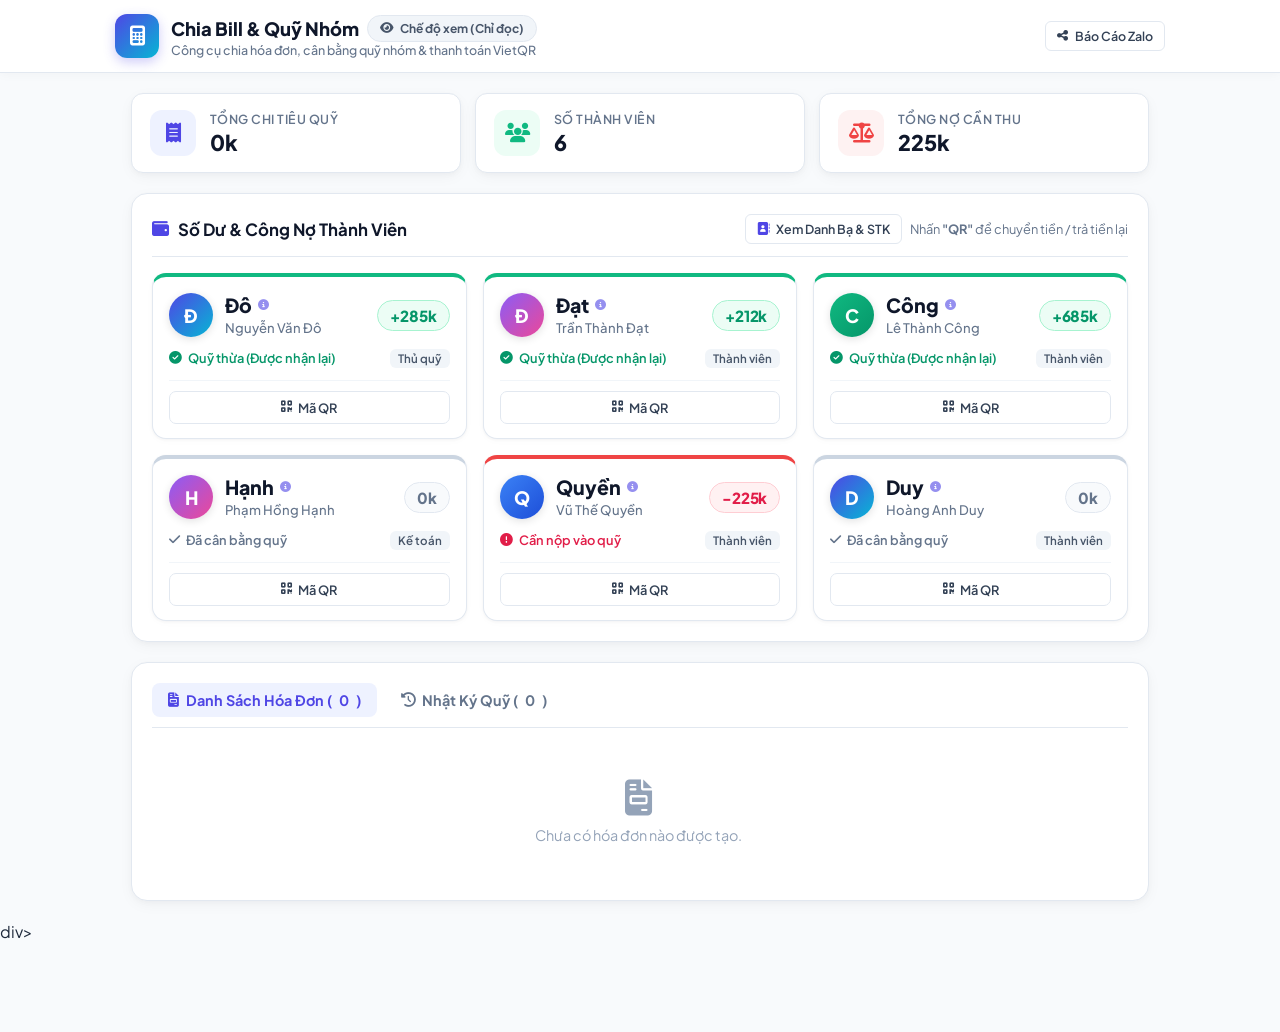
==== commit d20079ea: "fix(ui): redesign member card layout into a clean 3-tier card preventing text wrap and visual clutte" ====
--- a/apps/chia-bill/index.html
+++ b/apps/chia-bill/index.html
@@ -247,43 +247,55 @@
             gap: 9px;
         }
 
-        /* MEMBER GRID */
+        /* MEMBER GRID & PROFESSIONAL CARD REDESIGN */
         .member-grid {
             display: grid;
-            grid-template-columns: repeat(auto-fill, minmax(290px, 1fr));
-            gap: 12px;
+            grid-template-columns: repeat(auto-fill, minmax(300px, 1fr));
+            gap: 16px;
         }
         .member-card {
             background: #ffffff;
-            border: 1px solid var(--border);
-            border-radius: var(--radius-md);
-            padding: 14px 16px;
+            border: 1px solid #e2e8f0;
+            border-radius: 14px;
+            padding: 16px 16px 14px;
+            display: flex;
+            flex-direction: column;
+            justify-content: space-between;
+            gap: 10px;
+            box-shadow: 0 1px 3px rgba(15, 23, 42, 0.04), 0 2px 8px rgba(15, 23, 42, 0.02);
+            transition: all 0.2s cubic-bezier(0.16, 1, 0.3, 1);
+            position: relative;
+            overflow: hidden;
+        }
+        .member-card:hover {
+            border-color: #cbd5e1;
+            box-shadow: 0 10px 24px -4px rgba(15, 23, 42, 0.08), 0 4px 8px -2px rgba(15, 23, 42, 0.03);
+            transform: translateY(-2px);
+        }
+        .member-card.is-credit {
+            border-top: 4px solid #10b981;
+        }
+        .member-card.is-debt {
+            border-top: 4px solid #ef4444;
+        }
+        .member-card.is-zero {
+            border-top: 4px solid #cbd5e1;
+        }
+
+        /* Top Row: Avatar + Name (left) & Balance Pill (right) */
+        .member-card-header {
             display: flex;
             align-items: center;
             justify-content: space-between;
             gap: 12px;
-            transition: all 0.2s ease;
-        }
-        .member-card:hover {
-            border-color: var(--primary-border);
-            box-shadow: 0 4px 14px rgba(79, 70, 229, 0.08);
-            transform: translateY(-2px);
-        }
-        .member-card.is-debt {
-            border-left: 4px solid var(--danger);
-            background: linear-gradient(to right, #fffdfd, #ffffff);
-        }
-        .member-card.is-credit {
-            border-left: 4px solid var(--success);
-            background: linear-gradient(to right, #fcfdfc, #ffffff);
-        }
-        .member-left {
+            cursor: pointer;
+        }
+        .member-card-profile {
             display: flex;
             align-items: center;
             gap: 12px;
             min-width: 0;
             flex: 1;
-            cursor: pointer;
         }
         .member-avatar {
             width: 44px;
@@ -293,67 +305,176 @@
             align-items: center;
             justify-content: center;
             font-weight: 800;
-            font-size: 1.1rem;
+            font-size: 1.15rem;
             color: #ffffff;
             flex-shrink: 0;
-            box-shadow: 0 3px 8px rgba(0,0,0,0.12);
-            transition: transform 0.18s ease;
-        }
-        .member-left:hover .member-avatar {
-            transform: scale(1.08);
+            box-shadow: 0 2px 8px rgba(0, 0, 0, 0.12);
+            transition: transform 0.2s ease;
+        }
+        .member-card:hover .member-avatar {
+            transform: scale(1.06);
         }
         .member-meta {
             min-width: 0;
+            flex: 1;
             display: flex;
             flex-direction: column;
             gap: 2px;
         }
         .member-primary-nick {
             font-weight: 800;
-            font-size: 1.15rem;
-            color: var(--slate-900);
-            cursor: pointer;
-            display: inline-flex;
-            align-items: center;
-            gap: 5px;
-            line-height: 1.25;
-            transition: color 0.15s ease;
-            white-space: normal;
-            word-break: break-word;
-        }
-        .member-left:hover .member-primary-nick {
+            font-size: 1.22rem;
+            color: #0f172a;
+            display: flex;
+            align-items: center;
+            gap: 6px;
+            line-height: 1.2;
+            white-space: nowrap;
+            overflow: hidden;
+            text-overflow: ellipsis;
+        }
+        .member-primary-nick .nick-text {
+            white-space: nowrap;
+            overflow: hidden;
+            text-overflow: ellipsis;
+        }
+        .member-card:hover .member-primary-nick {
             color: var(--primary);
         }
         .member-primary-nick .nick-hint-icon {
             font-size: 11px;
             color: var(--primary);
             opacity: 0.6;
-            transition: opacity 0.15s ease;
-        }
-        .member-left:hover .nick-hint-icon {
+            flex-shrink: 0;
+        }
+        .member-card:hover .nick-hint-icon {
             opacity: 1;
         }
         .member-fullname-sub {
-            font-size: 0.8rem;
-            color: var(--slate-500);
+            font-size: 0.82rem;
+            color: #64748b;
             font-weight: 500;
             white-space: nowrap;
             overflow: hidden;
             text-overflow: ellipsis;
-            max-width: 140px;
-        }
-        .member-sub {
-            font-size: 0.75rem;
-            color: var(--slate-500);
-            margin-top: 1px;
-            font-weight: 500;
-        }
-        .member-right {
-            display: flex;
-            flex-direction: column;
-            align-items: flex-end;
+            line-height: 1.25;
+        }
+
+        /* Balance badge: Top right pill */
+        .balance-badge {
+            font-weight: 800;
+            font-size: 0.95rem;
+            padding: 5px 12px;
+            border-radius: 20px;
+            white-space: nowrap;
+            display: inline-flex;
+            align-items: center;
+            gap: 4px;
+            flex-shrink: 0;
+            letter-spacing: -0.01em;
+        }
+        .balance-badge.green {
+            background: #ecfdf5;
+            color: #059669;
+            border: 1px solid #a7f3d0;
+        }
+        .balance-badge.red {
+            background: #fff1f2;
+            color: #e11d48;
+            border: 1px solid #fecdd3;
+        }
+        .balance-badge.zero {
+            background: #f8fafc;
+            color: #64748b;
+            border: 1px solid #e2e8f0;
+        }
+
+        /* Middle Row: Status indicator text */
+        .member-card-body {
+            display: flex;
+            align-items: center;
+            justify-content: space-between;
+            padding: 2px 0 2px;
+            cursor: pointer;
+        }
+        .fund-status-pill {
+            display: inline-flex;
+            align-items: center;
             gap: 6px;
-            flex-shrink: 0;
+            font-size: 0.8rem;
+            font-weight: 600;
+            line-height: 1.2;
+        }
+        .fund-status-pill.green {
+            color: #059669;
+        }
+        .fund-status-pill.red {
+            color: #e11d48;
+        }
+        .fund-status-pill.zero {
+            color: #64748b;
+        }
+        .member-role-badge {
+            font-size: 0.72rem;
+            font-weight: 600;
+            padding: 2px 8px;
+            background: #f1f5f9;
+            color: #475569;
+            border-radius: 6px;
+        }
+
+        /* Bottom Row: Action Toolbar */
+        .member-card-actions {
+            display: flex;
+            align-items: center;
+            gap: 8px;
+            padding-top: 10px;
+            border-top: 1px solid #f1f5f9;
+        }
+        .member-card-actions .action-btn {
+            flex: 1;
+            height: 33px;
+            padding: 0 10px;
+            font-size: 0.8rem;
+            font-weight: 600;
+            border-radius: 7px;
+            display: inline-flex;
+            align-items: center;
+            justify-content: center;
+            gap: 6px;
+            white-space: nowrap;
+            background: #ffffff;
+            border: 1px solid #e2e8f0;
+            color: #334155;
+            transition: all 0.15s ease;
+            cursor: pointer;
+        }
+        .member-card-actions .action-btn:hover {
+            background: #f8fafc;
+            border-color: #cbd5e1;
+            color: var(--primary);
+            transform: translateY(-1px);
+        }
+        .member-card-actions .action-btn-pay {
+            background: #faf5ff;
+            border-color: #e9d5ff;
+            color: #7e22ce;
+        }
+        .member-card-actions .action-btn-pay:hover {
+            background: #f3e8ff;
+            border-color: #d8b4fe;
+            color: #6b21a8;
+        }
+        .member-card-actions .action-btn-edit {
+            flex: 0 0 34px;
+            width: 34px;
+            padding: 0;
+            color: #64748b;
+        }
+        .member-card-actions .action-btn-edit:hover {
+            color: var(--primary);
+            background: #eef2ff;
+            border-color: #c7d2fe;
         }
 
         /* PROFILE DETAIL MODAL STYLES */
@@ -520,23 +641,6 @@
         .profile-qr-img:hover {
             transform: scale(1.05);
         }
-        .balance-badge {
-            font-weight: 800;
-            font-size: 0.88rem;
-            padding: 4px 10px;
-            border-radius: 20px;
-            white-space: nowrap;
-        }
-        .balance-badge.green { background: var(--success-light); color: var(--success); border: 1px solid var(--success-border); }
-        .balance-badge.red { background: var(--danger-light); color: var(--danger); border: 1px solid var(--danger-border); }
-        .balance-badge.zero { background: var(--slate-100); color: var(--slate-500); }
-
-        .member-btn-group {
-            display: flex;
-            align-items: center;
-            gap: 6px;
-        }
-
         /* TAB CONTROLS FOR LOGS & MEALS */
         .tab-nav {
             display: flex;
@@ -1845,19 +1949,22 @@
             members.forEach(m => {
                 let badgeClass = "zero";
                 let badgeText = formatMoney(m.balance);
-                let cardClass = "";
-                let subText = "Đã cân bằng";
+                let cardClass = "is-zero";
+                let subText = "Đã cân bằng quỹ";
+                let statusIcon = "fa-check";
 
                 if (m.balance > 0) {
                     badgeClass = "green";
                     badgeText = "+" + formatMoney(m.balance);
                     cardClass = "is-credit";
                     subText = "Quỹ thừa (Được nhận lại)";
+                    statusIcon = "fa-circle-check";
                 } else if (m.balance < 0) {
                     badgeClass = "red";
                     badgeText = "-" + formatMoney(Math.abs(m.balance));
                     cardClass = "is-debt";
                     subText = "Cần nộp vào quỹ";
+                    statusIcon = "fa-circle-exclamation";
                 }
 
                 const displayNick = m.nickname || m.name || 'Thành viên';
@@ -1871,32 +1978,43 @@
                 const card = document.createElement('div');
                 card.className = `member-card ${cardClass}`;
                 card.innerHTML = `
-                    <div class="member-left" onclick="openMemberProfileModal('${m.id}')" title="Bấm xem hồ sơ đầy đủ của ${displayNick}">
-                        <div class="member-avatar" style="background: ${getAvatarColor(displayNick)}">
-                            ${displayNick.charAt(0).toUpperCase()}
+                    <!-- 1. Header: Avatar + Nickname & Balance Pill -->
+                    <div class="member-card-header" onclick="openMemberProfileModal('${m.id}')" title="Bấm xem hồ sơ đầy đủ của ${displayNick}">
+                        <div class="member-card-profile">
+                            <div class="member-avatar" style="background: ${getAvatarColor(displayNick)}">
+                                ${displayNick.charAt(0).toUpperCase()}
+                            </div>
+                            <div class="member-meta">
+                                <div class="member-primary-nick">
+                                    <span class="nick-text">${displayNick}</span>
+                                    <i class="fa-solid fa-circle-info nick-hint-icon" title="Xem hồ sơ"></i>
+                                </div>
+                                ${hasDiffFull ? `<div class="member-fullname-sub" title="${displayFull}">${displayFull}</div>` : ''}
+                            </div>
                         </div>
-                        <div class="member-meta">
-                            <div class="member-primary-nick">
-                                <span>${displayNick}</span>
-                                <i class="fa-solid fa-circle-info nick-hint-icon" title="Xem hồ sơ"></i>
-                            </div>
-                            ${hasDiffFull ? `<div class="member-fullname-sub" title="${displayFull}">${displayFull}</div>` : ''}
-                            <div class="member-sub">${subText}</div>
-                        </div>
-                    </div>
-                    <div class="member-right">
                         <span class="balance-badge ${badgeClass}">${badgeText}</span>
-                        <div class="member-btn-group">
-                            <button class="btn btn-outline btn-sm admin-edit-btn" onclick="openEditMemberModal('${m.id}')" title="Sửa thông tin thành viên" style="font-weight:600; color:var(--primary);">
-                                <i class="fa-solid fa-pen-to-square"></i> Sửa
-                            </button>
-                            <button class="btn btn-outline btn-sm" onclick="openQrModal('${m.id}')" title="${qrTitle}">
-                                <i class="fa-solid fa-qrcode"></i> QR
-                            </button>
-                            <button class="btn btn-outline btn-sm admin-only" onclick="openPayModal('${m.id}')" title="Cấn trừ / Nộp quỹ">
-                                <i class="fa-solid fa-money-bill-transfer"></i> Cấn trừ
-                            </button>
-                        </div>
+                    </div>
+
+                    <!-- 2. Status Row -->
+                    <div class="member-card-body" onclick="openMemberProfileModal('${m.id}')" title="Xem hồ sơ đầy đủ của ${displayNick}">
+                        <span class="fund-status-pill ${badgeClass}">
+                            <i class="fa-solid ${statusIcon}"></i>
+                            <span>${subText}</span>
+                        </span>
+                        ${m.note ? `<span class="member-role-badge">${m.note}</span>` : ''}
+                    </div>
+
+                    <!-- 3. Actions Toolbar -->
+                    <div class="member-card-actions">
+                        <button type="button" class="action-btn action-btn-qr" onclick="openQrModal('${m.id}')" title="${qrTitle}">
+                            <i class="fa-solid fa-qrcode"></i> <span>Mã QR</span>
+                        </button>
+                        <button type="button" class="action-btn action-btn-pay admin-only" onclick="openPayModal('${m.id}')" title="Cấn trừ / Nộp quỹ">
+                            <i class="fa-solid fa-money-bill-transfer"></i> <span>Cấn trừ</span>
+                        </button>
+                        <button type="button" class="action-btn action-btn-edit admin-edit-btn" onclick="openEditMemberModal('${m.id}')" title="Sửa thông tin thành viên">
+                            <i class="fa-solid fa-pen-to-square"></i>
+                        </button>
                     </div>
                 `;
                 container.appendChild(card);
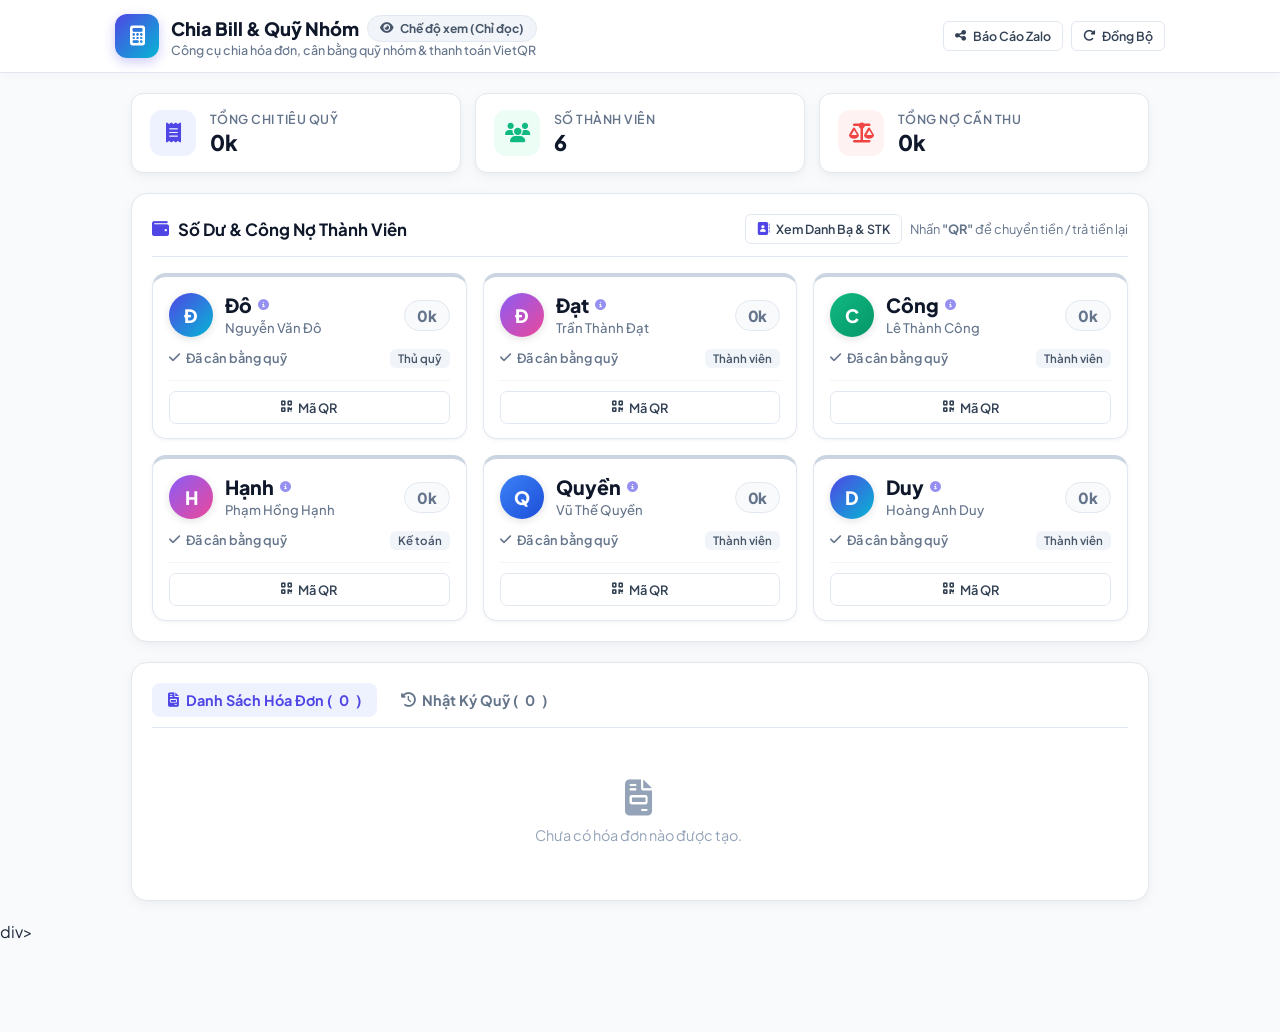
==== commit 5aefba1e: "feat: upgrade system to v2.12.0 with compact date toolbar in tien-com and enhanced master key auth" ====
--- a/apps/chia-bill/index.html
+++ b/apps/chia-bill/index.html
@@ -12,8 +12,11 @@
     <link rel="stylesheet" href="https://cdnjs.cloudflare.com/ajax/libs/font-awesome/6.4.0/css/all.min.css">
 
     <!-- Supabase Database Storage Adapter -->
-    <script src="../../assets/js/db-config.js"></script>
-    <script src="../../assets/js/db-storage.js"></script>
+    <script src="../../assets/js/db-config.js?v=v49"></script>
+    <script src="../../assets/js/db-storage.js?v=v50"></script>
+    <script src="../../assets/js/member-service.js?v=2.10.1"></script>
+    <!-- System Version Gatekeeper -->
+    <script src="../../assets/js/system-version.js?v=2.12.0"></script>
 
     <style>
         :root {
@@ -1021,12 +1024,113 @@
             color: var(--slate-300);
         }
 
+        @keyframes aiFormPulse {
+            0% { box-shadow: 0 0 0 0 rgba(2, 132, 199, 0.7); }
+            70% { box-shadow: 0 0 0 14px rgba(2, 132, 199, 0); }
+            100% { box-shadow: 0 0 0 0 rgba(2, 132, 199, 0); }
+        }
+        .ai-form-highlight {
+            animation: aiFormPulse 1.5s ease 2 !important;
+            border-color: #0284c7 !important;
+        }
+
+        /* ==========================================================================
+           MOBILE RESPONSIVE OPTIMIZATIONS (CHIA-BILL)
+           ========================================================================== */
+        .btn-text-short { display: none; }
         @media (max-width: 640px) {
-            .app-header { padding: 12px 14px; }
-            .main-container { padding: 0 12px; margin: 14px auto; }
-            .card { padding: 14px; }
-            .kpi-grid { grid-template-columns: 1fr 1fr; }
-            .kpi-value { font-size: 1.15rem; }
+            .app-header { padding: 8px 12px; }
+            .header-container { flex-direction: row; align-items: center; justify-content: space-between; gap: 8px; }
+            .brand-group { gap: 8px; }
+            .logo-box { width: 34px; height: 34px; font-size: 16px; border-radius: 8px; }
+            .brand-title { font-size: 0.95rem; }
+            .brand-desc { display: none; }
+            .admin-badge { padding: 3px 8px; font-size: 10.5px; }
+            .header-actions { width: auto; justify-content: flex-end; gap: 4px; flex-wrap: nowrap; }
+            .header-actions .btn { padding: 6px 9px; font-size: 11.5px; border-radius: 6px; }
+            .btn-text { display: none !important; }
+            .btn-text-short { display: inline !important; }
+
+            .main-container { padding: 0 10px; margin: 10px auto; gap: 12px; }
+            .card { padding: 14px 12px; border-radius: 12px; }
+            .card-header { margin-bottom: 10px; padding-bottom: 8px; gap: 6px; }
+            .card-title { font-size: 0.92rem; }
+
+            /* Compact horizontal 3-column stats */
+            .kpi-grid {
+                grid-template-columns: repeat(3, 1fr);
+                gap: 6px;
+            }
+            .kpi-card {
+                padding: 8px 6px;
+                flex-direction: column;
+                align-items: center;
+                text-align: center;
+                gap: 4px;
+                border-radius: 10px;
+            }
+            .kpi-icon {
+                width: 28px;
+                height: 28px;
+                font-size: 13px;
+                border-radius: 6px;
+            }
+            .kpi-value {
+                font-size: 0.92rem;
+                font-weight: 800;
+                white-space: nowrap;
+                overflow: hidden;
+                text-overflow: ellipsis;
+                max-width: 100%;
+                margin-top: 0;
+            }
+            .kpi-title {
+                font-size: 0.64rem;
+                font-weight: 600;
+                white-space: nowrap;
+                overflow: hidden;
+                text-overflow: ellipsis;
+                max-width: 100%;
+            }
+
+            .member-grid { grid-template-columns: 1fr; gap: 10px; }
+            .member-card { padding: 12px; }
+
+            /* Compact tabs */
+            .tab-nav {
+                overflow-x: auto;
+                flex-wrap: nowrap;
+                padding-bottom: 6px;
+                margin-bottom: 10px;
+                gap: 6px;
+                -webkit-overflow-scrolling: touch;
+            }
+            .tab-btn {
+                padding: 6px 12px;
+                font-size: 12px;
+                white-space: nowrap;
+                flex-shrink: 0;
+            }
+
+            /* Feed items */
+            .feed-item {
+                padding: 10px 12px;
+                gap: 8px;
+            }
+            .feed-icon {
+                width: 32px;
+                height: 32px;
+                font-size: 13px;
+                border-radius: 8px;
+            }
+            .feed-title { font-size: 0.85rem; }
+            .feed-sub { font-size: 0.72rem; }
+            .feed-amount { font-size: 0.88rem; }
+        }
+
+        @media (max-width: 420px) {
+            .header-actions .btn-text-short { display: none !important; }
+            .header-actions .btn { padding: 6px 10px; }
         }
     </style>
 </head>
@@ -1052,13 +1156,13 @@
 
             <div class="header-actions">
                 <button class="btn btn-outline btn-sm" onclick="exportZaloReport()" title="Sao chép báo cáo nợ để gửi nhóm Zalo/Telegram">
-                    <i class="fa-solid fa-share-nodes"></i> Báo Cáo Zalo
+                    <i class="fa-solid fa-share-nodes"></i> <span class="btn-text">Báo Cáo Zalo</span><span class="btn-text-short">Báo Cáo</span>
                 </button>
-                <button class="btn btn-primary btn-sm admin-only" onclick="openAddMealModal()">
-                    <i class="fa-solid fa-plus"></i> Tạo Bill Mới
+                <button class="btn btn-primary btn-sm admin-only" onclick="openAddMealModal()" title="Tạo bill mới">
+                    <i class="fa-solid fa-plus"></i> <span class="btn-text">Tạo Bill Mới</span><span class="btn-text-short">Tạo Bill</span>
                 </button>
-                <button class="btn btn-outline btn-sm admin-only" onclick="resetData()" title="Đặt lại dữ liệu ban đầu">
-                    <i class="fa-solid fa-rotate-right"></i>
+                <button class="btn btn-outline btn-sm" id="btnReloadChiaBill" onclick="reloadChiaBillData(this)" title="Làm mới & Đồng bộ dữ liệu tức thì từ Cloud">
+                    <i class="fa-solid fa-rotate-right"></i> <span class="btn-text">Đồng Bộ</span>
                 </button>
             </div>
         </div>
@@ -1099,8 +1203,8 @@
                     <span>Số Dư & Công Nợ Thành Viên</span>
                 </div>
                 <div style="font-size: 0.8rem; color: var(--slate-500); display:flex; align-items:center; gap:8px; flex-wrap:wrap;">
-                    <button class="btn btn-outline btn-sm" onclick="openMemberDirectoryModal()"><i class="fa-solid fa-address-book" style="color:var(--primary);"></i> Xem Danh Bạ & STK</button>
-                    <button class="btn btn-success btn-sm admin-only" onclick="openAddMemberModal()"><i class="fa-solid fa-user-plus"></i> Thêm TV</button>
+                    <button class="btn btn-outline btn-sm" onclick="openMemberDirectoryModal()" title="Mở danh bạ thông tin thành viên"><i class="fa-solid fa-address-book" style="color:var(--primary);"></i> <span class="btn-text">Xem Danh Bạ & STK</span><span class="btn-text-short">Danh Bạ</span></button>
+                    <button class="btn btn-success btn-sm admin-only" onclick="openAddMemberModal()" title="Thêm thành viên mới"><i class="fa-solid fa-user-plus"></i> <span class="btn-text">Thêm TV</span><span class="btn-text-short">Thêm</span></button>
                     <span>Nhấn <strong>"QR"</strong> để chuyển tiền / trả tiền lại</span>
                 </div>
             </div>
@@ -1308,7 +1412,10 @@
             <div class="modal-body">
                 <div style="display:flex; justify-content:space-between; align-items:center; gap:12px; margin-bottom:14px; flex-wrap:wrap;">
                     <input type="text" id="dirSearchInput" class="form-control" placeholder="🔍 Tìm theo tên, nickname, số điện thoại, ngân hàng, STK..." style="max-width:340px; font-size:13px;" oninput="filterMemberDirectory(this.value)">
-                    <button class="btn btn-success btn-sm" onclick="openAddMemberModal()"><i class="fa-solid fa-user-plus"></i> Thêm Thành Viên Mới</button>
+                    <div style="display:flex; gap:8px;">
+                        <button class="btn btn-danger btn-sm admin-only" onclick="openResetConfirmModal()" title="Khôi phục toàn bộ số dư về 0đ (Yêu cầu Master Key)"><i class="fa-solid fa-trash-can"></i> Đặt Lại Về 0đ</button>
+                        <button class="btn btn-success btn-sm" onclick="openAddMemberModal()"><i class="fa-solid fa-user-plus"></i> Thêm Thành Viên Mới</button>
+                    </div>
                 </div>
 
                 <div style="overflow-x:auto; border:1px solid var(--border); border-radius:var(--radius-md); max-height:420px; overflow-y:auto;">
@@ -1615,18 +1722,68 @@
             </div>
         </div>
     </div>
+
+    <!-- Modal Xác Nhận Reset Bằng Master Key (macOS Style) -->
+    <div class="modal-overlay" id="resetMasterKeyModal">
+        <div class="modal" style="max-width: 480px;">
+            <div class="modal-header" style="background: linear-gradient(135deg, rgba(239, 68, 68, 0.1), rgba(239, 68, 68, 0.02)); border-bottom: 1px solid rgba(239, 68, 68, 0.2);">
+                <h3 style="color: var(--danger); display: flex; align-items: center; gap: 8px;">
+                    <i class="fa-solid fa-triangle-exclamation"></i> Khôi Phục Dữ Liệu Ban Đầu
+                </h3>
+                <button class="close-btn" onclick="closeModal('resetMasterKeyModal')">&times;</button>
+            </div>
+            <div class="modal-body" style="padding: 20px;">
+                <div style="background: var(--danger-light); border: 1px solid var(--danger-border); border-radius: 10px; padding: 12px 14px; margin-bottom: 16px;">
+                    <div style="font-weight: 700; color: var(--danger); font-size: 0.9rem; margin-bottom: 4px;">
+                        ⚠️ CẢNH BÁO BẢO MẬT DỮ LIỆU
+                    </div>
+                    <div style="font-size: 0.82rem; color: #991b1b; line-height: 1.45;">
+                        Thao tác này sẽ xóa sạch <strong>toàn bộ Hóa đơn (Bills)</strong>, <strong>Nhật ký quỹ (Logs)</strong> và đưa số dư tất cả thành viên về <strong>0đ</strong> trên cả trình duyệt và Supabase Cloud.
+                    </div>
+                </div>
+
+                <div class="form-group" style="margin-bottom: 14px;">
+                    <label style="font-weight: 700; font-size: 0.85rem; color: var(--slate-700); margin-bottom: 6px; display: block;">
+                        <i class="fa-solid fa-key" style="color: var(--primary);"></i> Nhập Master Key để xác nhận:
+                    </label>
+                    <input type="password" id="resetMasterKeyInput" class="form-control" placeholder="Nhập Master Key hệ thống..." style="font-size: 0.95rem; letter-spacing: 1px;">
+                    <div id="resetMasterKeyError" style="color: var(--danger); font-size: 0.8rem; font-weight: 600; margin-top: 6px; display: none;"></div>
+                </div>
+                <div style="font-size: 0.78rem; color: var(--slate-500);">
+                    * Master Key là khóa bảo mật cao nhất của Quản trị viên Hong Cong Tech.
+                </div>
+            </div>
+            <div class="modal-footer" style="display: flex; justify-content: flex-end; gap: 10px; padding: 14px 20px; background: var(--slate-50); border-top: 1px solid var(--border);">
+                <button type="button" class="btn btn-outline" onclick="closeModal('resetMasterKeyModal')">Hủy Bỏ</button>
+                <button type="button" class="btn btn-danger" id="btnSubmitResetMasterKey" onclick="submitResetWithMasterKey()" style="font-weight: 700;">
+                    <i class="fa-solid fa-trash-can"></i> Xác Nhận Khôi Phục Về 0đ
+                </button>
+            </div>
+        </div>
+    </div>
     <script>
-        // Default initial data
+        // Default initial data (Toàn bộ số dư ban đầu luôn là 0đ)
         const defaultMembers = [
-            { id: 1, name: "Đô", fullName: "Nguyễn Văn Đô", nickname: "Đô", balance: 285000, dob: "1994-05-10", phone: "0987111222", bankId: "MB", accountNo: "0987111222", accountName: "NGUYEN VAN DO", note: "Thủ quỹ" },
-            { id: 2, name: "Đạt", fullName: "Trần Thành Đạt", nickname: "Đạt", balance: 212000, dob: "1996-09-18", phone: "0976222333", bankId: "VCB", accountNo: "1023456789", accountName: "TRAN THANH DAT", note: "Thành viên" },
-            { id: 3, name: "Công", fullName: "Lê Thành Công", nickname: "Công", balance: 685000, dob: "1993-12-05", phone: "0965333444", bankId: "TCB", accountNo: "1903334445", accountName: "LE THANH CONG", note: "Thành viên" },
+            { id: 1, name: "Đô", fullName: "Nguyễn Văn Đô", nickname: "Đô", balance: 0, dob: "1994-05-10", phone: "0987111222", bankId: "MB", accountNo: "0987111222", accountName: "NGUYEN VAN DO", note: "Thủ quỹ" },
+            { id: 2, name: "Đạt", fullName: "Trần Thành Đạt", nickname: "Đạt", balance: 0, dob: "1996-09-18", phone: "0976222333", bankId: "VCB", accountNo: "1023456789", accountName: "TRAN THANH DAT", note: "Thành viên" },
+            { id: 3, name: "Công", fullName: "Lê Thành Công", nickname: "Công", balance: 0, dob: "1993-12-05", phone: "0965333444", bankId: "TCB", accountNo: "1903334445", accountName: "LE THANH CONG", note: "Thành viên" },
             { id: 4, name: "Hạnh", fullName: "Phạm Hồng Hạnh", nickname: "Hạnh", balance: 0, dob: "1998-03-22", phone: "0944555666", bankId: "ACB", accountNo: "246813579", accountName: "PHAM HONG HANH", note: "Kế toán" },
-            { id: 5, name: "Quyền", fullName: "Vũ Thế Quyền", nickname: "Quyền", balance: -225000, dob: "1995-07-14", phone: "0933777888", bankId: "VPB", accountNo: "9876543210", accountName: "VU THE QUYEN", note: "Thành viên" },
+            { id: 5, name: "Quyền", fullName: "Vũ Thế Quyền", nickname: "Quyền", balance: 0, dob: "1995-07-14", phone: "0933777888", bankId: "VPB", accountNo: "9876543210", accountName: "VU THE QUYEN", note: "Thành viên" },
             { id: 6, name: "Duy", fullName: "Hoàng Anh Duy", nickname: "Duy", balance: 0, dob: "1997-11-28", phone: "0912888999", bankId: "BIDV", accountNo: "5678901234", accountName: "HOANG ANH DUY", note: "Thành viên" }
         ];
 
         let members = JSON.parse(localStorage.getItem('nhau_members')) || defaultMembers;
+        let meals = JSON.parse(localStorage.getItem('nhau_meals')) || [];
+        let moneyLogs = JSON.parse(localStorage.getItem('nhau_money_logs')) || [];
+
+        // Khử số dư mẫu giả lập nếu không có hóa đơn nào
+        const DUMMY_SUM = 285000 + 212000 + 685000;
+        const currentSum = members.reduce((sum, m) => sum + (m.balance > 0 ? m.balance : 0), 0);
+        if (meals.length === 0 && currentSum === DUMMY_SUM) {
+            members = members.map(m => ({ ...m, balance: 0 }));
+            localStorage.setItem('nhau_members', JSON.stringify(members));
+        }
+
         members = members.map(m => ({
             id: m.id,
             name: m.nickname || m.name || m.fullName || '',
@@ -1640,8 +1797,6 @@
             accountName: m.accountName || '',
             note: m.note || ''
         }));
-        let meals = JSON.parse(localStorage.getItem('nhau_meals')) || [];
-        let moneyLogs = JSON.parse(localStorage.getItem('nhau_money_logs')) || [];
 
         // Tab state: 'bills' | 'logs'
         let currentFeedTab = 'bills';
@@ -1653,6 +1808,14 @@
             localStorage.setItem('nhau_members', JSON.stringify(members));
             localStorage.setItem('nhau_meals', JSON.stringify(meals));
             localStorage.setItem('nhau_money_logs', JSON.stringify(moneyLogs));
+            try {
+                new BroadcastChannel('chia_bill_sync').postMessage({ type: 'CHIA_BILL_UPDATED' });
+            } catch(e) {}
+            try {
+                if (window.parent && window.parent !== window) {
+                    window.parent.postMessage({ type: 'CHIA_BILL_UPDATED' }, '*');
+                }
+            } catch(e) {}
         }
 
         // =========================================================================
@@ -1800,44 +1963,221 @@
                 }
             };
 
-            const memberChannel = new BroadcastChannel('system_member_sync');
-            memberChannel.onmessage = (event) => {
-                if (event.data && (event.data.type === 'MEMBERS_UPDATED' || event.data.type === 'SYNC_ALL_MEMBERS' || event.data.type === 'MEMBERS_SYNCED')) {
-                    const syncedList = event.data.nhauMembers || event.data.billMembers;
+            let isSyncingDirectory = false;
+            function syncWithGlobalDirectory(explicitGlobalList = null) {
+                if (isSyncingDirectory) return false;
+                isSyncingDirectory = true;
+                try {
+                    let globalList = explicitGlobalList;
+                    if (!globalList) {
+                        try {
+                            const raw = localStorage.getItem('sys_global_members');
+                            if (raw) globalList = JSON.parse(raw);
+                        } catch(e) {}
+                    }
+                    if (!Array.isArray(globalList) || globalList.length === 0) return false;
+
+                    let delBlacklist = [];
+                    try {
+                        const rawDel = localStorage.getItem('sys_deleted_members');
+                        if (rawDel) delBlacklist = JSON.parse(rawDel) || [];
+                    } catch(e) {}
+
+                    if (Array.isArray(delBlacklist) && delBlacklist.length > 0) {
+                        members = members.filter(m => {
+                            const sId = String(m.id || '');
+                            const mNick = (m.nickname || m.name || '').trim().toLowerCase();
+                            const mName = (m.name || '').trim().toLowerCase();
+                            return !delBlacklist.some(d => {
+                                const dId = String(d.id || '');
+                                const dNick = (d.nickname || d.name || '').trim().toLowerCase();
+                                const dName = (d.name || '').trim().toLowerCase();
+                                return (dId && sId && dId === sId) || 
+                                       (dNick && mNick && dNick === mNick) || 
+                                       (dName && mName && dName === mName);
+                            });
+                        });
+                    }
+
+                    let hasDiff = false;
+                    members = members.map(m => {
+                        const strId = String(m.id);
+                        const gm = globalList.find(g => 
+                            String(g.id) === strId || 
+                            (g.nickname && m.nickname && g.nickname.trim().toLowerCase() === m.nickname.trim().toLowerCase()) ||
+                            (g.fullName && m.fullName && g.fullName.trim().toLowerCase() === m.fullName.trim().toLowerCase()) ||
+                            (g.name && m.name && g.name.trim().toLowerCase() === m.name.trim().toLowerCase()) ||
+                            (g.phone && m.phone && g.phone.trim() === m.phone.trim())
+                        );
+                        if (!gm) return m;
+
+                        const newNick = gm.nickname || gm.name || gm.fullName || m.nickname || m.name;
+                        const newFull = gm.fullName || gm.name || m.fullName || m.name;
+                        const newBankId = gm.bankId || gm.bank_id || m.bankId || '';
+                        const newAccNo = gm.accountNo || gm.account_no || m.accountNo || '';
+                        const newAccName = (gm.accountName || gm.account_name || m.accountName || '').toUpperCase();
+                        const newDob = gm.dob || m.dob || '';
+                        const newPhone = gm.phone || m.phone || '';
+                        const newNote = (gm.note !== undefined && gm.note !== null) ? gm.note : (m.note || '');
+
+                        const isChanged = (
+                            m.name !== newNick ||
+                            m.nickname !== newNick ||
+                            m.fullName !== newFull ||
+                            (m.dob || '') !== newDob ||
+                            (m.phone || '') !== newPhone ||
+                            (m.bankId || '') !== newBankId ||
+                            (m.accountNo || '') !== newAccNo ||
+                            (m.accountName || '').toUpperCase() !== newAccName ||
+                            (m.note || '') !== newNote
+                        );
+
+                        if (isChanged) {
+                            hasDiff = true;
+                            return {
+                                ...m,
+                                id: (gm.id !== undefined && gm.id !== null) ? gm.id : m.id,
+                                name: newNick,
+                                nickname: newNick,
+                                fullName: newFull,
+                                dob: newDob,
+                                phone: newPhone,
+                                bankId: newBankId,
+                                accountNo: newAccNo,
+                                accountName: newAccName,
+                                note: newNote
+                            };
+                        }
+                        return m;
+                    });
+
+                    if (hasDiff) {
+                        saveData();
+                        render();
+                        if (document.getElementById('memberDirectoryModal')?.classList.contains('active')) {
+                            renderMemberDirectory();
+                        }
+                        if (document.getElementById('manageMemberList')) {
+                            renderManageMemberList();
+                        }
+                    }
+                    return hasDiff;
+                } finally {
+                    isSyncingDirectory = false;
+                }
+            }
+
+            function handleMemberSyncPayload(data) {
+                if (!data) return;
+                if (data.type === 'MEMBERS_UPDATED' || data.type === 'SYNC_ALL_MEMBERS' || data.type === 'MEMBERS_SYNCED' || data.type === 'GLOBAL_MEMBERS_CHANGED') {
+                    const syncedList = data.nhauMembers || data.billMembers;
                     if (syncedList && Array.isArray(syncedList)) {
                         members = syncedList;
-                    } else if (event.data.globalMembers && Array.isArray(event.data.globalMembers)) {
-                        members = event.data.globalMembers.map(gm => {
-                            const existing = members.find(m => String(m.id) === String(gm.id));
-                            return {
-                                id: gm.id,
-                                name: gm.nickname || gm.name || gm.fullName || '',
-                                fullName: gm.fullName || gm.name || '',
-                                nickname: gm.nickname || gm.name || '',
-                                balance: existing ? existing.balance : 0,
-                                dob: gm.dob || '',
-                                phone: gm.phone || '',
-                                bankId: gm.bankId || '',
-                                accountNo: gm.accountNo || '',
-                                accountName: gm.accountName || '',
-                                note: gm.note || ''
-                            };
-                        });
+                        render();
                     }
-                    render();
-                    if (document.getElementById('memberDirectoryModal')?.classList.contains('active')) {
-                        renderMemberDirectory();
+                    const globalList = data.globalMembers || data.members;
+                    if (globalList && Array.isArray(globalList)) {
+                        syncWithGlobalDirectory(globalList);
+                    } else {
+                        syncWithGlobalDirectory();
                     }
+                }
+            }
+
+            const memberChannel = new BroadcastChannel('system_member_sync');
+            memberChannel.onmessage = (event) => handleMemberSyncPayload(event.data);
+
+            const legacySyncChannel = new BroadcastChannel('members_sync');
+            legacySyncChannel.onmessage = (event) => handleMemberSyncPayload(event.data);
+
+            window.addEventListener('message', (event) => {
+                if (event.data) handleMemberSyncPayload(event.data);
+            });
+        } catch (e) {}
+
+        try {
+            const chiaBillChannel = new BroadcastChannel('chia_bill_sync');
+            chiaBillChannel.onmessage = (event) => {
+                if (event.data && (event.data.type === 'CHIA_BILL_UPDATED' || event.data.type === 'RELOAD_CHIA_BILL' || event.data.type === 'NHAU_DATA_UPDATED')) {
+                    reloadChiaBillData();
                 }
             };
         } catch (e) {}
 
+        async function reloadChiaBillData(btnEl) {
+            let icon = null;
+            if (btnEl) {
+                icon = btnEl.querySelector('i');
+                if (icon) icon.classList.add('fa-spin');
+            }
+            try {
+                // 1. Thử kéo dữ liệu mới nhất từ Supabase Cloud REST
+                if (window.dbStorage && typeof window.dbStorage.syncFromSupabaseRest === 'function') {
+                    const cfg = (typeof window.getSupabaseConfig === 'function') ? window.getSupabaseConfig() : null;
+                    if (cfg && cfg.url && cfg.anonKey) {
+                        await window.dbStorage.syncFromSupabaseRest(cfg.url, cfg.anonKey);
+                    }
+                }
+
+                // 2. Nạp lại từ localStorage
+                const storedMem = localStorage.getItem('nhau_members');
+                if (storedMem) {
+                    members = JSON.parse(storedMem);
+                    members = members.map(m => ({
+                        id: m.id,
+                        name: m.nickname || m.name || m.fullName || '',
+                        fullName: m.fullName || m.name || '',
+                        nickname: m.nickname || m.name || '',
+                        balance: typeof m.balance === 'number' ? m.balance : 0,
+                        dob: m.dob || '',
+                        phone: m.phone || '',
+                        bankId: m.bankId || '',
+                        accountNo: m.accountNo || '',
+                        accountName: m.accountName || '',
+                        note: m.note || ''
+                    }));
+                }
+                const storedMeals = localStorage.getItem('nhau_meals');
+                if (storedMeals) meals = JSON.parse(storedMeals);
+                else meals = [];
+                const storedLogs = localStorage.getItem('nhau_money_logs');
+                if (storedLogs) moneyLogs = JSON.parse(storedLogs);
+                else moneyLogs = [];
+
+                render();
+                if (document.getElementById('memberDirectoryModal')?.classList.contains('active')) {
+                    renderMemberDirectory();
+                }
+                if (document.getElementById('manageMemberList')) {
+                    renderManageMemberList();
+                }
+
+                if (btnEl && typeof window.showToast === 'function') {
+                    window.showToast('✅ Đã đồng bộ & làm mới dữ liệu Chia Bill từ Cloud thành công!');
+                }
+            } catch(e) {
+                console.error('[Chia Bill] Lỗi tải lại dữ liệu:', e);
+                if (btnEl && typeof window.showToast === 'function') {
+                    window.showToast('⚠️ Lỗi khi đồng bộ dữ liệu: ' + e.message);
+                }
+            } finally {
+                if (icon) {
+                    setTimeout(() => icon.classList.remove('fa-spin'), 600);
+                }
+            }
+        }
+
         window.addEventListener('message', (event) => {
-            if (event.data && event.data.type === 'ADMIN_STATUS_CHANGED') {
+            if (!event.data) return;
+            if (event.data.type === 'ADMIN_STATUS_CHANGED') {
                 isAdmin = !!event.data.isAdmin;
                 updateAdminUI();
-            } else if (event.data && event.data.type === 'ADMIN_EDIT_MODE_CHANGED') {
+            } else if (event.data.type === 'ADMIN_EDIT_MODE_CHANGED') {
                 document.body.classList.toggle('admin-edit-mode', !!event.data.adminEditMode);
+            } else if (event.data.type === 'CHIA_BILL_UPDATED' || event.data.type === 'RELOAD_CHIA_BILL' || event.data.type === 'NHAU_DATA_UPDATED' || event.data.type === 'APP_DATA_UPDATED') {
+                reloadChiaBillData();
+            } else if (event.data.type === 'AI_FILL_BILL_FORM') {
+                handleAiFillBillForm(event.data.payload);
             }
         });
 
@@ -2221,6 +2561,100 @@
 
             updateMealCalculation();
             openModal('mealModal');
+        }
+
+        function handleAiFillBillForm(payload) {
+            if (!payload) return;
+            openAddMealModal();
+
+            if (payload.title || payload.name) {
+                const nameEl = document.getElementById('mealName');
+                if (nameEl) nameEl.value = payload.title || payload.name;
+            }
+
+            if (payload.date) {
+                const dateEl = document.getElementById('mealDate');
+                if (dateEl) dateEl.value = payload.date;
+            }
+
+            // Danh sách các khoản chi (sub-expenses)
+            const expenseContainer = document.getElementById('expenseListContainer');
+            if (expenseContainer) {
+                expenseContainer.innerHTML = '';
+                const items = Array.isArray(payload.expenseItems) ? payload.expenseItems : 
+                             (Array.isArray(payload.items) ? payload.items : null);
+
+                if (items && items.length > 0) {
+                    items.forEach(it => {
+                        const itTitle = it.title || it.name || 'Khoản chi';
+                        const itAmt = parseFloat(it.amount || it.cost || 0);
+                        addExpenseRow(itTitle, itAmt > 0 ? (itAmt / 1000) : '');
+                    });
+                } else if (payload.totalCost || payload.amount) {
+                    const totalAmt = parseFloat(payload.totalCost || payload.amount || 0);
+                    addExpenseRow(payload.title || 'Tổng chi phí', totalAmt > 0 ? (totalAmt / 1000) : '');
+                } else {
+                    addExpenseRow();
+                }
+            }
+
+            // Danh sách người tham gia & người trả trước
+            const participants = Array.isArray(payload.participants) ? payload.participants : null;
+            const payerId = payload.payerId;
+            const payerName = payload.payerName ? payload.payerName.toLowerCase().trim() : '';
+
+            // Tính tổng tiền chi tiêu theo k
+            let totalBillK = 0;
+            const amtInputs = document.querySelectorAll('#expenseListContainer .expense-amount');
+            amtInputs.forEach(inp => {
+                totalBillK += (parseFloat(inp.value) || 0);
+            });
+
+            const rows = document.querySelectorAll('#mealMembersTable .meal-member-row');
+            rows.forEach(row => {
+                const chk = row.querySelector('.meal-check');
+                const paidInput = row.querySelector('.meal-paid');
+                if (!chk || !paidInput) return;
+
+                const memId = chk.value;
+                const m = members.find(mem => String(mem.id) === String(memId));
+                if (!m) return;
+
+                // Kiểm tra người tham gia
+                if (participants && participants.length > 0) {
+                    const isPart = participants.some(p => {
+                        if (typeof p === 'object' && p !== null) {
+                            return String(p.id) === String(m.id) || (p.name && (m.name === p.name || m.nickname === p.name));
+                        }
+                        const pStr = String(p).toLowerCase().trim();
+                        return String(m.id) === pStr || (m.name && m.name.toLowerCase().trim() === pStr) || (m.nickname && m.nickname.toLowerCase().trim() === pStr);
+                    });
+                    chk.checked = isPart;
+                }
+
+                // Kiểm tra người trả tiền
+                let isPayer = false;
+                if (payerId && String(m.id) === String(payerId)) isPayer = true;
+                if (!isPayer && payerName) {
+                    isPayer = (m.name && m.name.toLowerCase().trim() === payerName) ||
+                              (m.nickname && m.nickname.toLowerCase().trim() === payerName) ||
+                              (m.fullName && m.fullName.toLowerCase().trim() === payerName);
+                }
+
+                if (isPayer && totalBillK > 0) {
+                    paidInput.value = totalBillK;
+                } else if (!isPayer) {
+                    paidInput.value = '';
+                }
+            });
+
+            updateMealCalculation();
+
+            const modalBox = document.querySelector('#mealModal .modal') || document.getElementById('mealModal');
+            if (modalBox) {
+                modalBox.classList.add('ai-form-highlight');
+                setTimeout(() => modalBox.classList.remove('ai-form-highlight'), 3500);
+            }
         }
 
         function openEditMealModal(mealId) {
@@ -3610,20 +4044,37 @@
 
         function removeMember(id) {
             if (!checkAdminPermission()) return;
-            const member = members.find(m => String(m.id) === String(id));
+            const strId = String(id);
+            const member = members.find(m => String(m.id) === strId || m.name === id || m.nickname === id);
             if (!member) return;
 
-            if (confirm(`Bạn có chắc muốn xóa thành viên "${member.fullName || member.name}" khỏi danh sách?`)) {
-                members = members.filter(m => String(m.id) !== String(id));
+            const memberName = member.fullName || member.name || member.nickname;
+            if (confirm(`Bạn có chắc muốn xóa thành viên "${memberName}" khỏi danh sách tham gia Chia Bill?\n(Lưu ý: Thao tác này chỉ gỡ khỏi Chia Bill, không xóa trong Danh Bạ hệ thống)`)) {
+                // 1. Chỉ gỡ khỏi danh sách tham gia của Chia Bill (nhau_members)
+                members = members.filter(m => String(m.id) !== strId && m.name !== member.name && m.nickname !== member.nickname);
                 saveData();
+
+                // 2. Đồng bộ lên dbStorage để lưu nhau_members lên Cloud
+                try {
+                    const db = window.dbStorage || (window.top && window.top.dbStorage) || (window.parent && window.parent.dbStorage);
+                    if (db && typeof db.setItem === 'function') {
+                        db.setItem('nhau_members', JSON.stringify(members));
+                    }
+                } catch(e) {}
+
                 render();
                 renderManageMemberList();
                 if (document.getElementById('memberDirectoryModal')?.classList.contains('active')) {
                     renderMemberDirectory();
                 }
+
+                // 3. Phát thông báo đồng bộ liên ứng dụng (chỉ cập nhật nhauMembers)
                 try {
                     const bc = new BroadcastChannel('system_member_sync');
-                    bc.postMessage({ type: 'MEMBERS_UPDATED', nhauMembers: members });
+                    bc.postMessage({
+                        type: 'MEMBERS_UPDATED',
+                        nhauMembers: members
+                    });
                 } catch(e) {}
             }
         }
@@ -3699,16 +4150,103 @@
             openModal('logDetailModal');
         }
 
+        // =========================================================================
+        // KHÔI PHỤC DỮ LIỆU BAN ĐẦU (RESET BẢO MẬT BẮT BUỘC MASTER KEY)
+        // =========================================================================
+        function openResetConfirmModal() {
+            if (!checkAdminPermission()) return;
+            const input = document.getElementById('resetMasterKeyInput');
+            const err = document.getElementById('resetMasterKeyError');
+            if (input) input.value = '';
+            if (err) { err.textContent = ''; err.style.display = 'none'; }
+            openModal('resetMasterKeyModal');
+            if (input) setTimeout(() => input.focus(), 200);
+        }
+
+        async function submitResetWithMasterKey() {
+            if (!checkAdminPermission()) return;
+            const input = document.getElementById('resetMasterKeyInput');
+            const err = document.getElementById('resetMasterKeyError');
+            const btn = document.getElementById('btnSubmitResetMasterKey');
+            const key = (input ? input.value : '').trim();
+
+            if (!key) {
+                if (err) {
+                    err.textContent = 'Vui lòng nhập Master Key cứu hộ!';
+                    err.style.display = 'block';
+                }
+                return;
+            }
+
+            if (btn) {
+                btn.innerHTML = '<i class="fa-solid fa-spinner fa-spin"></i> Đang xác thực...';
+                btn.disabled = true;
+            }
+
+            let isAuthorized = false;
+            if (window.systemVersion && typeof window.systemVersion.verifyMasterKey === 'function') {
+                isAuthorized = await window.systemVersion.verifyMasterKey(key);
+            } else if (typeof verifyMasterKey === 'function') {
+                isAuthorized = await verifyMasterKey(key);
+            } else {
+                const storedMaster = localStorage.getItem('sys_master_key_hash') || '5feceb66ffc86f38d952786c6d696c79c2dbc239dd4e91b46729d73a27fb57e9';
+                const hashed = await hashPassword(key);
+                if (hashed === storedMaster) isAuthorized = true;
+                try {
+                    const encoder = new TextEncoder();
+                    const legacyBuf = await crypto.subtle.digest('SHA-256', encoder.encode(key));
+                    const legacyHash = Array.from(new Uint8Array(legacyBuf)).map(b => b.toString(16).padStart(2, '0')).join('');
+                    if (legacyHash === storedMaster) isAuthorized = true;
+                } catch(e) {}
+            }
+
+            if (!isAuthorized) {
+                if (btn) {
+                    btn.innerHTML = '<i class="fa-solid fa-trash-can"></i> Xác Nhận Khôi Phục Về 0đ';
+                    btn.disabled = false;
+                }
+                if (err) {
+                    err.textContent = '❌ Master Key không chính xác! Thao tác đã bị từ chối để bảo vệ an toàn dữ liệu.';
+                    err.style.display = 'block';
+                }
+                return;
+            }
+
+            // Master Key hợp lệ -> Khôi phục dữ liệu ban đầu sạch sẽ (toàn bộ số dư về 0đ)
+            members = defaultMembers.map(m => ({ ...m, balance: 0 }));
+            meals = [];
+            moneyLogs = [];
+            currentLogPage = 1;
+
+            saveData();
+
+            // Đồng bộ trực tiếp lên dbStorage / Supabase
+            try {
+                if (window.dbStorage) {
+                    window.dbStorage.setItem('nhau_members', JSON.stringify(members));
+                    window.dbStorage.setItem('nhau_meals', JSON.stringify(meals));
+                    window.dbStorage.setItem('nhau_money_logs', JSON.stringify(moneyLogs));
+                }
+            } catch(e) {}
+
+            render();
+            closeModal('resetMasterKeyModal');
+
+            if (btn) {
+                btn.innerHTML = '<i class="fa-solid fa-trash-can"></i> Xác Nhận Khôi Phục Về 0đ';
+                btn.disabled = false;
+            }
+
+            if (typeof window.showToast === 'function') {
+                window.showToast('✅ Đã xác thực Master Key: Dữ liệu Chia Bill đã được khôi phục về 0đ an toàn!');
+            } else {
+                alert('Đã khôi phục dữ liệu Chia Bill về 0đ thành công!');
+            }
+        }
+
+        // Tương thích ngược: nếu hàm cũ resetData được gọi ở đâu thì chuyển sang mở modal nhập Master Key
         function resetData() {
-            if (!checkAdminPermission()) return;
-            if (confirm("Khôi phục toàn bộ dữ liệu ban đầu? Mọi hóa đơn và nhật ký sẽ bị xóa vĩnh viễn.")) {
-                members = JSON.parse(JSON.stringify(defaultMembers));
-                meals = [];
-                moneyLogs = [];
-                currentLogPage = 1;
-                saveData();
-                render();
-            }
+            openResetConfirmModal();
         }
 
         // =========================================================================
